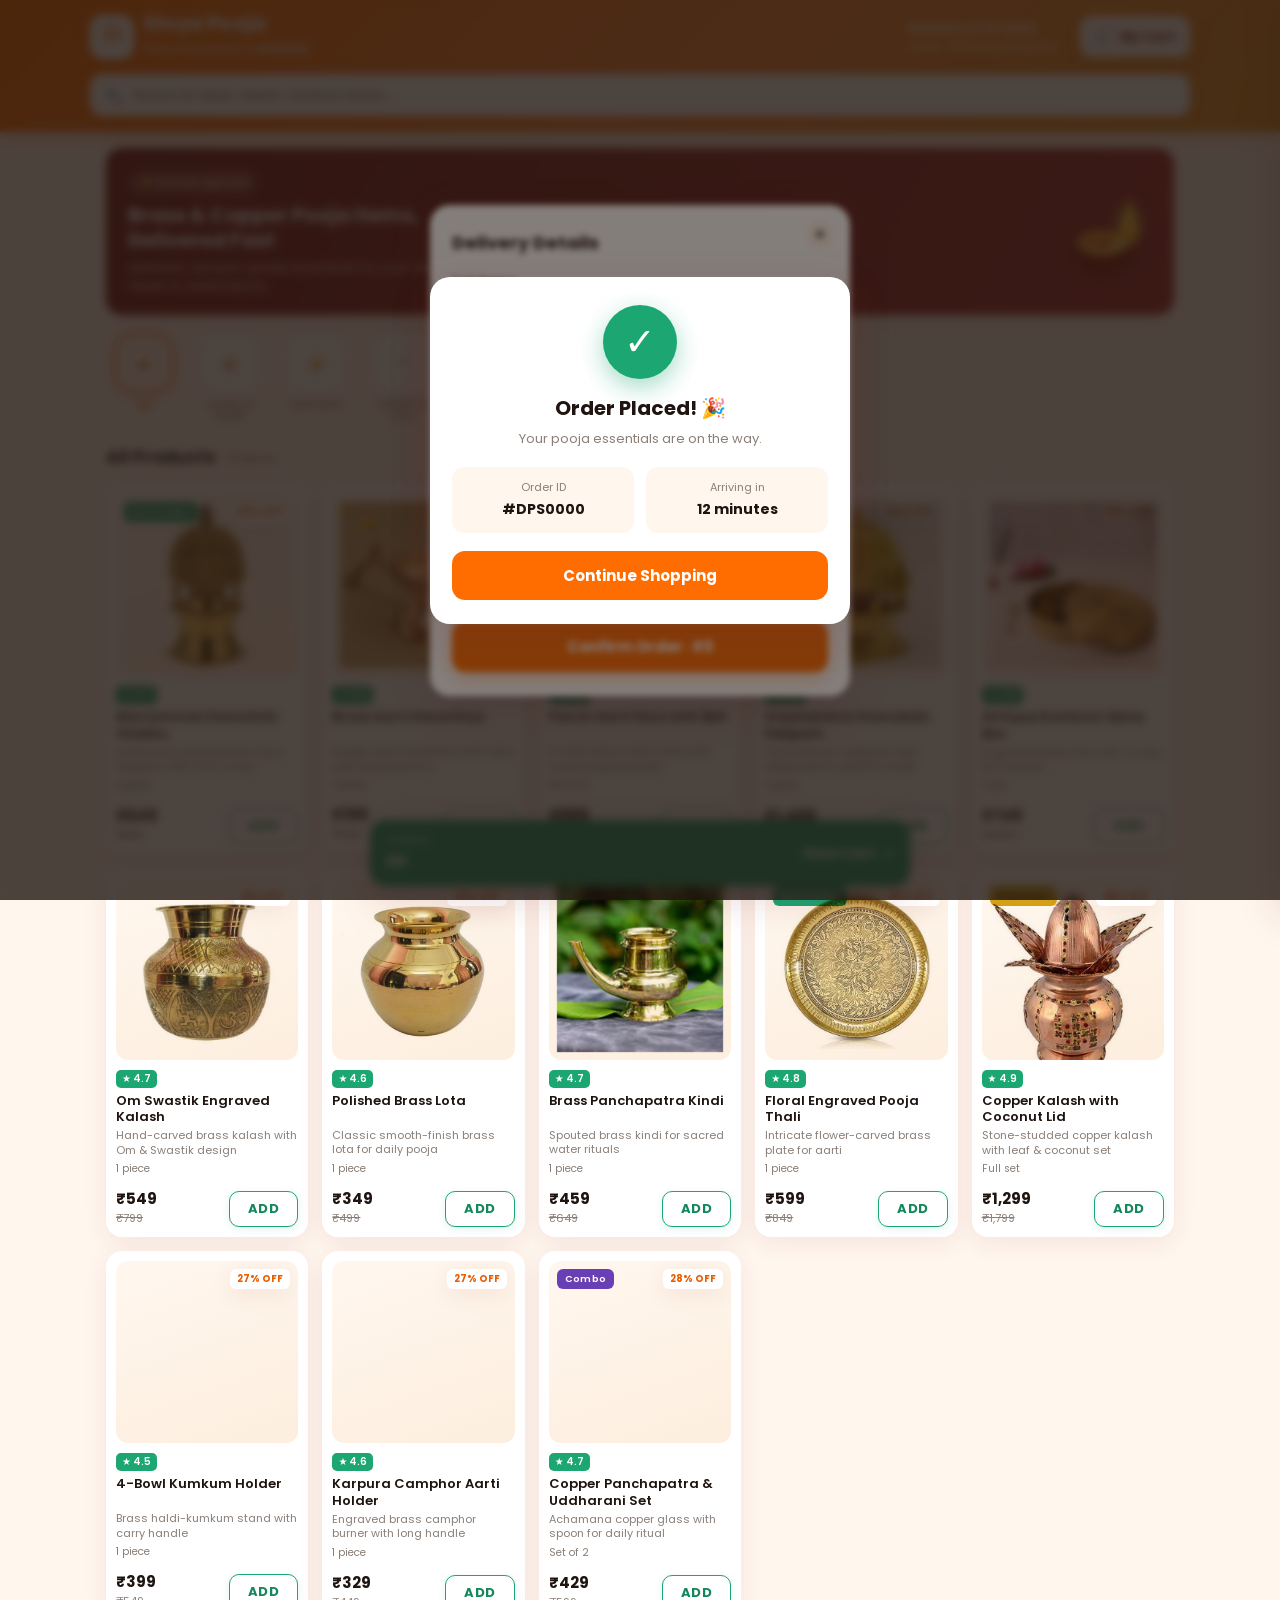
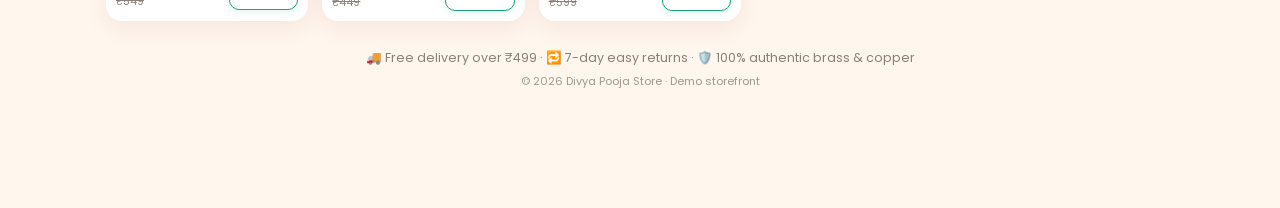
==== index.html @ 96b6bfed "Add Zepto-style pooja store demo storefront Build a dependency-free quick-commerce frontend for a po" ====
<!DOCTYPE html>
<html lang="en">
<head>
  <meta charset="UTF-8" />
  <meta name="viewport" content="width=device-width, initial-scale=1.0" />
  <title>Divya Pooja Store · Pooja Essentials in Minutes</title>
  <meta name="description" content="Order authentic brass & copper pooja items delivered to your door in minutes." />
  <link rel="preconnect" href="https://fonts.googleapis.com" />
  <link rel="preconnect" href="https://fonts.gstatic.com" crossorigin />
  <link href="https://fonts.googleapis.com/css2?family=Poppins:wght@400;500;600;700;800&family=Tiro+Devanagari+Sanskrit&display=swap" rel="stylesheet" />
  <link rel="stylesheet" href="css/styles.css" />
</head>
<body>
  <!-- ===== Header ===== -->
  <header class="header">
    <div class="header-top">
      <div class="brand">
        <div class="brand-logo">ॐ</div>
        <div class="brand-text">
          <h1>Divya Pooja</h1>
          <span>Pooja essentials in <b>minutes</b></span>
        </div>
      </div>

      <button class="location" id="locationBtn">
        <div class="location-inner">
          <span class="delivery-time">Delivery in 12 mins</span>
          <span class="location-addr">Home · MG Road, Bengaluru ▾</span>
        </div>
      </button>

      <button class="cart-pill" id="headerCartBtn">
        <span class="cart-ico">🛒</span>
        <span id="headerCartLabel">My Cart</span>
      </button>
    </div>

    <div class="search-wrap">
      <span class="search-ico">🔍</span>
      <input type="text" id="searchInput" placeholder="Search for diyas, kalash, kumkum boxes…" autocomplete="off" />
    </div>
  </header>

  <!-- ===== Hero banner ===== -->
  <section class="hero">
    <div class="hero-card">
      <div class="hero-copy">
        <span class="hero-badge">✨ Festive Special</span>
        <h2>Brass & Copper Pooja Items, Delivered Fast</h2>
        <p>Authentic, temple-grade essentials for your daily rituals & celebrations.</p>
      </div>
      <div class="hero-art">🪔</div>
    </div>
  </section>

  <!-- ===== Categories ===== -->
  <nav class="categories" id="categoryBar"></nav>

  <!-- ===== Product grid ===== -->
  <main class="catalog">
    <div class="catalog-head">
      <h3 id="catalogTitle">All Products</h3>
      <span id="catalogCount" class="catalog-count"></span>
    </div>
    <div class="product-grid" id="productGrid"></div>
    <div class="empty-state" id="emptyState" hidden>
      <div class="empty-emoji">🔍</div>
      <p>No products found. Try another search.</p>
    </div>
  </main>

  <footer class="site-footer">
    <p>🚚 Free delivery over ₹499 · 🔁 7-day easy returns · 🛡️ 100% authentic brass &amp; copper</p>
    <small>© <span id="year"></span> Divya Pooja Store · Demo storefront</small>
  </footer>

  <!-- ===== Sticky cart bar ===== -->
  <div class="cart-bar" id="cartBar" hidden>
    <div class="cart-bar-info">
      <span id="cartBarCount">0 items</span>
      <strong id="cartBarTotal">₹0</strong>
    </div>
    <button class="cart-bar-btn" id="cartBarBtn">
      View Cart <span class="arrow">→</span>
    </button>
  </div>

  <!-- ===== Cart drawer ===== -->
  <div class="overlay" id="overlay" hidden></div>
  <aside class="drawer" id="cartDrawer" aria-hidden="true">
    <div class="drawer-head">
      <h3>🛒 Your Cart</h3>
      <button class="close-btn" id="closeCart">✕</button>
    </div>

    <div class="delivery-note">
      <span class="dn-ico">🚚</span>
      <div>
        <b>Delivery in 12 minutes</b>
        <small>Shipment of your pooja essentials</small>
      </div>
    </div>

    <div class="drawer-body" id="cartItems"></div>

    <div class="bill" id="billSection">
      <h4>Bill Details</h4>
      <div class="bill-row"><span>Item total</span><span id="billItems">₹0</span></div>
      <div class="bill-row"><span>Delivery fee</span><span id="billDelivery">₹25</span></div>
      <div class="bill-row discount"><span>Festive discount</span><span id="billDiscount">– ₹0</span></div>
      <div class="bill-row total"><span>To Pay</span><span id="billTotal">₹0</span></div>
    </div>

    <div class="drawer-foot">
      <button class="checkout-btn" id="checkoutBtn">
        <span id="checkoutTotal">₹0</span>
        <span>Place Order <span class="arrow">→</span></span>
      </button>
    </div>

    <div class="empty-cart" id="emptyCart">
      <div class="empty-emoji">🛒</div>
      <p>Your cart is empty</p>
      <small>Add pooja essentials to get started</small>
    </div>
  </aside>

  <!-- ===== Checkout modal ===== -->
  <div class="modal-overlay" id="checkoutOverlay" hidden>
    <div class="checkout-modal" id="checkoutModal">
      <button class="close-btn modal-close" id="closeCheckout">✕</button>
      <h3>Delivery Details</h3>
      <form id="checkoutForm" class="checkout-form">
        <label>Full Name
          <input type="text" name="name" required placeholder="e.g. Lakshmi Narayan" />
        </label>
        <label>Phone Number
          <input type="tel" name="phone" required pattern="[0-9]{10}" placeholder="10-digit mobile" />
        </label>
        <label>Delivery Address
          <textarea name="address" required rows="2" placeholder="Flat / House no, Street, Landmark"></textarea>
        </label>
        <div class="pay-options">
          <span class="pay-label">Payment</span>
          <label class="pay-opt"><input type="radio" name="pay" value="UPI" checked /> UPI</label>
          <label class="pay-opt"><input type="radio" name="pay" value="Card" /> Card</label>
          <label class="pay-opt"><input type="radio" name="pay" value="COD" /> Cash on Delivery</label>
        </div>
        <button type="submit" class="confirm-btn" id="confirmBtn">
          Confirm Order · <span id="confirmTotal">₹0</span>
        </button>
      </form>
    </div>
  </div>

  <!-- ===== Order success modal ===== -->
  <div class="modal-overlay" id="successOverlay" hidden>
    <div class="success-modal">
      <div class="success-check">✓</div>
      <h3>Order Placed! 🎉</h3>
      <p>Your pooja essentials are on the way.</p>
      <div class="success-meta">
        <div><span>Order ID</span><b id="orderId">#DPS0000</b></div>
        <div><span>Arriving in</span><b>12 minutes</b></div>
      </div>
      <button class="done-btn" id="doneBtn">Continue Shopping</button>
    </div>
  </div>

  <!-- ===== Toast ===== -->
  <div class="toast" id="toast" hidden></div>

  <script src="js/products.js"></script>
  <script src="js/app.js"></script>
</body>
</html>
---- css/styles.css ----
/* ===== Divya Pooja Store · Zepto-style storefront ===== */
:root {
  --saffron: #ff6d00;
  --saffron-dark: #e85d00;
  --maroon: #7a1f1f;
  --gold: #d4a017;
  --bg: #fff6ee;
  --card: #ffffff;
  --ink: #1f1410;
  --muted: #8a7f78;
  --line: #f0e3d8;
  --green: #1ba672;
  --green-dark: #15875c;
  --shadow: 0 6px 24px rgba(122, 31, 31, 0.08);
  --shadow-lg: 0 12px 40px rgba(122, 31, 31, 0.18);
  --radius: 16px;
}

* { margin: 0; padding: 0; box-sizing: border-box; }

body {
  font-family: "Poppins", system-ui, sans-serif;
  background: var(--bg);
  color: var(--ink);
  padding-bottom: 90px;
  -webkit-font-smoothing: antialiased;
}

img { display: block; max-width: 100%; }
button { font-family: inherit; cursor: pointer; border: none; background: none; }

/* ===== Header ===== */
.header {
  position: sticky;
  top: 0;
  z-index: 40;
  background: linear-gradient(135deg, var(--saffron) 0%, #ff8a3d 55%, var(--gold) 130%);
  padding: 14px 16px 16px;
  box-shadow: 0 4px 18px rgba(232, 93, 0, 0.25);
}
.header-top {
  display: flex;
  align-items: center;
  gap: 12px;
  max-width: 1100px;
  margin: 0 auto;
}
.brand { display: flex; align-items: center; gap: 10px; }
.brand-logo {
  width: 44px; height: 44px;
  display: grid; place-items: center;
  background: #fff;
  color: var(--saffron);
  border-radius: 13px;
  font-size: 26px;
  font-family: "Tiro Devanagari Sanskrit", serif;
  box-shadow: var(--shadow);
}
.brand-text h1 { color: #fff; font-size: 19px; font-weight: 800; line-height: 1.1; letter-spacing: .2px; }
.brand-text span { color: #fff; font-size: 11.5px; opacity: .95; }
.brand-text b { font-weight: 700; }

.location { margin-left: auto; text-align: left; color: #fff; }
.location-inner { display: flex; flex-direction: column; }
.delivery-time { font-size: 13px; font-weight: 700; }
.location-addr { font-size: 11px; opacity: .92; max-width: 160px; overflow: hidden; text-overflow: ellipsis; white-space: nowrap; }

.cart-pill {
  display: flex; align-items: center; gap: 7px;
  background: rgba(255,255,255,.95);
  color: var(--maroon);
  font-weight: 700; font-size: 13px;
  padding: 9px 14px; border-radius: 12px;
  box-shadow: var(--shadow);
}
.cart-pill .cart-ico { font-size: 15px; }

.search-wrap {
  position: relative;
  max-width: 1100px;
  margin: 14px auto 0;
}
.search-wrap .search-ico {
  position: absolute; left: 14px; top: 50%; transform: translateY(-50%); font-size: 15px;
}
#searchInput {
  width: 100%;
  padding: 13px 16px 13px 42px;
  border-radius: 13px;
  border: none;
  font-size: 14px;
  outline: none;
  box-shadow: var(--shadow);
}

/* ===== Hero ===== */
.hero { max-width: 1100px; margin: 16px auto 0; padding: 0 16px; }
.hero-card {
  display: flex; align-items: center; justify-content: space-between;
  background: linear-gradient(120deg, var(--maroon), #a83232);
  border-radius: var(--radius);
  padding: 20px 22px;
  overflow: hidden;
  position: relative;
  box-shadow: var(--shadow);
}
.hero-badge {
  display: inline-block;
  background: rgba(255,255,255,.16);
  color: #ffd9a8;
  font-size: 11px; font-weight: 600;
  padding: 4px 10px; border-radius: 20px;
  margin-bottom: 8px;
}
.hero-copy h2 { color: #fff; font-size: 20px; font-weight: 700; line-height: 1.25; max-width: 360px; }
.hero-copy p { color: #ffe7d2; font-size: 12.5px; margin-top: 6px; max-width: 340px; }
.hero-art { font-size: 64px; filter: drop-shadow(0 6px 12px rgba(0,0,0,.3)); animation: float 3s ease-in-out infinite; }
@keyframes float { 0%,100% { transform: translateY(0); } 50% { transform: translateY(-8px); } }

/* ===== Categories ===== */
.categories {
  display: flex; gap: 10px;
  overflow-x: auto;
  padding: 18px 16px 4px;
  max-width: 1100px; margin: 0 auto;
  scrollbar-width: none;
}
.categories::-webkit-scrollbar { display: none; }
.cat-chip {
  flex: 0 0 auto;
  display: flex; flex-direction: column; align-items: center; gap: 6px;
  width: 76px;
}
.cat-icon {
  width: 60px; height: 60px;
  display: grid; place-items: center;
  background: var(--card);
  border-radius: 18px;
  font-size: 27px;
  box-shadow: var(--shadow);
  border: 2px solid transparent;
  transition: .2s;
}
.cat-chip.active .cat-icon { border-color: var(--saffron); background: #fff1e6; }
.cat-chip span { font-size: 10.5px; text-align: center; color: var(--muted); font-weight: 500; line-height: 1.2; }
.cat-chip.active span { color: var(--saffron-dark); font-weight: 600; }

/* ===== Catalog ===== */
.catalog { max-width: 1100px; margin: 8px auto 0; padding: 8px 16px 0; }
.catalog-head { display: flex; align-items: baseline; gap: 10px; margin-bottom: 14px; }
.catalog-head h3 { font-size: 17px; font-weight: 700; }
.catalog-count { font-size: 12.5px; color: var(--muted); }

.product-grid {
  display: grid;
  grid-template-columns: repeat(auto-fill, minmax(160px, 1fr));
  gap: 14px;
}

/* ===== Product card ===== */
.card {
  background: var(--card);
  border-radius: var(--radius);
  padding: 10px;
  box-shadow: var(--shadow);
  display: flex; flex-direction: column;
  position: relative;
  transition: transform .18s ease, box-shadow .18s ease;
}
.card:hover { transform: translateY(-4px); box-shadow: var(--shadow-lg); }
.card-img-wrap {
  position: relative;
  background: linear-gradient(160deg, #fff7ef, #fdeede);
  border-radius: 12px;
  aspect-ratio: 1 / 1;
  display: grid; place-items: center;
  overflow: hidden;
  margin-bottom: 10px;
}
.card-img-wrap img { width: 100%; height: 100%; object-fit: contain; padding: 8px; mix-blend-mode: multiply; }
.card-tag {
  position: absolute; top: 8px; left: 8px;
  background: var(--maroon);
  color: #fff; font-size: 9.5px; font-weight: 600;
  padding: 3px 8px; border-radius: 6px;
  letter-spacing: .3px;
}
.card-tag.Combo { background: #6a3fb5; }
.card-tag.Premium { background: var(--gold); color: #4a3500; }
.card-tag.Bestseller { background: var(--green); }
.off-badge {
  position: absolute; top: 8px; right: 8px;
  background: #fff; color: var(--saffron-dark);
  font-size: 9.5px; font-weight: 700;
  padding: 3px 7px; border-radius: 6px;
  box-shadow: var(--shadow);
}

.card-rating {
  display: inline-flex; align-items: center; gap: 3px;
  background: var(--green); color: #fff;
  font-size: 10px; font-weight: 600;
  padding: 1px 6px; border-radius: 5px;
  width: fit-content; margin-bottom: 5px;
}
.card-name { font-size: 13px; font-weight: 600; line-height: 1.25; min-height: 32px; }
.card-desc { font-size: 11px; color: var(--muted); margin-top: 3px; line-height: 1.3; min-height: 28px; }
.card-unit { font-size: 10.5px; color: var(--muted); margin-top: 4px; }

.card-foot { display: flex; align-items: flex-end; justify-content: space-between; margin-top: 10px; gap: 8px; }
.price-block { display: flex; flex-direction: column; }
.price-now { font-size: 15px; font-weight: 700; }
.price-mrp { font-size: 11px; color: var(--muted); text-decoration: line-through; }

/* Add button + stepper */
.add-btn {
  background: #fff;
  color: var(--green-dark);
  border: 1.5px solid var(--green);
  font-weight: 700; font-size: 13px;
  padding: 7px 18px; border-radius: 10px;
  text-transform: uppercase; letter-spacing: .5px;
  transition: .15s;
  box-shadow: 0 2px 8px rgba(27,166,114,.12);
}
.add-btn:hover { background: #f0fbf6; }
.add-btn:active { transform: scale(.94); }

.stepper {
  display: flex; align-items: center;
  background: var(--green);
  border-radius: 10px;
  overflow: hidden;
  box-shadow: 0 2px 8px rgba(27,166,114,.25);
}
.stepper button {
  color: #fff; font-size: 17px; font-weight: 700;
  width: 30px; height: 33px;
  display: grid; place-items: center;
  transition: background .12s;
}
.stepper button:active { background: var(--green-dark); }
.stepper .qty { color: #fff; font-size: 13px; font-weight: 700; min-width: 20px; text-align: center; }

/* ===== Empty states ===== */
.empty-state, .empty-cart { text-align: center; padding: 50px 20px; color: var(--muted); }
.empty-emoji { font-size: 46px; margin-bottom: 12px; }
.empty-cart { display: none; }

/* ===== Footer ===== */
.site-footer { text-align: center; padding: 28px 16px; color: var(--muted); }
.site-footer p { font-size: 12.5px; }
.site-footer small { font-size: 11px; display: block; margin-top: 6px; opacity: .8; }

/* ===== Sticky cart bar ===== */
.cart-bar {
  position: fixed; left: 50%; transform: translateX(-50%);
  bottom: 14px; z-index: 45;
  width: min(92%, 540px);
  background: var(--green);
  border-radius: 15px;
  display: flex; align-items: center; justify-content: space-between;
  padding: 12px 16px;
  box-shadow: var(--shadow-lg);
  animation: slideUp .3s ease;
}
@keyframes slideUp { from { transform: translate(-50%, 30px); opacity: 0; } to { transform: translate(-50%, 0); opacity: 1; } }
.cart-bar-info { display: flex; flex-direction: column; color: #fff; }
.cart-bar-info span { font-size: 11.5px; opacity: .9; }
.cart-bar-info strong { font-size: 16px; }
.cart-bar-btn { display: flex; align-items: center; gap: 6px; color: #fff; font-weight: 700; font-size: 14px; }
.arrow { transition: transform .2s; }
.cart-bar-btn:hover .arrow { transform: translateX(4px); }

/* ===== Overlay & Drawer ===== */
.overlay {
  position: fixed; inset: 0; z-index: 50;
  background: rgba(31, 20, 16, .5);
  backdrop-filter: blur(2px);
  animation: fade .2s ease;
}
@keyframes fade { from { opacity: 0; } to { opacity: 1; } }

.drawer {
  position: fixed; top: 0; right: 0; z-index: 60;
  height: 100%; width: min(420px, 100%);
  background: var(--bg);
  display: flex; flex-direction: column;
  transform: translateX(100%);
  transition: transform .32s cubic-bezier(.4,0,.2,1);
  box-shadow: var(--shadow-lg);
}
.drawer.open { transform: translateX(0); }
.drawer-head {
  display: flex; align-items: center; justify-content: space-between;
  padding: 18px 18px 14px;
  background: var(--card);
  border-bottom: 1px solid var(--line);
}
.drawer-head h3 { font-size: 17px; font-weight: 700; }
.close-btn {
  font-size: 16px; color: var(--ink);
  width: 32px; height: 32px; border-radius: 50%;
  display: grid; place-items: center;
  background: var(--bg);
}
.close-btn:hover { background: var(--line); }

.delivery-note {
  display: flex; align-items: center; gap: 12px;
  margin: 14px 16px 0;
  background: linear-gradient(110deg, #fff3e8, #ffe9d6);
  border-radius: 12px; padding: 12px 14px;
}
.dn-ico { font-size: 22px; }
.delivery-note b { font-size: 13px; }
.delivery-note small { font-size: 11px; color: var(--muted); display: block; }

.drawer-body { flex: 1; overflow-y: auto; padding: 14px 16px; }

.cart-item {
  display: flex; gap: 12px; align-items: center;
  background: var(--card);
  border-radius: 12px; padding: 10px;
  margin-bottom: 10px;
  box-shadow: var(--shadow);
}
.cart-item-img {
  width: 56px; height: 56px; flex: 0 0 56px;
  background: #fff7ef; border-radius: 10px;
  display: grid; place-items: center; overflow: hidden;
}
.cart-item-img img { width: 100%; height: 100%; object-fit: contain; padding: 5px; mix-blend-mode: multiply; }
.cart-item-info { flex: 1; min-width: 0; }
.cart-item-info h5 { font-size: 12.5px; font-weight: 600; line-height: 1.2; }
.cart-item-info .ci-unit { font-size: 10.5px; color: var(--muted); }
.cart-item-info .ci-price { font-size: 13px; font-weight: 700; margin-top: 3px; }
.cart-item .stepper { transform: scale(.92); }

.bill {
  margin: 4px 16px 0;
  background: var(--card);
  border-radius: 12px;
  padding: 14px 16px;
  box-shadow: var(--shadow);
}
.bill h4 { font-size: 13px; margin-bottom: 10px; }
.bill-row { display: flex; justify-content: space-between; font-size: 12.5px; color: var(--muted); margin-bottom: 7px; }
.bill-row.discount { color: var(--green-dark); }
.bill-row.total { color: var(--ink); font-weight: 700; font-size: 14.5px; border-top: 1px dashed var(--line); padding-top: 9px; margin-top: 3px; }

.drawer-foot { padding: 14px 16px calc(14px + env(safe-area-inset-bottom)); }
.checkout-btn {
  width: 100%;
  background: var(--green);
  color: #fff;
  display: flex; align-items: center; justify-content: space-between;
  padding: 14px 18px; border-radius: 13px;
  font-weight: 700; font-size: 15px;
  box-shadow: 0 6px 18px rgba(27,166,114,.35);
  transition: .15s;
}
.checkout-btn:hover { background: var(--green-dark); }
.checkout-btn:active { transform: scale(.98); }

.empty-cart.show { display: block; margin: auto; }

/* ===== Modals ===== */
.modal-overlay {
  position: fixed; inset: 0; z-index: 70;
  background: rgba(31,20,16,.55);
  backdrop-filter: blur(3px);
  display: grid; place-items: center;
  padding: 20px;
  animation: fade .2s ease;
}
.checkout-modal, .success-modal {
  background: var(--card);
  border-radius: 20px;
  width: min(420px, 100%);
  padding: 24px 22px;
  position: relative;
  box-shadow: var(--shadow-lg);
  animation: pop .28s cubic-bezier(.34,1.56,.64,1);
}
@keyframes pop { from { transform: scale(.85); opacity: 0; } to { transform: scale(1); opacity: 1; } }
.modal-close { position: absolute; top: 14px; right: 14px; }
.checkout-modal h3 { font-size: 18px; margin-bottom: 16px; }

.checkout-form { display: flex; flex-direction: column; gap: 13px; }
.checkout-form label { font-size: 12px; font-weight: 600; color: var(--muted); display: flex; flex-direction: column; gap: 5px; }
.checkout-form input, .checkout-form textarea {
  font-family: inherit; font-size: 14px; color: var(--ink);
  padding: 11px 13px; border: 1.5px solid var(--line); border-radius: 11px;
  outline: none; transition: border .15s; resize: none;
}
.checkout-form input:focus, .checkout-form textarea:focus { border-color: var(--saffron); }

.pay-options { display: flex; flex-wrap: wrap; align-items: center; gap: 10px; margin-top: 2px; }
.pay-label { font-size: 12px; font-weight: 600; color: var(--muted); width: 100%; }
.pay-opt { display: flex; align-items: center; gap: 5px; font-size: 13px; font-weight: 500; color: var(--ink); }
.pay-opt input { accent-color: var(--saffron); }

.confirm-btn {
  margin-top: 6px;
  background: var(--saffron); color: #fff;
  padding: 14px; border-radius: 13px;
  font-weight: 700; font-size: 15px;
  box-shadow: 0 6px 18px rgba(255,109,0,.35);
  transition: .15s;
}
.confirm-btn:hover { background: var(--saffron-dark); }
.confirm-btn:active { transform: scale(.98); }

/* Success */
.success-modal { text-align: center; }
.success-check {
  width: 74px; height: 74px; margin: 4px auto 14px;
  background: var(--green); color: #fff;
  border-radius: 50%; display: grid; place-items: center;
  font-size: 38px; font-weight: 700;
  animation: pop .4s cubic-bezier(.34,1.56,.64,1);
  box-shadow: 0 8px 24px rgba(27,166,114,.4);
}
.success-modal h3 { font-size: 20px; }
.success-modal p { color: var(--muted); font-size: 13px; margin-top: 6px; }
.success-meta {
  display: flex; gap: 12px; margin: 18px 0;
}
.success-meta div {
  flex: 1; background: var(--bg); border-radius: 12px; padding: 12px;
}
.success-meta span { font-size: 11px; color: var(--muted); display: block; }
.success-meta b { font-size: 14px; }
.done-btn {
  width: 100%; background: var(--saffron); color: #fff;
  padding: 13px; border-radius: 13px; font-weight: 700; font-size: 15px;
}
.done-btn:hover { background: var(--saffron-dark); }

/* ===== Toast ===== */
.toast {
  position: fixed; bottom: 90px; left: 50%; transform: translateX(-50%);
  background: var(--ink); color: #fff;
  padding: 11px 20px; border-radius: 30px;
  font-size: 13px; font-weight: 500; z-index: 80;
  box-shadow: var(--shadow-lg);
  animation: toastIn .25s ease;
}
@keyframes toastIn { from { transform: translate(-50%, 20px); opacity: 0; } to { transform: translate(-50%, 0); opacity: 1; } }

/* ===== Responsive ===== */
@media (max-width: 600px) {
  .brand-text span { display: none; }
  .hero-copy h2 { font-size: 17px; }
  .hero-art { font-size: 48px; }
  .product-grid { grid-template-columns: repeat(2, 1fr); gap: 11px; }
  .location-addr { max-width: 110px; }
  .cart-pill span:not(.cart-ico) { display: none; }
}
@media (min-width: 900px) {
  .product-grid { grid-template-columns: repeat(auto-fill, minmax(190px, 1fr)); }
}
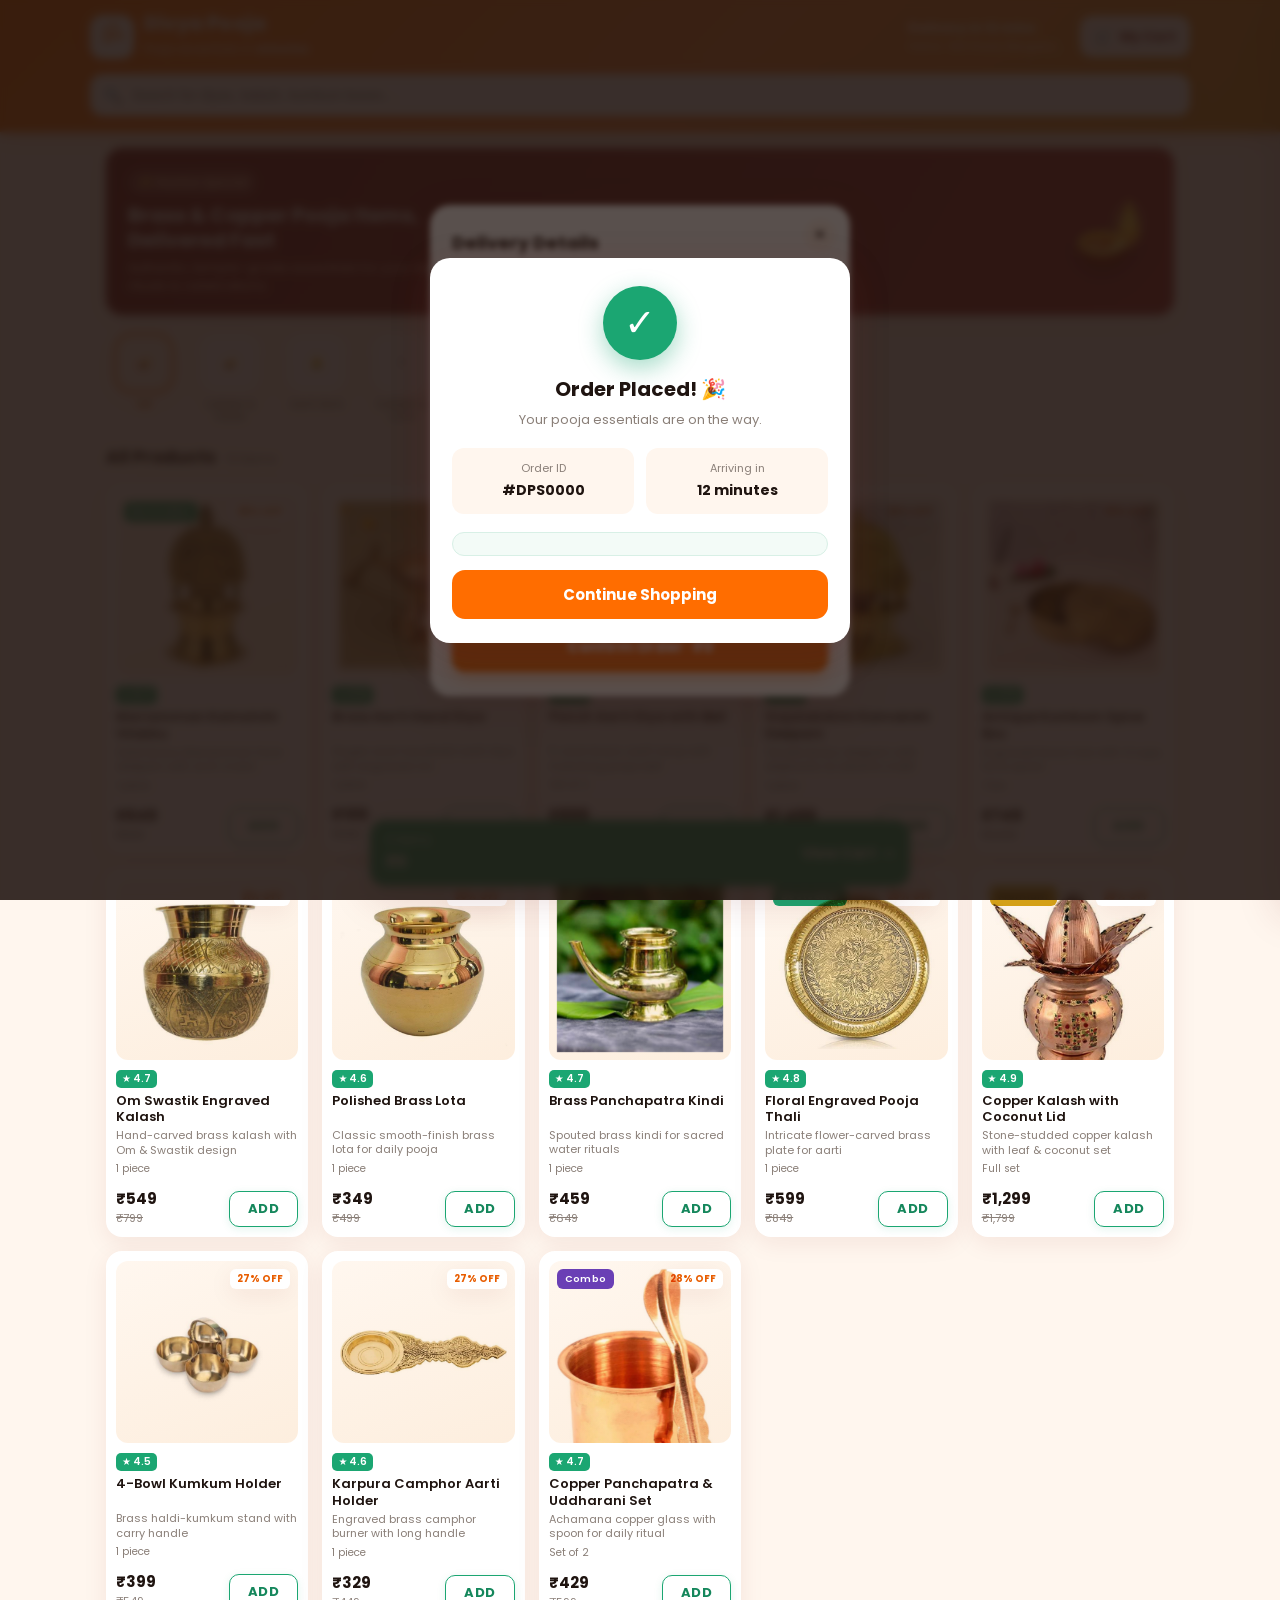
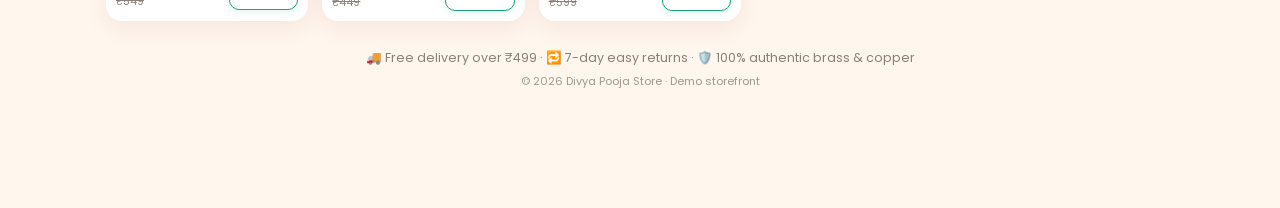
==== commit 4c05ff4e: "Fix overlapping modals and stale-cache build on deployed demo - Force success modal above checkout (" ====
--- a/index.html
+++ b/index.html
@@ -8,7 +8,7 @@
   <link rel="preconnect" href="https://fonts.googleapis.com" />
   <link rel="preconnect" href="https://fonts.gstatic.com" crossorigin />
   <link href="https://fonts.googleapis.com/css2?family=Poppins:wght@400;500;600;700;800&family=Tiro+Devanagari+Sanskrit&display=swap" rel="stylesheet" />
-  <link rel="stylesheet" href="css/styles.css" />
+  <link rel="stylesheet" href="css/styles.css?v=2" />
 </head>
 <body>
   <!-- ===== Header ===== -->
@@ -163,6 +163,7 @@
         <div><span>Order ID</span><b id="orderId">#DPS0000</b></div>
         <div><span>Arriving in</span><b>12 minutes</b></div>
       </div>
+      <div class="success-summary" id="successSummary"></div>
       <button class="done-btn" id="doneBtn">Continue Shopping</button>
     </div>
   </div>
@@ -170,7 +171,7 @@
   <!-- ===== Toast ===== -->
   <div class="toast" id="toast" hidden></div>
 
-  <script src="js/products.js"></script>
-  <script src="js/app.js"></script>
+  <script src="js/products.js?v=2"></script>
+  <script src="js/app.js?v=2"></script>
 </body>
 </html>
--- a/css/styles.css
+++ b/css/styles.css
@@ -374,6 +374,8 @@
   padding: 20px;
   animation: fade .2s ease;
 }
+/* Success must always sit above the checkout layer and fully cover it. */
+#successOverlay { z-index: 90; background: rgba(31,20,16,.74); }
 .checkout-modal, .success-modal {
   background: var(--card);
   border-radius: 20px;
@@ -432,6 +434,14 @@
 }
 .success-meta span { font-size: 11px; color: var(--muted); display: block; }
 .success-meta b { font-size: 14px; }
+.success-summary {
+  display: flex; align-items: center; justify-content: space-between;
+  background: #f3fbf7; border: 1px solid #d8f0e6;
+  border-radius: 12px; padding: 11px 14px; margin-bottom: 14px;
+}
+.success-summary span { font-size: 12.5px; color: var(--muted); }
+.success-summary strong { font-size: 15px; color: var(--green-dark); }
+
 .done-btn {
   width: 100%; background: var(--saffron); color: #fff;
   padding: 13px; border-radius: 13px; font-weight: 700; font-size: 15px;
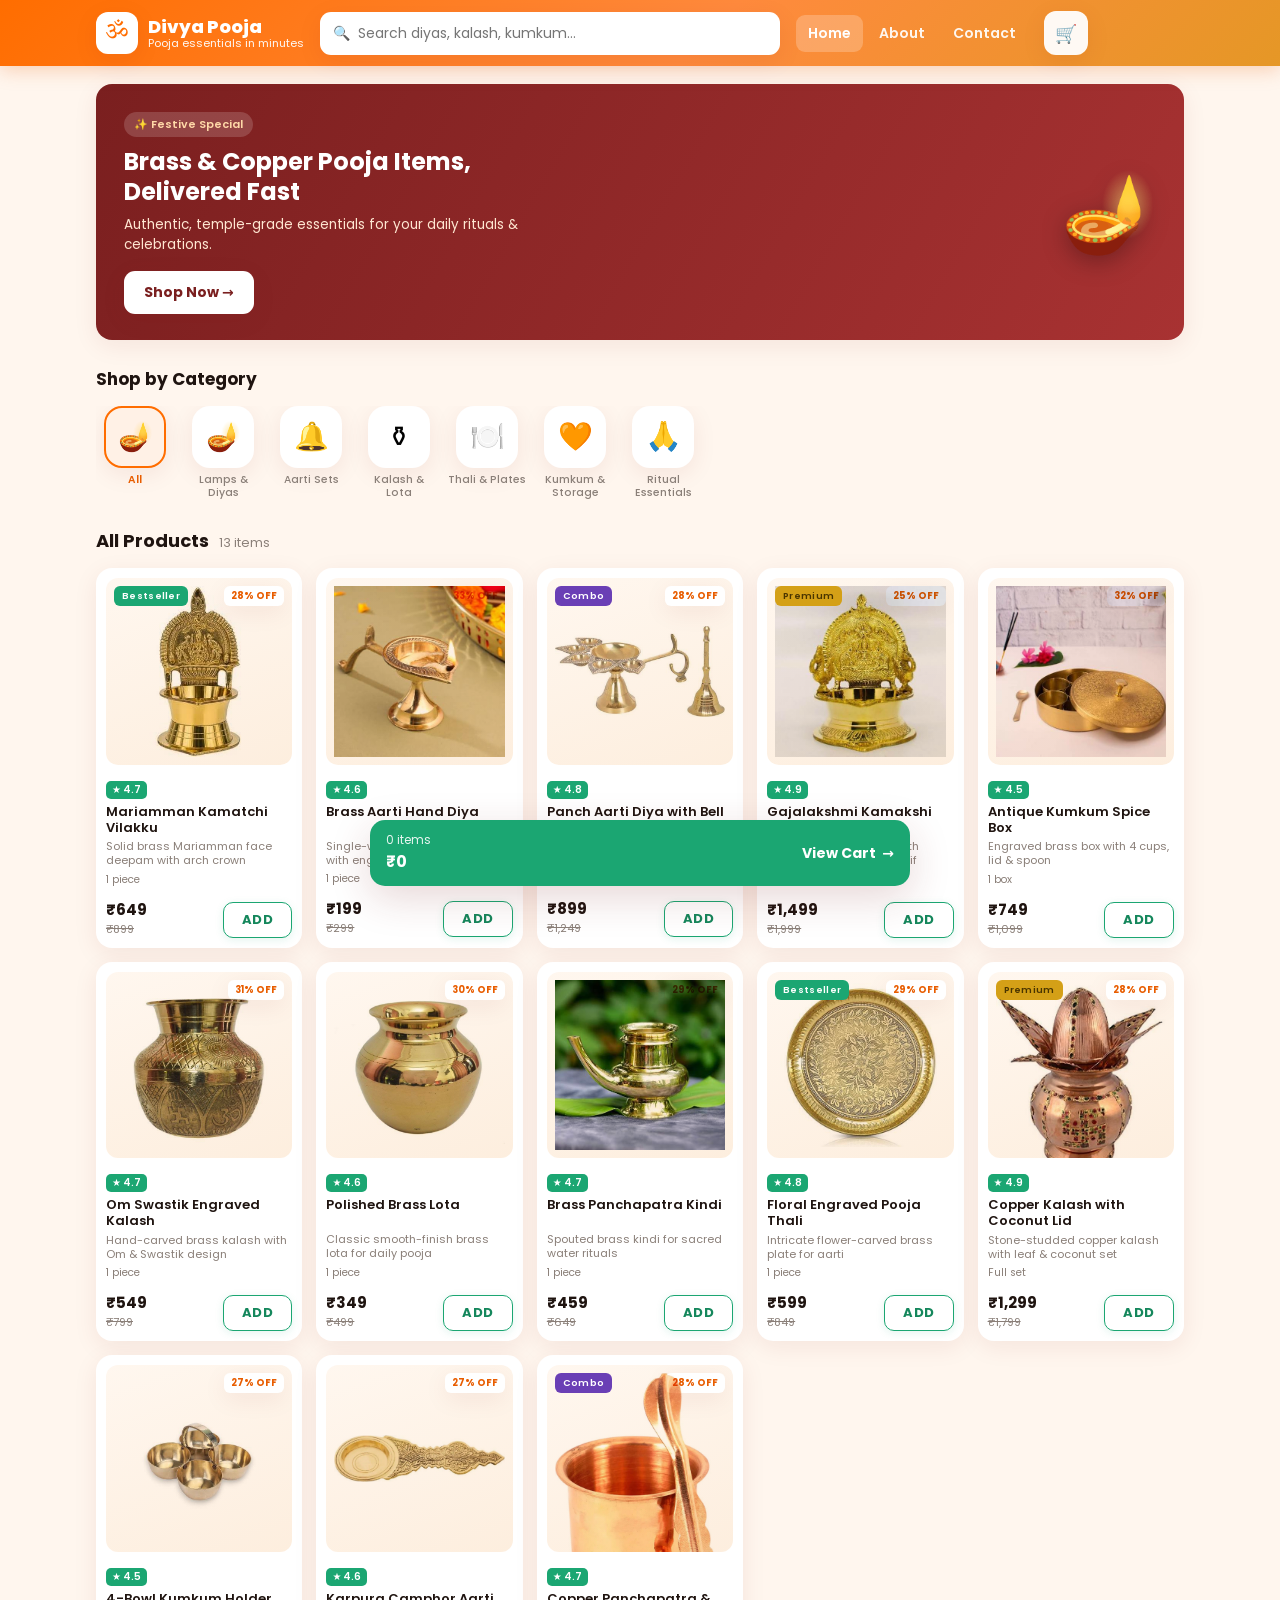
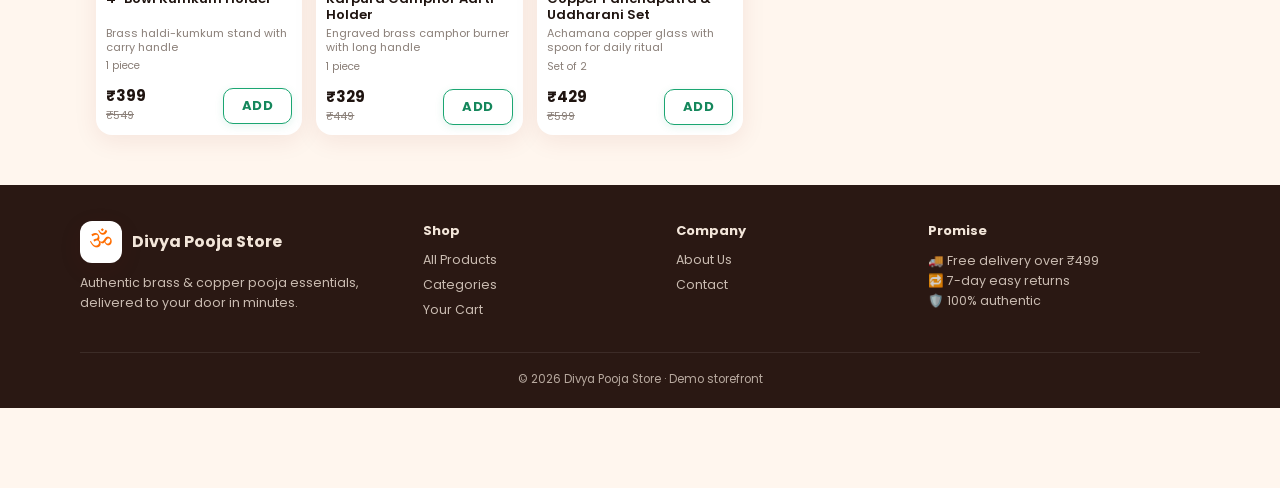
==== commit 69a7e93a: "Rebuild as a multi-page storefront Convert the single-page demo into a full multi-page site with sha" ====
--- a/index.html
+++ b/index.html
@@ -8,56 +8,34 @@
   <link rel="preconnect" href="https://fonts.googleapis.com" />
   <link rel="preconnect" href="https://fonts.gstatic.com" crossorigin />
   <link href="https://fonts.googleapis.com/css2?family=Poppins:wght@400;500;600;700;800&family=Tiro+Devanagari+Sanskrit&display=swap" rel="stylesheet" />
-  <link rel="stylesheet" href="css/styles.css?v=2" />
+  <link rel="stylesheet" href="css/styles.css?v=3" />
 </head>
 <body>
-  <!-- ===== Header ===== -->
-  <header class="header">
-    <div class="header-top">
-      <div class="brand">
-        <div class="brand-logo">ॐ</div>
-        <div class="brand-text">
-          <h1>Divya Pooja</h1>
-          <span>Pooja essentials in <b>minutes</b></span>
+  <div id="site-header"></div>
+
+  <!-- Hero -->
+  <section class="hero">
+    <div class="container">
+      <div class="hero-card">
+        <div class="hero-copy">
+          <span class="hero-badge">✨ Festive Special</span>
+          <h2>Brass &amp; Copper Pooja Items, Delivered Fast</h2>
+          <p>Authentic, temple-grade essentials for your daily rituals &amp; celebrations.</p>
+          <a class="hero-cta" href="#categories">Shop Now →</a>
         </div>
+        <div class="hero-art">🪔</div>
       </div>
-
-      <button class="location" id="locationBtn">
-        <div class="location-inner">
-          <span class="delivery-time">Delivery in 12 mins</span>
-          <span class="location-addr">Home · MG Road, Bengaluru ▾</span>
-        </div>
-      </button>
-
-      <button class="cart-pill" id="headerCartBtn">
-        <span class="cart-ico">🛒</span>
-        <span id="headerCartLabel">My Cart</span>
-      </button>
-    </div>
-
-    <div class="search-wrap">
-      <span class="search-ico">🔍</span>
-      <input type="text" id="searchInput" placeholder="Search for diyas, kalash, kumkum boxes…" autocomplete="off" />
-    </div>
-  </header>
-
-  <!-- ===== Hero banner ===== -->
-  <section class="hero">
-    <div class="hero-card">
-      <div class="hero-copy">
-        <span class="hero-badge">✨ Festive Special</span>
-        <h2>Brass & Copper Pooja Items, Delivered Fast</h2>
-        <p>Authentic, temple-grade essentials for your daily rituals & celebrations.</p>
-      </div>
-      <div class="hero-art">🪔</div>
     </div>
   </section>
 
-  <!-- ===== Categories ===== -->
-  <nav class="categories" id="categoryBar"></nav>
+  <!-- Categories -->
+  <div class="container">
+    <h3 class="section-label" id="categories">Shop by Category</h3>
+    <nav class="categories" id="categoryBar"></nav>
+  </div>
 
-  <!-- ===== Product grid ===== -->
-  <main class="catalog">
+  <!-- Catalog -->
+  <main class="catalog container">
     <div class="catalog-head">
       <h3 id="catalogTitle">All Products</h3>
       <span id="catalogCount" class="catalog-count"></span>
@@ -69,109 +47,11 @@
     </div>
   </main>
 
-  <footer class="site-footer">
-    <p>🚚 Free delivery over ₹499 · 🔁 7-day easy returns · 🛡️ 100% authentic brass &amp; copper</p>
-    <small>© <span id="year"></span> Divya Pooja Store · Demo storefront</small>
-  </footer>
+  <div id="site-footer"></div>
+  <div id="cart-bar-slot"></div>
 
-  <!-- ===== Sticky cart bar ===== -->
-  <div class="cart-bar" id="cartBar" hidden>
-    <div class="cart-bar-info">
-      <span id="cartBarCount">0 items</span>
-      <strong id="cartBarTotal">₹0</strong>
-    </div>
-    <button class="cart-bar-btn" id="cartBarBtn">
-      View Cart <span class="arrow">→</span>
-    </button>
-  </div>
-
-  <!-- ===== Cart drawer ===== -->
-  <div class="overlay" id="overlay" hidden></div>
-  <aside class="drawer" id="cartDrawer" aria-hidden="true">
-    <div class="drawer-head">
-      <h3>🛒 Your Cart</h3>
-      <button class="close-btn" id="closeCart">✕</button>
-    </div>
-
-    <div class="delivery-note">
-      <span class="dn-ico">🚚</span>
-      <div>
-        <b>Delivery in 12 minutes</b>
-        <small>Shipment of your pooja essentials</small>
-      </div>
-    </div>
-
-    <div class="drawer-body" id="cartItems"></div>
-
-    <div class="bill" id="billSection">
-      <h4>Bill Details</h4>
-      <div class="bill-row"><span>Item total</span><span id="billItems">₹0</span></div>
-      <div class="bill-row"><span>Delivery fee</span><span id="billDelivery">₹25</span></div>
-      <div class="bill-row discount"><span>Festive discount</span><span id="billDiscount">– ₹0</span></div>
-      <div class="bill-row total"><span>To Pay</span><span id="billTotal">₹0</span></div>
-    </div>
-
-    <div class="drawer-foot">
-      <button class="checkout-btn" id="checkoutBtn">
-        <span id="checkoutTotal">₹0</span>
-        <span>Place Order <span class="arrow">→</span></span>
-      </button>
-    </div>
-
-    <div class="empty-cart" id="emptyCart">
-      <div class="empty-emoji">🛒</div>
-      <p>Your cart is empty</p>
-      <small>Add pooja essentials to get started</small>
-    </div>
-  </aside>
-
-  <!-- ===== Checkout modal ===== -->
-  <div class="modal-overlay" id="checkoutOverlay" hidden>
-    <div class="checkout-modal" id="checkoutModal">
-      <button class="close-btn modal-close" id="closeCheckout">✕</button>
-      <h3>Delivery Details</h3>
-      <form id="checkoutForm" class="checkout-form">
-        <label>Full Name
-          <input type="text" name="name" required placeholder="e.g. Lakshmi Narayan" />
-        </label>
-        <label>Phone Number
-          <input type="tel" name="phone" required pattern="[0-9]{10}" placeholder="10-digit mobile" />
-        </label>
-        <label>Delivery Address
-          <textarea name="address" required rows="2" placeholder="Flat / House no, Street, Landmark"></textarea>
-        </label>
-        <div class="pay-options">
-          <span class="pay-label">Payment</span>
-          <label class="pay-opt"><input type="radio" name="pay" value="UPI" checked /> UPI</label>
-          <label class="pay-opt"><input type="radio" name="pay" value="Card" /> Card</label>
-          <label class="pay-opt"><input type="radio" name="pay" value="COD" /> Cash on Delivery</label>
-        </div>
-        <button type="submit" class="confirm-btn" id="confirmBtn">
-          Confirm Order · <span id="confirmTotal">₹0</span>
-        </button>
-      </form>
-    </div>
-  </div>
-
-  <!-- ===== Order success modal ===== -->
-  <div class="modal-overlay" id="successOverlay" hidden>
-    <div class="success-modal">
-      <div class="success-check">✓</div>
-      <h3>Order Placed! 🎉</h3>
-      <p>Your pooja essentials are on the way.</p>
-      <div class="success-meta">
-        <div><span>Order ID</span><b id="orderId">#DPS0000</b></div>
-        <div><span>Arriving in</span><b>12 minutes</b></div>
-      </div>
-      <div class="success-summary" id="successSummary"></div>
-      <button class="done-btn" id="doneBtn">Continue Shopping</button>
-    </div>
-  </div>
-
-  <!-- ===== Toast ===== -->
-  <div class="toast" id="toast" hidden></div>
-
-  <script src="js/products.js?v=2"></script>
-  <script src="js/app.js?v=2"></script>
+  <script src="js/products.js?v=3"></script>
+  <script src="js/store.js?v=3"></script>
+  <script src="js/home.js?v=3"></script>
 </body>
 </html>
--- a/css/styles.css
+++ b/css/styles.css
@@ -1,4 +1,4 @@
-/* ===== Divya Pooja Store · Zepto-style storefront ===== */
+/* ===== Divya Pooja Store · multi-page storefront ===== */
 :root {
   --saffron: #ff6d00;
   --saffron-dark: #e85d00;
@@ -15,198 +15,136 @@
   --shadow-lg: 0 12px 40px rgba(122, 31, 31, 0.18);
   --radius: 16px;
 }
-
 * { margin: 0; padding: 0; box-sizing: border-box; }
-
 body {
   font-family: "Poppins", system-ui, sans-serif;
-  background: var(--bg);
-  color: var(--ink);
-  padding-bottom: 90px;
-  -webkit-font-smoothing: antialiased;
-}
-
+  background: var(--bg); color: var(--ink);
+  padding-bottom: 80px; -webkit-font-smoothing: antialiased;
+}
 img { display: block; max-width: 100%; }
+a { color: inherit; text-decoration: none; }
 button { font-family: inherit; cursor: pointer; border: none; background: none; }
-
-/* ===== Header ===== */
-.header {
-  position: sticky;
-  top: 0;
-  z-index: 40;
+.container { max-width: 1120px; margin: 0 auto; padding: 0 16px; }
+
+/* ===== Nav ===== */
+.nav {
+  position: sticky; top: 0; z-index: 40;
   background: linear-gradient(135deg, var(--saffron) 0%, #ff8a3d 55%, var(--gold) 130%);
-  padding: 14px 16px 16px;
   box-shadow: 0 4px 18px rgba(232, 93, 0, 0.25);
 }
-.header-top {
-  display: flex;
-  align-items: center;
-  gap: 12px;
-  max-width: 1100px;
-  margin: 0 auto;
-}
-.brand { display: flex; align-items: center; gap: 10px; }
+.nav-inner {
+  max-width: 1120px; margin: 0 auto; padding: 11px 16px;
+  display: flex; align-items: center; gap: 16px;
+}
+.brand { display: flex; align-items: center; gap: 10px; flex: 0 0 auto; }
 .brand-logo {
-  width: 44px; height: 44px;
-  display: grid; place-items: center;
-  background: #fff;
-  color: var(--saffron);
-  border-radius: 13px;
-  font-size: 26px;
-  font-family: "Tiro Devanagari Sanskrit", serif;
-  box-shadow: var(--shadow);
-}
-.brand-text h1 { color: #fff; font-size: 19px; font-weight: 800; line-height: 1.1; letter-spacing: .2px; }
-.brand-text span { color: #fff; font-size: 11.5px; opacity: .95; }
-.brand-text b { font-weight: 700; }
-
-.location { margin-left: auto; text-align: left; color: #fff; }
-.location-inner { display: flex; flex-direction: column; }
-.delivery-time { font-size: 13px; font-weight: 700; }
-.location-addr { font-size: 11px; opacity: .92; max-width: 160px; overflow: hidden; text-overflow: ellipsis; white-space: nowrap; }
-
-.cart-pill {
-  display: flex; align-items: center; gap: 7px;
-  background: rgba(255,255,255,.95);
-  color: var(--maroon);
-  font-weight: 700; font-size: 13px;
-  padding: 9px 14px; border-radius: 12px;
-  box-shadow: var(--shadow);
-}
-.cart-pill .cart-ico { font-size: 15px; }
-
-.search-wrap {
-  position: relative;
-  max-width: 1100px;
-  margin: 14px auto 0;
-}
-.search-wrap .search-ico {
-  position: absolute; left: 14px; top: 50%; transform: translateY(-50%); font-size: 15px;
-}
-#searchInput {
-  width: 100%;
-  padding: 13px 16px 13px 42px;
-  border-radius: 13px;
-  border: none;
-  font-size: 14px;
-  outline: none;
-  box-shadow: var(--shadow);
-}
+  width: 42px; height: 42px; display: grid; place-items: center;
+  background: #fff; color: var(--saffron); border-radius: 12px;
+  font-size: 24px; font-family: "Tiro Devanagari Sanskrit", serif; box-shadow: var(--shadow);
+}
+.brand-logo.big { width: 70px; height: 70px; font-size: 40px; margin: 0 auto 14px; }
+.brand-text { display: flex; flex-direction: column; line-height: 1.1; }
+.brand-text b { color: #fff; font-size: 18px; font-weight: 800; }
+.brand-text small { color: #fff; font-size: 11px; opacity: .95; }
+
+.nav-search {
+  flex: 1; position: relative; max-width: 460px;
+  display: flex; align-items: center;
+}
+.nav-search .search-ico { position: absolute; left: 13px; font-size: 14px; }
+.nav-search input {
+  width: 100%; padding: 11px 14px 11px 38px; border: none; border-radius: 11px;
+  font-size: 14px; outline: none; box-shadow: var(--shadow); font-family: inherit;
+}
+.nav-links { display: flex; gap: 4px; flex: 0 0 auto; }
+.nav-links a {
+  color: #fff; font-size: 14px; font-weight: 600; padding: 8px 12px; border-radius: 9px;
+  opacity: .92; transition: .15s;
+}
+.nav-links a:hover { background: rgba(255,255,255,.16); opacity: 1; }
+.nav-links a.active { background: rgba(255,255,255,.22); opacity: 1; }
+.nav-cart {
+  position: relative; flex: 0 0 auto;
+  width: 44px; height: 44px; display: grid; place-items: center;
+  background: rgba(255,255,255,.95); border-radius: 12px; font-size: 18px; box-shadow: var(--shadow);
+}
+.nav-cart-badge {
+  position: absolute; top: -6px; right: -6px;
+  min-width: 20px; height: 20px; padding: 0 5px;
+  background: var(--maroon); color: #fff; font-size: 11px; font-weight: 700;
+  border-radius: 10px; display: none; place-items: center; border: 2px solid #fff;
+}
+.nav-cart-badge.show { display: grid; }
 
 /* ===== Hero ===== */
-.hero { max-width: 1100px; margin: 16px auto 0; padding: 0 16px; }
+.hero { margin-top: 18px; }
 .hero-card {
   display: flex; align-items: center; justify-content: space-between;
   background: linear-gradient(120deg, var(--maroon), #a83232);
-  border-radius: var(--radius);
-  padding: 20px 22px;
-  overflow: hidden;
-  position: relative;
-  box-shadow: var(--shadow);
+  border-radius: var(--radius); padding: 26px 28px; overflow: hidden; box-shadow: var(--shadow);
 }
 .hero-badge {
-  display: inline-block;
-  background: rgba(255,255,255,.16);
-  color: #ffd9a8;
-  font-size: 11px; font-weight: 600;
-  padding: 4px 10px; border-radius: 20px;
-  margin-bottom: 8px;
-}
-.hero-copy h2 { color: #fff; font-size: 20px; font-weight: 700; line-height: 1.25; max-width: 360px; }
-.hero-copy p { color: #ffe7d2; font-size: 12.5px; margin-top: 6px; max-width: 340px; }
-.hero-art { font-size: 64px; filter: drop-shadow(0 6px 12px rgba(0,0,0,.3)); animation: float 3s ease-in-out infinite; }
-@keyframes float { 0%,100% { transform: translateY(0); } 50% { transform: translateY(-8px); } }
-
-/* ===== Categories ===== */
-.categories {
-  display: flex; gap: 10px;
-  overflow-x: auto;
-  padding: 18px 16px 4px;
-  max-width: 1100px; margin: 0 auto;
-  scrollbar-width: none;
-}
+  display: inline-block; background: rgba(255,255,255,.16); color: #ffd9a8;
+  font-size: 11px; font-weight: 600; padding: 4px 10px; border-radius: 20px; margin-bottom: 10px;
+}
+.hero-copy h2 { color: #fff; font-size: 24px; font-weight: 700; line-height: 1.25; max-width: 420px; }
+.hero-copy p { color: #ffe7d2; font-size: 13.5px; margin-top: 8px; max-width: 400px; }
+.hero-cta {
+  display: inline-block; margin-top: 16px; background: #fff; color: var(--maroon);
+  font-weight: 700; font-size: 14px; padding: 11px 20px; border-radius: 11px; box-shadow: var(--shadow);
+}
+.hero-art { font-size: 76px; filter: drop-shadow(0 6px 12px rgba(0,0,0,.3)); animation: float 3s ease-in-out infinite; }
+@keyframes float { 0%,100% { transform: translateY(0); } 50% { transform: translateY(-10px); } }
+
+/* ===== Section label + categories ===== */
+.section-label { font-size: 17px; font-weight: 700; margin: 26px 0 14px; }
+.categories { display: flex; gap: 10px; overflow-x: auto; padding-bottom: 6px; scrollbar-width: none; }
 .categories::-webkit-scrollbar { display: none; }
-.cat-chip {
-  flex: 0 0 auto;
-  display: flex; flex-direction: column; align-items: center; gap: 6px;
-  width: 76px;
-}
+.cat-chip { flex: 0 0 auto; display: flex; flex-direction: column; align-items: center; gap: 6px; width: 78px; }
 .cat-icon {
-  width: 60px; height: 60px;
-  display: grid; place-items: center;
-  background: var(--card);
-  border-radius: 18px;
-  font-size: 27px;
-  box-shadow: var(--shadow);
-  border: 2px solid transparent;
-  transition: .2s;
+  width: 62px; height: 62px; display: grid; place-items: center; background: var(--card);
+  border-radius: 18px; font-size: 28px; box-shadow: var(--shadow); border: 2px solid transparent; transition: .2s;
 }
 .cat-chip.active .cat-icon { border-color: var(--saffron); background: #fff1e6; }
-.cat-chip span { font-size: 10.5px; text-align: center; color: var(--muted); font-weight: 500; line-height: 1.2; }
-.cat-chip.active span { color: var(--saffron-dark); font-weight: 600; }
-
-/* ===== Catalog ===== */
-.catalog { max-width: 1100px; margin: 8px auto 0; padding: 8px 16px 0; }
-.catalog-head { display: flex; align-items: baseline; gap: 10px; margin-bottom: 14px; }
-.catalog-head h3 { font-size: 17px; font-weight: 700; }
+.cat-chip span:last-child { font-size: 10.5px; text-align: center; color: var(--muted); font-weight: 500; line-height: 1.2; }
+.cat-chip.active span:last-child { color: var(--saffron-dark); font-weight: 600; }
+
+/* ===== Catalog & cards ===== */
+.catalog { margin-top: 10px; }
+.catalog-head { display: flex; align-items: baseline; gap: 10px; margin: 22px 0 14px; }
+.catalog-head h3 { font-size: 18px; font-weight: 700; }
 .catalog-count { font-size: 12.5px; color: var(--muted); }
-
-.product-grid {
-  display: grid;
-  grid-template-columns: repeat(auto-fill, minmax(160px, 1fr));
-  gap: 14px;
-}
-
-/* ===== Product card ===== */
+.product-grid { display: grid; grid-template-columns: repeat(auto-fill, minmax(170px, 1fr)); gap: 14px; }
+
 .card {
-  background: var(--card);
-  border-radius: var(--radius);
-  padding: 10px;
-  box-shadow: var(--shadow);
-  display: flex; flex-direction: column;
-  position: relative;
-  transition: transform .18s ease, box-shadow .18s ease;
+  background: var(--card); border-radius: var(--radius); padding: 10px; box-shadow: var(--shadow);
+  display: flex; flex-direction: column; position: relative; transition: transform .18s, box-shadow .18s;
 }
 .card:hover { transform: translateY(-4px); box-shadow: var(--shadow-lg); }
+.card-link { display: block; }
 .card-img-wrap {
-  position: relative;
-  background: linear-gradient(160deg, #fff7ef, #fdeede);
-  border-radius: 12px;
-  aspect-ratio: 1 / 1;
-  display: grid; place-items: center;
-  overflow: hidden;
-  margin-bottom: 10px;
+  position: relative; background: linear-gradient(160deg, #fff7ef, #fdeede);
+  border-radius: 12px; aspect-ratio: 1/1; display: grid; place-items: center; overflow: hidden; margin-bottom: 10px;
 }
 .card-img-wrap img { width: 100%; height: 100%; object-fit: contain; padding: 8px; mix-blend-mode: multiply; }
 .card-tag {
-  position: absolute; top: 8px; left: 8px;
-  background: var(--maroon);
-  color: #fff; font-size: 9.5px; font-weight: 600;
-  padding: 3px 8px; border-radius: 6px;
-  letter-spacing: .3px;
+  position: absolute; top: 8px; left: 8px; background: var(--maroon); color: #fff;
+  font-size: 9.5px; font-weight: 600; padding: 3px 8px; border-radius: 6px; letter-spacing: .3px; z-index: 2;
 }
 .card-tag.Combo { background: #6a3fb5; }
 .card-tag.Premium { background: var(--gold); color: #4a3500; }
 .card-tag.Bestseller { background: var(--green); }
 .off-badge {
-  position: absolute; top: 8px; right: 8px;
-  background: #fff; color: var(--saffron-dark);
-  font-size: 9.5px; font-weight: 700;
-  padding: 3px 7px; border-radius: 6px;
-  box-shadow: var(--shadow);
-}
-
+  position: absolute; top: 8px; right: 8px; background: #fff; color: var(--saffron-dark);
+  font-size: 9.5px; font-weight: 700; padding: 3px 7px; border-radius: 6px; box-shadow: var(--shadow);
+}
 .card-rating {
-  display: inline-flex; align-items: center; gap: 3px;
-  background: var(--green); color: #fff;
-  font-size: 10px; font-weight: 600;
-  padding: 1px 6px; border-radius: 5px;
-  width: fit-content; margin-bottom: 5px;
-}
-.card-name { font-size: 13px; font-weight: 600; line-height: 1.25; min-height: 32px; }
+  display: inline-flex; align-items: center; gap: 3px; background: var(--green); color: #fff;
+  font-size: 10px; font-weight: 600; padding: 1px 6px; border-radius: 5px; width: fit-content; margin-bottom: 5px;
+}
+.card-name { font-size: 13px; font-weight: 600; line-height: 1.25; min-height: 32px; color: var(--ink); }
 .card-desc { font-size: 11px; color: var(--muted); margin-top: 3px; line-height: 1.3; min-height: 28px; }
-.card-unit { font-size: 10.5px; color: var(--muted); margin-top: 4px; }
-
+.card-unit { font-size: 10.5px; color: var(--muted); margin-top: 4px; display: block; }
 .card-foot { display: flex; align-items: flex-end; justify-content: space-between; margin-top: 10px; gap: 8px; }
 .price-block { display: flex; flex-direction: column; }
 .price-now { font-size: 15px; font-weight: 700; }
@@ -214,55 +152,167 @@
 
 /* Add button + stepper */
 .add-btn {
-  background: #fff;
-  color: var(--green-dark);
-  border: 1.5px solid var(--green);
-  font-weight: 700; font-size: 13px;
-  padding: 7px 18px; border-radius: 10px;
-  text-transform: uppercase; letter-spacing: .5px;
-  transition: .15s;
-  box-shadow: 0 2px 8px rgba(27,166,114,.12);
+  background: #fff; color: var(--green-dark); border: 1.5px solid var(--green);
+  font-weight: 700; font-size: 13px; padding: 7px 18px; border-radius: 10px;
+  text-transform: uppercase; letter-spacing: .5px; transition: .15s; box-shadow: 0 2px 8px rgba(27,166,114,.12);
 }
 .add-btn:hover { background: #f0fbf6; }
 .add-btn:active { transform: scale(.94); }
-
 .stepper {
-  display: flex; align-items: center;
-  background: var(--green);
-  border-radius: 10px;
-  overflow: hidden;
-  box-shadow: 0 2px 8px rgba(27,166,114,.25);
-}
-.stepper button {
-  color: #fff; font-size: 17px; font-weight: 700;
-  width: 30px; height: 33px;
-  display: grid; place-items: center;
-  transition: background .12s;
-}
+  display: inline-flex; align-items: center; background: var(--green);
+  border-radius: 10px; overflow: hidden; box-shadow: 0 2px 8px rgba(27,166,114,.25);
+}
+.stepper button { color: #fff; font-size: 17px; font-weight: 700; width: 30px; height: 33px; display: grid; place-items: center; transition: background .12s; }
 .stepper button:active { background: var(--green-dark); }
-.stepper .qty { color: #fff; font-size: 13px; font-weight: 700; min-width: 20px; text-align: center; }
+.stepper .qty { color: #fff; font-size: 13px; font-weight: 700; min-width: 22px; text-align: center; }
+
+/* ===== Generic page ===== */
+.page { padding-top: 22px; }
+.page-title { font-size: 24px; font-weight: 700; }
+.page-sub { color: var(--muted); font-size: 14px; margin-top: 4px; margin-bottom: 18px; }
+.section-pad { padding: 22px 0; }
+
+.btn-primary {
+  display: inline-flex; align-items: center; justify-content: center; gap: 6px;
+  background: var(--saffron); color: #fff; font-weight: 700; font-size: 15px;
+  padding: 13px 22px; border-radius: 13px; box-shadow: 0 6px 18px rgba(255,109,0,.3); transition: .15s;
+}
+.btn-primary:hover { background: var(--saffron-dark); }
+.btn-primary:active { transform: scale(.98); }
+.btn-primary.block { display: flex; width: 100%; }
+.link-back { display: inline-block; margin-top: 14px; color: var(--saffron-dark); font-weight: 600; font-size: 13.5px; }
+
+/* ===== Product detail ===== */
+.breadcrumb { font-size: 12.5px; color: var(--muted); margin: 16px 0 18px; }
+.breadcrumb a:hover { color: var(--saffron-dark); }
+.detail-grid { display: grid; grid-template-columns: 1fr 1fr; gap: 30px; align-items: start; }
+.detail-media {
+  position: relative; background: linear-gradient(160deg, #fff7ef, #fdeede);
+  border-radius: 20px; padding: 28px; display: grid; place-items: center; box-shadow: var(--shadow);
+}
+.detail-media img { max-height: 380px; object-fit: contain; mix-blend-mode: multiply; }
+.detail-info h1 { font-size: 26px; font-weight: 700; margin: 8px 0 6px; line-height: 1.25; }
+.detail-desc { color: var(--muted); font-size: 14px; line-height: 1.5; }
+.detail-unit { font-size: 13px; margin-top: 10px; color: var(--ink); }
+.detail-price { display: flex; align-items: baseline; gap: 10px; margin-top: 16px; }
+.detail-price .price-now { font-size: 28px; }
+.detail-price .price-mrp { font-size: 15px; }
+.detail-off { background: #ffe9d6; color: var(--saffron-dark); font-size: 12px; font-weight: 700; padding: 3px 9px; border-radius: 7px; }
+.detail-save { color: var(--green-dark); font-size: 13px; font-weight: 600; margin-top: 6px; }
+.detail-actions { display: flex; align-items: center; gap: 14px; margin-top: 22px; }
+.detail-actions .stepper { transform: scale(1.15); transform-origin: left; }
+.detail-perks { list-style: none; display: flex; flex-wrap: wrap; gap: 14px; margin-top: 24px; padding-top: 18px; border-top: 1px solid var(--line); }
+.detail-perks li { font-size: 12.5px; color: var(--ink); }
+.related { margin: 44px 0 10px; }
+.related h3 { font-size: 18px; font-weight: 700; margin-bottom: 14px; }
+
+/* ===== Cart page ===== */
+.cart-layout { display: grid; grid-template-columns: 1fr 340px; gap: 24px; align-items: start; margin-top: 8px; }
+.delivery-note {
+  display: flex; align-items: center; gap: 12px; margin-bottom: 14px;
+  background: linear-gradient(110deg, #fff3e8, #ffe9d6); border-radius: 12px; padding: 12px 14px;
+}
+.dn-ico { font-size: 22px; }
+.delivery-note b { font-size: 13px; }
+.delivery-note small { font-size: 11px; color: var(--muted); display: block; }
+.cart-item {
+  display: flex; gap: 14px; align-items: center; background: var(--card);
+  border-radius: 14px; padding: 12px; margin-bottom: 12px; box-shadow: var(--shadow);
+}
+.cart-item-img { width: 70px; height: 70px; flex: 0 0 70px; background: #fff7ef; border-radius: 12px; display: grid; place-items: center; overflow: hidden; }
+.cart-item-img img { width: 100%; height: 100%; object-fit: contain; padding: 6px; mix-blend-mode: multiply; }
+.cart-item-info { flex: 1; min-width: 0; }
+.cart-item-info h5 { font-size: 14px; font-weight: 600; line-height: 1.25; }
+.cart-item-info .ci-unit { font-size: 11.5px; color: var(--muted); }
+.cart-item-info .ci-price { font-size: 14px; font-weight: 700; margin-top: 4px; }
+.cart-item-info .ci-mrp { font-size: 11.5px; color: var(--muted); text-decoration: line-through; font-weight: 400; }
+.cart-item-right { display: flex; flex-direction: column; align-items: flex-end; gap: 8px; }
+.cart-item-right .ci-line { font-size: 14px; font-weight: 700; }
+
+.bill { background: var(--card); border-radius: 14px; padding: 16px 18px; box-shadow: var(--shadow); }
+.bill h4 { font-size: 14px; margin-bottom: 12px; }
+.bill-row { display: flex; justify-content: space-between; font-size: 13px; color: var(--muted); margin-bottom: 9px; }
+.bill-row.discount { color: var(--green-dark); }
+.bill-row.total { color: var(--ink); font-weight: 700; font-size: 15px; border-top: 1px dashed var(--line); padding-top: 11px; margin-top: 4px; }
+.cart-side .btn-primary.block { margin-top: 14px; }
+.cart-side { position: sticky; top: 84px; }
+
+/* ===== Checkout page ===== */
+.checkout-layout { display: grid; grid-template-columns: 1fr 360px; gap: 24px; align-items: start; margin-top: 8px; }
+.checkout-card, .checkout-summary { background: var(--card); border-radius: 16px; padding: 22px; box-shadow: var(--shadow); }
+.checkout-card h3, .checkout-summary h3 { font-size: 16px; margin-bottom: 16px; }
+.checkout-card label, .contact-form label { display: flex; flex-direction: column; gap: 6px; font-size: 12px; font-weight: 600; color: var(--muted); margin-bottom: 13px; }
+.checkout-card input, .checkout-card textarea,
+.contact-form input, .contact-form textarea {
+  font-family: inherit; font-size: 14px; color: var(--ink); padding: 11px 13px;
+  border: 1.5px solid var(--line); border-radius: 11px; outline: none; transition: border .15s; resize: none;
+}
+.checkout-card input:focus, .checkout-card textarea:focus,
+.contact-form input:focus, .contact-form textarea:focus { border-color: var(--saffron); }
+.two-col { display: grid; grid-template-columns: 1fr 1fr; gap: 12px; }
+.pay-options { display: flex; flex-wrap: wrap; align-items: center; gap: 12px; margin: 4px 0 18px; }
+.pay-label { font-size: 12px; font-weight: 600; color: var(--muted); width: 100%; }
+.pay-opt { display: flex; align-items: center; gap: 6px; font-size: 13.5px; font-weight: 500; }
+.pay-opt input { accent-color: var(--saffron); }
+
+.checkout-summary { position: sticky; top: 84px; }
+.summary-items { margin-bottom: 14px; }
+.summary-row { display: flex; gap: 8px; font-size: 12.5px; padding: 6px 0; border-bottom: 1px dashed var(--line); }
+.summary-row .sr-qty { color: var(--saffron-dark); font-weight: 700; }
+.summary-row .sr-name { flex: 1; color: var(--ink); }
+.summary-row .sr-price { font-weight: 600; }
+
+/* Success card */
+.success-card { max-width: 480px; margin: 30px auto; background: var(--card); border-radius: 20px; padding: 32px 26px; text-align: center; box-shadow: var(--shadow-lg); animation: pop .3s cubic-bezier(.34,1.56,.64,1); }
+@keyframes pop { from { transform: scale(.9); opacity: 0; } to { transform: scale(1); opacity: 1; } }
+.success-check { width: 76px; height: 76px; margin: 0 auto 16px; background: var(--green); color: #fff; border-radius: 50%; display: grid; place-items: center; font-size: 40px; font-weight: 700; box-shadow: 0 8px 24px rgba(27,166,114,.4); animation: pop .4s cubic-bezier(.34,1.56,.64,1); }
+.success-card h2 { font-size: 22px; }
+.success-card p { color: var(--muted); font-size: 14px; margin-top: 8px; }
+.success-meta { display: grid; grid-template-columns: 1fr 1fr; gap: 12px; margin: 22px 0 12px; }
+.success-meta div { background: var(--bg); border-radius: 12px; padding: 12px; }
+.success-meta span { font-size: 11px; color: var(--muted); display: block; }
+.success-meta b { font-size: 15px; }
+.success-pay { font-size: 13px; margin-bottom: 18px; }
+.success-pay b { color: var(--ink); }
 
 /* ===== Empty states ===== */
-.empty-state, .empty-cart { text-align: center; padding: 50px 20px; color: var(--muted); }
-.empty-emoji { font-size: 46px; margin-bottom: 12px; }
-.empty-cart { display: none; }
-
-/* ===== Footer ===== */
-.site-footer { text-align: center; padding: 28px 16px; color: var(--muted); }
-.site-footer p { font-size: 12.5px; }
-.site-footer small { font-size: 11px; display: block; margin-top: 6px; opacity: .8; }
+.empty-state { text-align: center; padding: 50px 20px; color: var(--muted); }
+.empty-state.big { padding: 70px 20px; }
+.empty-emoji { font-size: 52px; margin-bottom: 14px; }
+.empty-state h3 { color: var(--ink); font-size: 19px; margin-bottom: 6px; }
+.empty-state .btn-primary { margin-top: 18px; }
+
+/* ===== About ===== */
+.about-hero { text-align: center; padding: 34px 0 10px; }
+.about-hero h1 { font-size: 30px; font-weight: 800; }
+.about-hero p { color: var(--muted); font-size: 15px; max-width: 560px; margin: 12px auto 0; line-height: 1.6; }
+.about-grid { display: grid; grid-template-columns: repeat(auto-fit, minmax(230px, 1fr)); gap: 16px; margin: 34px 0; }
+.about-card { background: var(--card); border-radius: 16px; padding: 22px; box-shadow: var(--shadow); }
+.about-card span { font-size: 30px; }
+.about-card h3 { font-size: 16px; margin: 10px 0 6px; }
+.about-card p { font-size: 13px; color: var(--muted); line-height: 1.5; }
+.about-stats { display: grid; grid-template-columns: repeat(auto-fit, minmax(140px, 1fr)); gap: 16px; background: linear-gradient(120deg, var(--maroon), #a83232); border-radius: 20px; padding: 28px; text-align: center; }
+.about-stats div b { display: block; color: #fff; font-size: 26px; font-weight: 800; }
+.about-stats div span { color: #ffe7d2; font-size: 12.5px; }
+.about-cta { text-align: center; margin: 34px 0; }
+
+/* ===== Contact ===== */
+.contact-layout { display: grid; grid-template-columns: 320px 1fr; gap: 24px; align-items: start; }
+.contact-info { background: var(--card); border-radius: 16px; padding: 22px; box-shadow: var(--shadow); }
+.contact-item { display: flex; gap: 13px; padding: 12px 0; border-bottom: 1px solid var(--line); }
+.contact-item:last-child { border-bottom: none; }
+.contact-item span { font-size: 22px; }
+.contact-item b { font-size: 13.5px; }
+.contact-item p { font-size: 13px; color: var(--muted); margin-top: 2px; }
+.contact-form { background: var(--card); border-radius: 16px; padding: 22px; box-shadow: var(--shadow); }
+.contact-done { color: var(--green-dark); font-size: 13.5px; font-weight: 600; margin-top: 12px; text-align: center; }
 
 /* ===== Sticky cart bar ===== */
 .cart-bar {
-  position: fixed; left: 50%; transform: translateX(-50%);
-  bottom: 14px; z-index: 45;
-  width: min(92%, 540px);
-  background: var(--green);
-  border-radius: 15px;
-  display: flex; align-items: center; justify-content: space-between;
-  padding: 12px 16px;
-  box-shadow: var(--shadow-lg);
-  animation: slideUp .3s ease;
+  position: fixed; left: 50%; transform: translateX(-50%); bottom: 14px; z-index: 45;
+  width: min(92%, 540px); background: var(--green); border-radius: 15px;
+  display: flex; align-items: center; justify-content: space-between; padding: 12px 16px;
+  box-shadow: var(--shadow-lg); animation: slideUp .3s ease;
 }
 @keyframes slideUp { from { transform: translate(-50%, 30px); opacity: 0; } to { transform: translate(-50%, 0); opacity: 1; } }
 .cart-bar-info { display: flex; flex-direction: column; color: #fff; }
@@ -270,204 +320,44 @@
 .cart-bar-info strong { font-size: 16px; }
 .cart-bar-btn { display: flex; align-items: center; gap: 6px; color: #fff; font-weight: 700; font-size: 14px; }
 .arrow { transition: transform .2s; }
-.cart-bar-btn:hover .arrow { transform: translateX(4px); }
-
-/* ===== Overlay & Drawer ===== */
-.overlay {
-  position: fixed; inset: 0; z-index: 50;
-  background: rgba(31, 20, 16, .5);
-  backdrop-filter: blur(2px);
-  animation: fade .2s ease;
-}
-@keyframes fade { from { opacity: 0; } to { opacity: 1; } }
-
-.drawer {
-  position: fixed; top: 0; right: 0; z-index: 60;
-  height: 100%; width: min(420px, 100%);
-  background: var(--bg);
-  display: flex; flex-direction: column;
-  transform: translateX(100%);
-  transition: transform .32s cubic-bezier(.4,0,.2,1);
-  box-shadow: var(--shadow-lg);
-}
-.drawer.open { transform: translateX(0); }
-.drawer-head {
-  display: flex; align-items: center; justify-content: space-between;
-  padding: 18px 18px 14px;
-  background: var(--card);
-  border-bottom: 1px solid var(--line);
-}
-.drawer-head h3 { font-size: 17px; font-weight: 700; }
-.close-btn {
-  font-size: 16px; color: var(--ink);
-  width: 32px; height: 32px; border-radius: 50%;
-  display: grid; place-items: center;
-  background: var(--bg);
-}
-.close-btn:hover { background: var(--line); }
-
-.delivery-note {
-  display: flex; align-items: center; gap: 12px;
-  margin: 14px 16px 0;
-  background: linear-gradient(110deg, #fff3e8, #ffe9d6);
-  border-radius: 12px; padding: 12px 14px;
-}
-.dn-ico { font-size: 22px; }
-.delivery-note b { font-size: 13px; }
-.delivery-note small { font-size: 11px; color: var(--muted); display: block; }
-
-.drawer-body { flex: 1; overflow-y: auto; padding: 14px 16px; }
-
-.cart-item {
-  display: flex; gap: 12px; align-items: center;
-  background: var(--card);
-  border-radius: 12px; padding: 10px;
-  margin-bottom: 10px;
-  box-shadow: var(--shadow);
-}
-.cart-item-img {
-  width: 56px; height: 56px; flex: 0 0 56px;
-  background: #fff7ef; border-radius: 10px;
-  display: grid; place-items: center; overflow: hidden;
-}
-.cart-item-img img { width: 100%; height: 100%; object-fit: contain; padding: 5px; mix-blend-mode: multiply; }
-.cart-item-info { flex: 1; min-width: 0; }
-.cart-item-info h5 { font-size: 12.5px; font-weight: 600; line-height: 1.2; }
-.cart-item-info .ci-unit { font-size: 10.5px; color: var(--muted); }
-.cart-item-info .ci-price { font-size: 13px; font-weight: 700; margin-top: 3px; }
-.cart-item .stepper { transform: scale(.92); }
-
-.bill {
-  margin: 4px 16px 0;
-  background: var(--card);
-  border-radius: 12px;
-  padding: 14px 16px;
-  box-shadow: var(--shadow);
-}
-.bill h4 { font-size: 13px; margin-bottom: 10px; }
-.bill-row { display: flex; justify-content: space-between; font-size: 12.5px; color: var(--muted); margin-bottom: 7px; }
-.bill-row.discount { color: var(--green-dark); }
-.bill-row.total { color: var(--ink); font-weight: 700; font-size: 14.5px; border-top: 1px dashed var(--line); padding-top: 9px; margin-top: 3px; }
-
-.drawer-foot { padding: 14px 16px calc(14px + env(safe-area-inset-bottom)); }
-.checkout-btn {
-  width: 100%;
-  background: var(--green);
-  color: #fff;
-  display: flex; align-items: center; justify-content: space-between;
-  padding: 14px 18px; border-radius: 13px;
-  font-weight: 700; font-size: 15px;
-  box-shadow: 0 6px 18px rgba(27,166,114,.35);
-  transition: .15s;
-}
-.checkout-btn:hover { background: var(--green-dark); }
-.checkout-btn:active { transform: scale(.98); }
-
-.empty-cart.show { display: block; margin: auto; }
-
-/* ===== Modals ===== */
-.modal-overlay {
-  position: fixed; inset: 0; z-index: 70;
-  background: rgba(31,20,16,.55);
-  backdrop-filter: blur(3px);
-  display: grid; place-items: center;
-  padding: 20px;
-  animation: fade .2s ease;
-}
-/* Success must always sit above the checkout layer and fully cover it. */
-#successOverlay { z-index: 90; background: rgba(31,20,16,.74); }
-.checkout-modal, .success-modal {
-  background: var(--card);
-  border-radius: 20px;
-  width: min(420px, 100%);
-  padding: 24px 22px;
-  position: relative;
-  box-shadow: var(--shadow-lg);
-  animation: pop .28s cubic-bezier(.34,1.56,.64,1);
-}
-@keyframes pop { from { transform: scale(.85); opacity: 0; } to { transform: scale(1); opacity: 1; } }
-.modal-close { position: absolute; top: 14px; right: 14px; }
-.checkout-modal h3 { font-size: 18px; margin-bottom: 16px; }
-
-.checkout-form { display: flex; flex-direction: column; gap: 13px; }
-.checkout-form label { font-size: 12px; font-weight: 600; color: var(--muted); display: flex; flex-direction: column; gap: 5px; }
-.checkout-form input, .checkout-form textarea {
-  font-family: inherit; font-size: 14px; color: var(--ink);
-  padding: 11px 13px; border: 1.5px solid var(--line); border-radius: 11px;
-  outline: none; transition: border .15s; resize: none;
-}
-.checkout-form input:focus, .checkout-form textarea:focus { border-color: var(--saffron); }
-
-.pay-options { display: flex; flex-wrap: wrap; align-items: center; gap: 10px; margin-top: 2px; }
-.pay-label { font-size: 12px; font-weight: 600; color: var(--muted); width: 100%; }
-.pay-opt { display: flex; align-items: center; gap: 5px; font-size: 13px; font-weight: 500; color: var(--ink); }
-.pay-opt input { accent-color: var(--saffron); }
-
-.confirm-btn {
-  margin-top: 6px;
-  background: var(--saffron); color: #fff;
-  padding: 14px; border-radius: 13px;
-  font-weight: 700; font-size: 15px;
-  box-shadow: 0 6px 18px rgba(255,109,0,.35);
-  transition: .15s;
-}
-.confirm-btn:hover { background: var(--saffron-dark); }
-.confirm-btn:active { transform: scale(.98); }
-
-/* Success */
-.success-modal { text-align: center; }
-.success-check {
-  width: 74px; height: 74px; margin: 4px auto 14px;
-  background: var(--green); color: #fff;
-  border-radius: 50%; display: grid; place-items: center;
-  font-size: 38px; font-weight: 700;
-  animation: pop .4s cubic-bezier(.34,1.56,.64,1);
-  box-shadow: 0 8px 24px rgba(27,166,114,.4);
-}
-.success-modal h3 { font-size: 20px; }
-.success-modal p { color: var(--muted); font-size: 13px; margin-top: 6px; }
-.success-meta {
-  display: flex; gap: 12px; margin: 18px 0;
-}
-.success-meta div {
-  flex: 1; background: var(--bg); border-radius: 12px; padding: 12px;
-}
-.success-meta span { font-size: 11px; color: var(--muted); display: block; }
-.success-meta b { font-size: 14px; }
-.success-summary {
-  display: flex; align-items: center; justify-content: space-between;
-  background: #f3fbf7; border: 1px solid #d8f0e6;
-  border-radius: 12px; padding: 11px 14px; margin-bottom: 14px;
-}
-.success-summary span { font-size: 12.5px; color: var(--muted); }
-.success-summary strong { font-size: 15px; color: var(--green-dark); }
-
-.done-btn {
-  width: 100%; background: var(--saffron); color: #fff;
-  padding: 13px; border-radius: 13px; font-weight: 700; font-size: 15px;
-}
-.done-btn:hover { background: var(--saffron-dark); }
+.cart-bar:hover .arrow { transform: translateX(4px); }
+
+/* ===== Footer ===== */
+.site-footer { background: #2a1813; color: #f3e6da; margin-top: 50px; padding: 36px 16px 20px; }
+.footer-grid { max-width: 1120px; margin: 0 auto; display: grid; grid-template-columns: 1.4fr 1fr 1fr 1.2fr; gap: 26px; }
+.footer-brand { display: flex; align-items: center; gap: 10px; margin-bottom: 10px; }
+.footer-brand b { font-size: 16px; }
+.footer-grid p { font-size: 12.5px; line-height: 1.6; opacity: .8; }
+.footer-grid h5 { font-size: 13px; margin-bottom: 10px; }
+.footer-grid a { display: block; font-size: 12.5px; opacity: .8; margin-bottom: 7px; }
+.footer-grid a:hover { opacity: 1; color: #ffb877; }
+.footer-base { max-width: 1120px; margin: 26px auto 0; padding-top: 18px; border-top: 1px solid rgba(255,255,255,.12); font-size: 11.5px; opacity: .7; text-align: center; }
 
 /* ===== Toast ===== */
 .toast {
-  position: fixed; bottom: 90px; left: 50%; transform: translateX(-50%);
-  background: var(--ink); color: #fff;
-  padding: 11px 20px; border-radius: 30px;
-  font-size: 13px; font-weight: 500; z-index: 80;
-  box-shadow: var(--shadow-lg);
-  animation: toastIn .25s ease;
+  position: fixed; bottom: 88px; left: 50%; transform: translateX(-50%);
+  background: var(--ink); color: #fff; padding: 11px 20px; border-radius: 30px;
+  font-size: 13px; font-weight: 500; z-index: 80; box-shadow: var(--shadow-lg); animation: toastIn .25s ease;
 }
 @keyframes toastIn { from { transform: translate(-50%, 20px); opacity: 0; } to { transform: translate(-50%, 0); opacity: 1; } }
 
 /* ===== Responsive ===== */
-@media (max-width: 600px) {
-  .brand-text span { display: none; }
-  .hero-copy h2 { font-size: 17px; }
-  .hero-art { font-size: 48px; }
+@media (max-width: 860px) {
+  .detail-grid { grid-template-columns: 1fr; gap: 20px; }
+  .cart-layout, .checkout-layout, .contact-layout { grid-template-columns: 1fr; }
+  .cart-side, .checkout-summary { position: static; }
+  .footer-grid { grid-template-columns: 1fr 1fr; }
+}
+@media (max-width: 640px) {
+  .nav-inner { flex-wrap: wrap; }
+  .brand-text small { display: none; }
+  .nav-search { order: 3; max-width: none; flex: 1 1 100%; }
+  .nav-links { margin-left: auto; }
+  .nav-links a { padding: 7px 9px; font-size: 13px; }
+  .hero-card { padding: 20px; }
+  .hero-copy h2 { font-size: 19px; }
+  .hero-art { font-size: 52px; }
   .product-grid { grid-template-columns: repeat(2, 1fr); gap: 11px; }
-  .location-addr { max-width: 110px; }
-  .cart-pill span:not(.cart-ico) { display: none; }
-}
-@media (min-width: 900px) {
-  .product-grid { grid-template-columns: repeat(auto-fill, minmax(190px, 1fr)); }
-}
+  .success-meta { grid-template-columns: 1fr 1fr; }
+  .footer-grid { grid-template-columns: 1fr; gap: 18px; }
+}
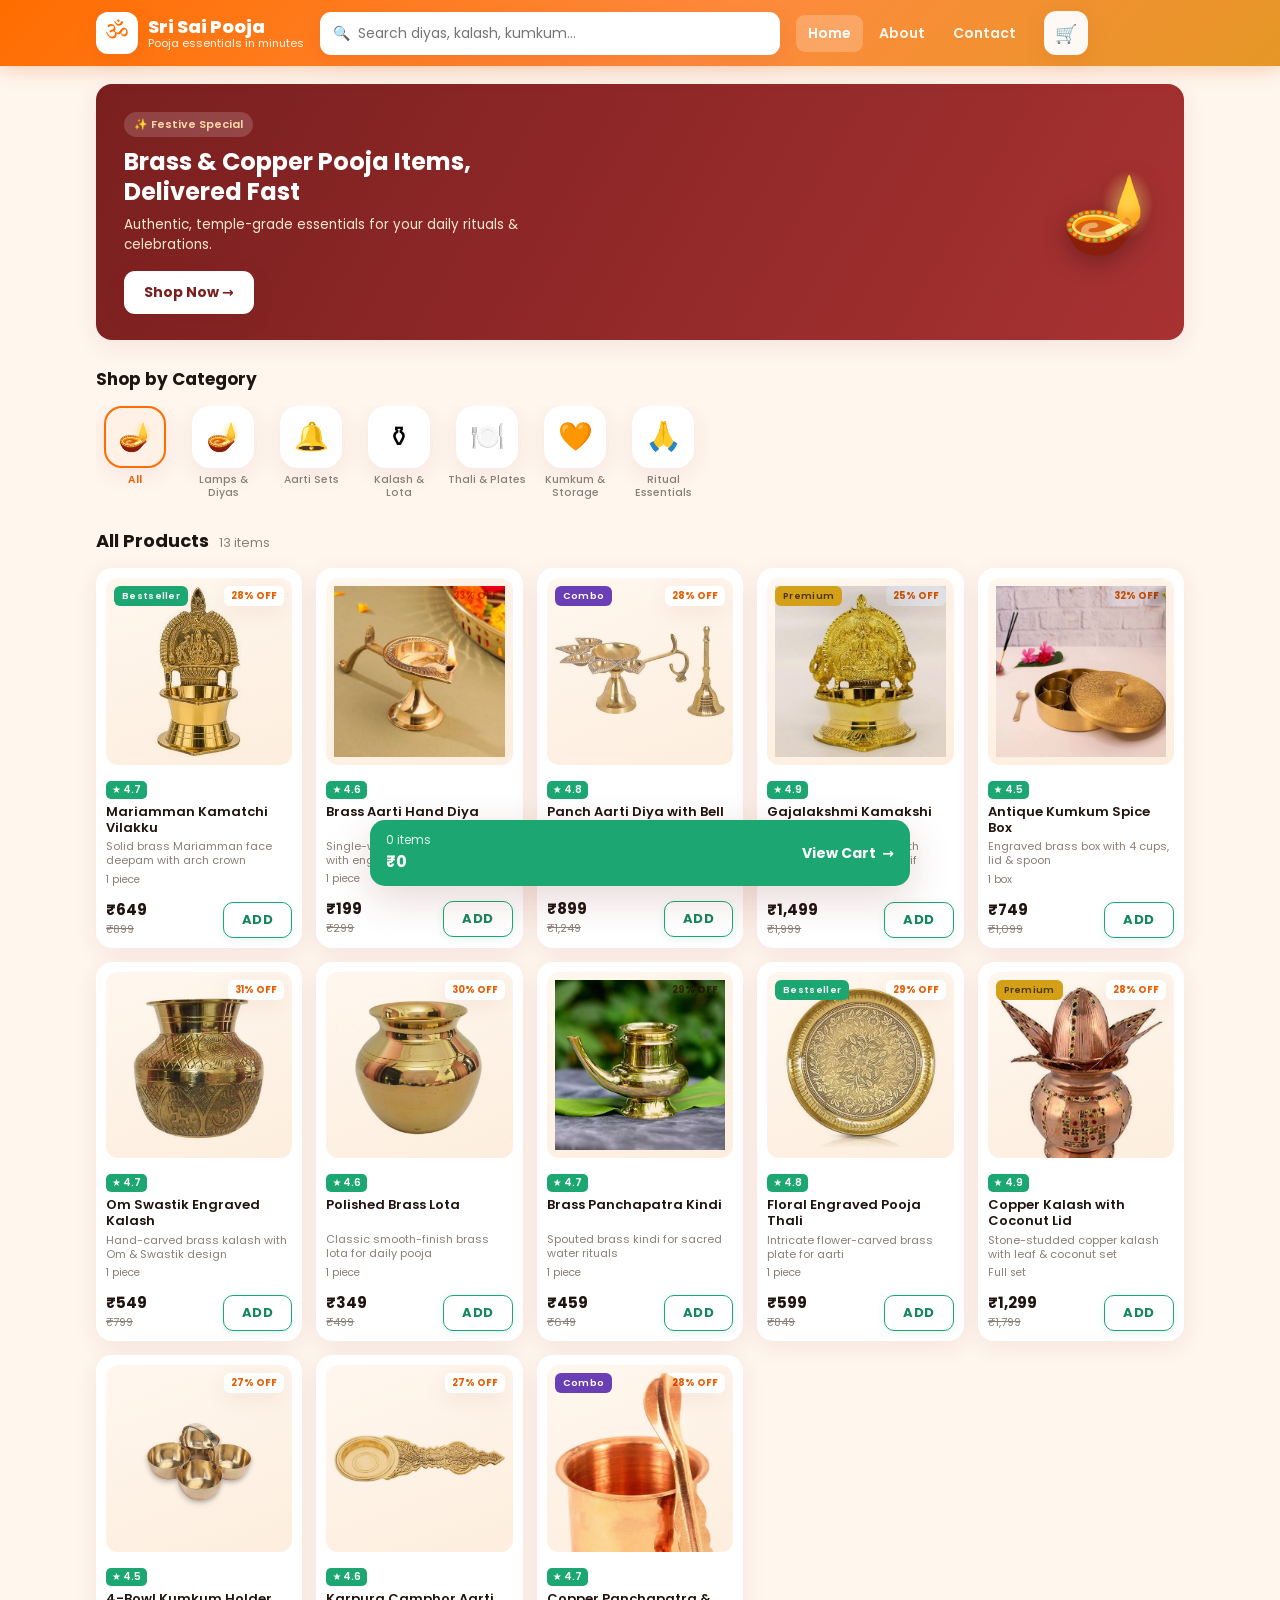
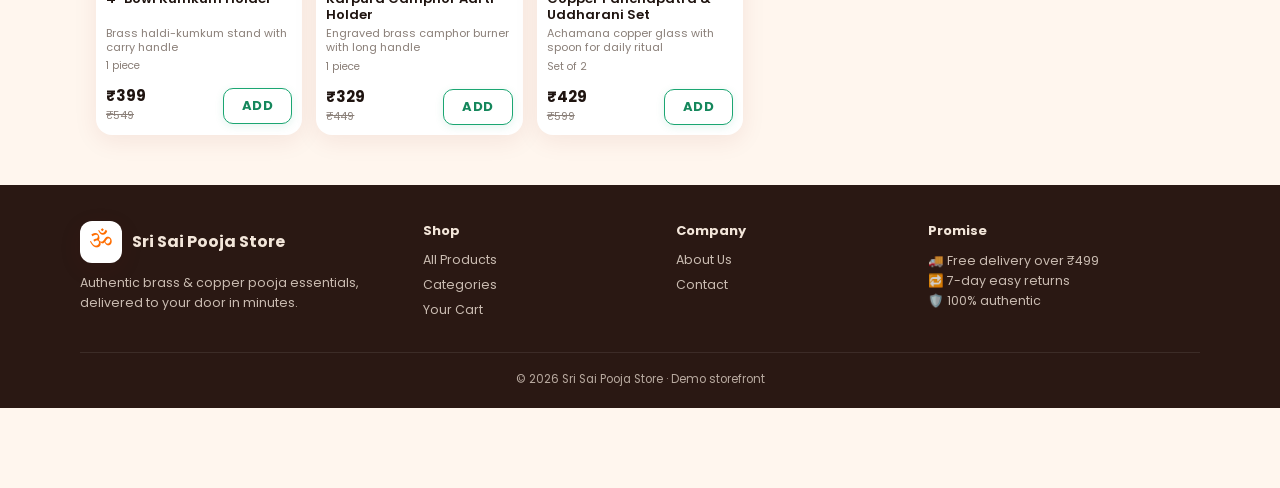
==== commit ca07b13e: "Rename business to Sri Sai Pooja Store Update brand name across all pages, nav, footer, titles, Abou" ====
--- a/index.html
+++ b/index.html
@@ -3,7 +3,7 @@
 <head>
   <meta charset="UTF-8" />
   <meta name="viewport" content="width=device-width, initial-scale=1.0" />
-  <title>Divya Pooja Store · Pooja Essentials in Minutes</title>
+  <title>Sri Sai Pooja Store · Pooja Essentials in Minutes</title>
   <meta name="description" content="Order authentic brass & copper pooja items delivered to your door in minutes." />
   <link rel="preconnect" href="https://fonts.googleapis.com" />
   <link rel="preconnect" href="https://fonts.gstatic.com" crossorigin />
--- a/css/styles.css
+++ b/css/styles.css
@@ -1,4 +1,4 @@
-/* ===== Divya Pooja Store · multi-page storefront ===== */
+/* ===== Sri Sai Pooja Store · multi-page storefront ===== */
 :root {
   --saffron: #ff6d00;
   --saffron-dark: #e85d00;
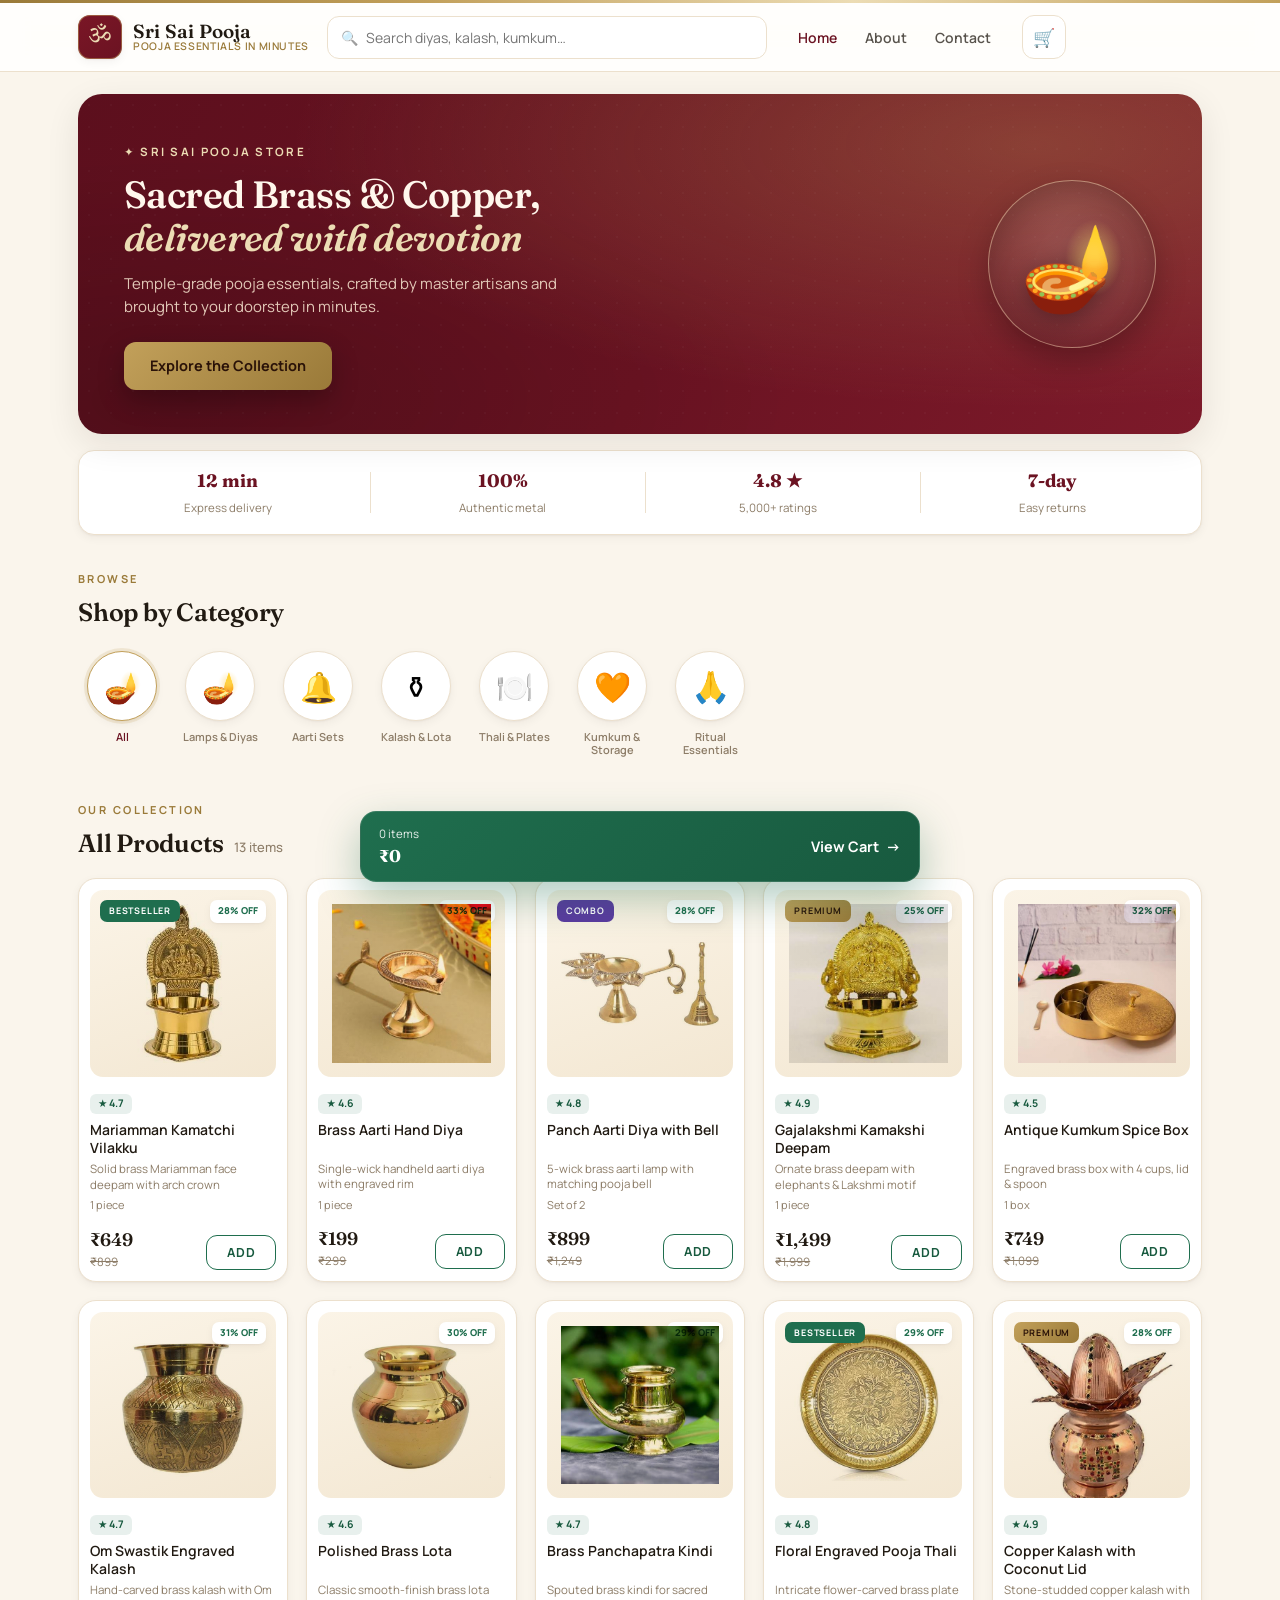
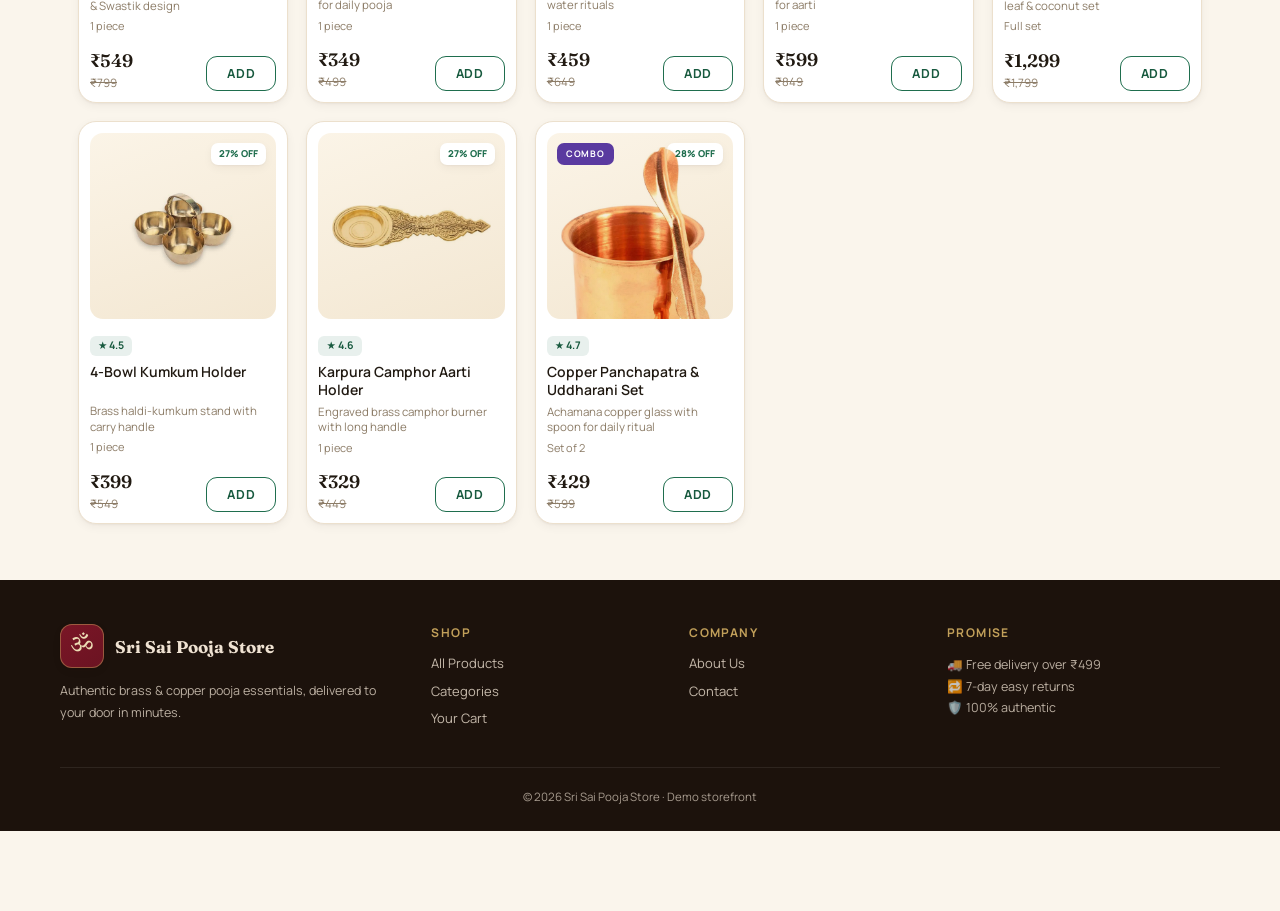
==== commit dc2087c5: "Premium redesign + mobile app-like experience - New refined palette (ivory/gold/maroon) replacing th" ====
--- a/index.html
+++ b/index.html
@@ -7,8 +7,8 @@
   <meta name="description" content="Order authentic brass & copper pooja items delivered to your door in minutes." />
   <link rel="preconnect" href="https://fonts.googleapis.com" />
   <link rel="preconnect" href="https://fonts.gstatic.com" crossorigin />
-  <link href="https://fonts.googleapis.com/css2?family=Poppins:wght@400;500;600;700;800&family=Tiro+Devanagari+Sanskrit&display=swap" rel="stylesheet" />
-  <link rel="stylesheet" href="css/styles.css?v=3" />
+  <link href="https://fonts.googleapis.com/css2?family=Fraunces:ital,opsz,wght@0,9..144,400;0,9..144,500;0,9..144,600;0,9..144,700;1,9..144,400;1,9..144,500&family=Manrope:wght@400;500;600;700;800&family=Tiro+Devanagari+Sanskrit&display=swap" rel="stylesheet" />
+  <link rel="stylesheet" href="css/styles.css?v=4" />
 </head>
 <body>
   <div id="site-header"></div>
@@ -18,27 +18,43 @@
     <div class="container">
       <div class="hero-card">
         <div class="hero-copy">
-          <span class="hero-badge">✨ Festive Special</span>
-          <h2>Brass &amp; Copper Pooja Items, Delivered Fast</h2>
-          <p>Authentic, temple-grade essentials for your daily rituals &amp; celebrations.</p>
-          <a class="hero-cta" href="#categories">Shop Now →</a>
+          <span class="hero-kicker">✦ Sri Sai Pooja Store</span>
+          <h1 class="serif">Sacred Brass &amp; Copper, <em>delivered with devotion</em></h1>
+          <p>Temple-grade pooja essentials, crafted by master artisans and brought to your doorstep in minutes.</p>
+          <a class="hero-cta" href="#categories">Explore the Collection</a>
         </div>
-        <div class="hero-art">🪔</div>
+        <div class="hero-medallion"><span>🪔</span></div>
       </div>
     </div>
   </section>
 
+  <!-- Trust strip -->
+  <div class="container">
+    <div class="trust-strip">
+      <div><b>12&nbsp;min</b><span>Express delivery</span></div>
+      <div><b>100%</b><span>Authentic metal</span></div>
+      <div><b>4.8 ★</b><span>5,000+ ratings</span></div>
+      <div><b>7-day</b><span>Easy returns</span></div>
+    </div>
+  </div>
+
   <!-- Categories -->
   <div class="container">
-    <h3 class="section-label" id="categories">Shop by Category</h3>
+    <div class="section-head" id="categories">
+      <span class="kicker">Browse</span>
+      <h2 class="serif section-title">Shop by Category</h2>
+    </div>
     <nav class="categories" id="categoryBar"></nav>
   </div>
 
   <!-- Catalog -->
   <main class="catalog container">
-    <div class="catalog-head">
-      <h3 id="catalogTitle">All Products</h3>
-      <span id="catalogCount" class="catalog-count"></span>
+    <div class="section-head">
+      <span class="kicker">Our Collection</span>
+      <div class="catalog-head">
+        <h2 class="serif section-title" id="catalogTitle">All Products</h2>
+        <span id="catalogCount" class="catalog-count"></span>
+      </div>
     </div>
     <div class="product-grid" id="productGrid"></div>
     <div class="empty-state" id="emptyState" hidden>
@@ -50,8 +66,8 @@
   <div id="site-footer"></div>
   <div id="cart-bar-slot"></div>
 
-  <script src="js/products.js?v=3"></script>
-  <script src="js/store.js?v=3"></script>
-  <script src="js/home.js?v=3"></script>
+  <script src="js/products.js?v=4"></script>
+  <script src="js/store.js?v=4"></script>
+  <script src="js/home.js?v=4"></script>
 </body>
 </html>
--- a/css/styles.css
+++ b/css/styles.css
@@ -1,363 +1,433 @@
-/* ===== Sri Sai Pooja Store · multi-page storefront ===== */
+/* ===== Sri Sai Pooja Store · premium storefront ===== */
 :root {
-  --saffron: #ff6d00;
-  --saffron-dark: #e85d00;
-  --maroon: #7a1f1f;
-  --gold: #d4a017;
-  --bg: #fff6ee;
-  --card: #ffffff;
-  --ink: #1f1410;
-  --muted: #8a7f78;
-  --line: #f0e3d8;
-  --green: #1ba672;
-  --green-dark: #15875c;
-  --shadow: 0 6px 24px rgba(122, 31, 31, 0.08);
-  --shadow-lg: 0 12px 40px rgba(122, 31, 31, 0.18);
-  --radius: 16px;
+  --bg: #faf5ec;            /* warm ivory */
+  --surface: #ffffff;
+  --surface-2: #f5ecdc;
+  --ink: #211a12;           /* near-black espresso */
+  --muted: #8c7c67;
+  --line: #ece0cd;
+  --gold: #c2a05a;
+  --gold-deep: #9a7a39;
+  --gold-soft: #ecdcb4;
+  --maroon: #6b1322;
+  --maroon-2: #8a1f30;
+  --emerald: #1f6e4e;
+  --emerald-deep: #185a3f;
+  --shadow-sm: 0 1px 2px rgba(33,26,18,.04), 0 3px 10px rgba(33,26,18,.05);
+  --shadow: 0 10px 34px rgba(33,26,18,.09);
+  --shadow-lg: 0 24px 60px rgba(33,26,18,.16);
+  --radius: 18px;
+  --radius-sm: 13px;
+  --maxw: 1160px;
 }
 * { margin: 0; padding: 0; box-sizing: border-box; }
+html { -webkit-text-size-adjust: 100%; }
 body {
-  font-family: "Poppins", system-ui, sans-serif;
+  font-family: "Manrope", system-ui, -apple-system, sans-serif;
   background: var(--bg); color: var(--ink);
-  padding-bottom: 80px; -webkit-font-smoothing: antialiased;
+  padding-bottom: 80px; -webkit-font-smoothing: antialiased; line-height: 1.5;
 }
 img { display: block; max-width: 100%; }
 a { color: inherit; text-decoration: none; }
 button { font-family: inherit; cursor: pointer; border: none; background: none; }
-.container { max-width: 1120px; margin: 0 auto; padding: 0 16px; }
-
-/* ===== Nav ===== */
+.serif { font-family: "Fraunces", "Tiro Devanagari Sanskrit", Georgia, serif; }
+.container { max-width: var(--maxw); margin: 0 auto; padding: 0 18px; }
+
+/* section heading */
+.section-head { margin: 30px 0 16px; }
+.kicker {
+  display: inline-block; font-size: 11px; font-weight: 700; letter-spacing: .22em;
+  text-transform: uppercase; color: var(--gold-deep); margin-bottom: 6px;
+}
+.section-title { font-size: 25px; font-weight: 600; letter-spacing: -.01em; color: var(--ink); }
+
+/* ===== Top nav ===== */
 .nav {
   position: sticky; top: 0; z-index: 40;
-  background: linear-gradient(135deg, var(--saffron) 0%, #ff8a3d 55%, var(--gold) 130%);
-  box-shadow: 0 4px 18px rgba(232, 93, 0, 0.25);
-}
-.nav-inner {
-  max-width: 1120px; margin: 0 auto; padding: 11px 16px;
-  display: flex; align-items: center; gap: 16px;
-}
-.brand { display: flex; align-items: center; gap: 10px; flex: 0 0 auto; }
+  background: rgba(255,255,255,.86); backdrop-filter: saturate(180%) blur(14px);
+  border-bottom: 1px solid var(--line);
+}
+.nav::before { content: ""; display: block; height: 3px;
+  background: linear-gradient(90deg, var(--gold-deep), var(--gold), var(--gold-soft), var(--gold)); }
+.nav-inner { max-width: var(--maxw); margin: 0 auto; padding: 12px 18px; display: flex; align-items: center; gap: 18px; }
+.brand { display: flex; align-items: center; gap: 11px; flex: 0 0 auto; }
 .brand-logo {
-  width: 42px; height: 42px; display: grid; place-items: center;
-  background: #fff; color: var(--saffron); border-radius: 12px;
-  font-size: 24px; font-family: "Tiro Devanagari Sanskrit", serif; box-shadow: var(--shadow);
-}
-.brand-logo.big { width: 70px; height: 70px; font-size: 40px; margin: 0 auto 14px; }
-.brand-text { display: flex; flex-direction: column; line-height: 1.1; }
-.brand-text b { color: #fff; font-size: 18px; font-weight: 800; }
-.brand-text small { color: #fff; font-size: 11px; opacity: .95; }
-
-.nav-search {
-  flex: 1; position: relative; max-width: 460px;
-  display: flex; align-items: center;
-}
-.nav-search .search-ico { position: absolute; left: 13px; font-size: 14px; }
+  width: 44px; height: 44px; display: grid; place-items: center;
+  background: linear-gradient(145deg, #7a1626, var(--maroon)); color: var(--gold-soft);
+  border-radius: 12px; font-size: 24px; font-family: "Tiro Devanagari Sanskrit", serif;
+  box-shadow: inset 0 0 0 1px rgba(194,160,90,.5), var(--shadow-sm);
+}
+.brand-logo.big { width: 88px; height: 88px; font-size: 50px; border-radius: 22px; margin: 0 auto 18px; }
+.brand-text { display: flex; flex-direction: column; line-height: 1.05; }
+.brand-text b { font-family: "Fraunces", serif; color: var(--ink); font-size: 19px; font-weight: 600; letter-spacing: .01em; }
+.brand-text small { color: var(--gold-deep); font-size: 10.5px; font-weight: 600; letter-spacing: .06em; text-transform: uppercase; }
+
+.nav-search { flex: 1; position: relative; max-width: 440px; display: flex; align-items: center; }
+.nav-search .search-ico { position: absolute; left: 14px; font-size: 14px; opacity: .6; }
 .nav-search input {
-  width: 100%; padding: 11px 14px 11px 38px; border: none; border-radius: 11px;
-  font-size: 14px; outline: none; box-shadow: var(--shadow); font-family: inherit;
-}
-.nav-links { display: flex; gap: 4px; flex: 0 0 auto; }
-.nav-links a {
-  color: #fff; font-size: 14px; font-weight: 600; padding: 8px 12px; border-radius: 9px;
-  opacity: .92; transition: .15s;
-}
-.nav-links a:hover { background: rgba(255,255,255,.16); opacity: 1; }
-.nav-links a.active { background: rgba(255,255,255,.22); opacity: 1; }
+  width: 100%; padding: 11px 14px 11px 38px; border: 1px solid var(--line); border-radius: 12px;
+  font-size: 14px; outline: none; background: var(--surface); font-family: inherit; transition: .15s;
+}
+.nav-search input:focus { border-color: var(--gold); box-shadow: 0 0 0 3px rgba(194,160,90,.15); }
+.nav-links { display: flex; gap: 2px; flex: 0 0 auto; }
+.nav-links a { color: var(--ink); font-size: 14px; font-weight: 600; padding: 8px 13px; border-radius: 9px; opacity: .75; transition: .15s; }
+.nav-links a:hover { opacity: 1; background: var(--surface-2); }
+.nav-links a.active { opacity: 1; color: var(--maroon); }
 .nav-cart {
-  position: relative; flex: 0 0 auto;
-  width: 44px; height: 44px; display: grid; place-items: center;
-  background: rgba(255,255,255,.95); border-radius: 12px; font-size: 18px; box-shadow: var(--shadow);
-}
+  position: relative; flex: 0 0 auto; width: 44px; height: 44px; display: grid; place-items: center;
+  background: var(--surface); border: 1px solid var(--line); border-radius: 12px; font-size: 18px; transition: .15s;
+}
+.nav-cart:hover { border-color: var(--gold); }
 .nav-cart-badge {
-  position: absolute; top: -6px; right: -6px;
-  min-width: 20px; height: 20px; padding: 0 5px;
-  background: var(--maroon); color: #fff; font-size: 11px; font-weight: 700;
-  border-radius: 10px; display: none; place-items: center; border: 2px solid #fff;
+  position: absolute; top: -7px; right: -7px; min-width: 20px; height: 20px; padding: 0 5px;
+  background: var(--maroon); color: #fff; font-size: 11px; font-weight: 700; border-radius: 10px;
+  display: none; place-items: center; border: 2px solid var(--bg);
 }
 .nav-cart-badge.show { display: grid; }
 
 /* ===== Hero ===== */
-.hero { margin-top: 18px; }
+.hero { margin-top: 22px; }
 .hero-card {
-  display: flex; align-items: center; justify-content: space-between;
-  background: linear-gradient(120deg, var(--maroon), #a83232);
-  border-radius: var(--radius); padding: 26px 28px; overflow: hidden; box-shadow: var(--shadow);
-}
-.hero-badge {
-  display: inline-block; background: rgba(255,255,255,.16); color: #ffd9a8;
-  font-size: 11px; font-weight: 600; padding: 4px 10px; border-radius: 20px; margin-bottom: 10px;
-}
-.hero-copy h2 { color: #fff; font-size: 24px; font-weight: 700; line-height: 1.25; max-width: 420px; }
-.hero-copy p { color: #ffe7d2; font-size: 13.5px; margin-top: 8px; max-width: 400px; }
+  position: relative; overflow: hidden; display: flex; align-items: center; justify-content: space-between; gap: 24px;
+  background:
+    radial-gradient(120% 140% at 85% 15%, rgba(194,160,90,.30), transparent 55%),
+    radial-gradient(90% 120% at 10% 90%, rgba(0,0,0,.18), transparent 60%),
+    linear-gradient(120deg, #5c0f1d, var(--maroon) 55%, #7d1a2a);
+  border-radius: 24px; padding: 44px 46px; box-shadow: var(--shadow);
+}
+.hero-card::after {
+  content: ""; position: absolute; inset: 0;
+  background-image: radial-gradient(rgba(255,255,255,.05) 1px, transparent 1.4px);
+  background-size: 22px 22px; opacity: .5; pointer-events: none;
+}
+.hero-copy { position: relative; z-index: 1; max-width: 520px; }
+.hero-kicker { display: inline-block; font-size: 11.5px; font-weight: 700; letter-spacing: .2em; text-transform: uppercase; color: var(--gold-soft); margin-bottom: 14px; }
+.hero-copy h1 { color: #fff7ec; font-size: 38px; line-height: 1.12; font-weight: 600; letter-spacing: -.015em; }
+.hero-copy h1 em { font-style: italic; color: var(--gold-soft); }
+.hero-copy p { color: #f1dcc8; opacity: .9; font-size: 15px; margin-top: 14px; max-width: 440px; }
 .hero-cta {
-  display: inline-block; margin-top: 16px; background: #fff; color: var(--maroon);
-  font-weight: 700; font-size: 14px; padding: 11px 20px; border-radius: 11px; box-shadow: var(--shadow);
-}
-.hero-art { font-size: 76px; filter: drop-shadow(0 6px 12px rgba(0,0,0,.3)); animation: float 3s ease-in-out infinite; }
-@keyframes float { 0%,100% { transform: translateY(0); } 50% { transform: translateY(-10px); } }
-
-/* ===== Section label + categories ===== */
-.section-label { font-size: 17px; font-weight: 700; margin: 26px 0 14px; }
-.categories { display: flex; gap: 10px; overflow-x: auto; padding-bottom: 6px; scrollbar-width: none; }
+  display: inline-flex; align-items: center; gap: 8px; margin-top: 24px;
+  background: linear-gradient(135deg, var(--gold), var(--gold-deep)); color: #2a1208;
+  font-weight: 700; font-size: 14.5px; padding: 13px 26px; border-radius: 12px;
+  box-shadow: 0 10px 26px rgba(0,0,0,.25); transition: .18s;
+}
+.hero-cta:hover { transform: translateY(-2px); box-shadow: 0 14px 32px rgba(0,0,0,.32); }
+.hero-medallion {
+  position: relative; z-index: 1; flex: 0 0 auto; width: 168px; height: 168px; border-radius: 50%;
+  display: grid; place-items: center; font-size: 84px;
+  background: radial-gradient(circle at 50% 38%, rgba(255,247,236,.16), rgba(255,247,236,.02));
+  border: 1px solid rgba(236,220,180,.45);
+  box-shadow: inset 0 0 40px rgba(0,0,0,.25), 0 12px 30px rgba(0,0,0,.25);
+}
+.hero-medallion span { filter: drop-shadow(0 6px 14px rgba(0,0,0,.4)); animation: float 3.4s ease-in-out infinite; }
+@keyframes float { 0%,100% { transform: translateY(0); } 50% { transform: translateY(-9px); } }
+
+/* ===== Trust strip ===== */
+.trust-strip {
+  display: grid; grid-template-columns: repeat(4, 1fr); gap: 10px; margin-top: 16px;
+  background: var(--surface); border: 1px solid var(--line); border-radius: 16px; padding: 16px; box-shadow: var(--shadow-sm);
+}
+.trust-strip div { text-align: center; position: relative; }
+.trust-strip div + div::before { content: ""; position: absolute; left: 0; top: 10%; height: 80%; width: 1px; background: var(--line); }
+.trust-strip b { display: block; font-family: "Fraunces", serif; font-size: 18px; color: var(--maroon); }
+.trust-strip span { font-size: 11.5px; color: var(--muted); }
+
+/* ===== Categories ===== */
+.categories { display: flex; gap: 14px; overflow-x: auto; padding: 4px 2px 10px; scrollbar-width: none; }
 .categories::-webkit-scrollbar { display: none; }
-.cat-chip { flex: 0 0 auto; display: flex; flex-direction: column; align-items: center; gap: 6px; width: 78px; }
+.cat-chip { flex: 0 0 auto; display: flex; flex-direction: column; align-items: center; gap: 9px; width: 84px; }
 .cat-icon {
-  width: 62px; height: 62px; display: grid; place-items: center; background: var(--card);
-  border-radius: 18px; font-size: 28px; box-shadow: var(--shadow); border: 2px solid transparent; transition: .2s;
-}
-.cat-chip.active .cat-icon { border-color: var(--saffron); background: #fff1e6; }
-.cat-chip span:last-child { font-size: 10.5px; text-align: center; color: var(--muted); font-weight: 500; line-height: 1.2; }
-.cat-chip.active span:last-child { color: var(--saffron-dark); font-weight: 600; }
+  width: 70px; height: 70px; display: grid; place-items: center; background: var(--surface);
+  border-radius: 50%; font-size: 30px; box-shadow: var(--shadow-sm);
+  border: 1px solid var(--line); transition: .2s;
+}
+.cat-chip:hover .cat-icon { transform: translateY(-3px); border-color: var(--gold); }
+.cat-chip.active .cat-icon { border-color: var(--gold); background: #fff; box-shadow: 0 0 0 3px rgba(194,160,90,.18), var(--shadow-sm); }
+.cat-chip span:last-child { font-size: 11px; text-align: center; color: var(--muted); font-weight: 600; line-height: 1.2; }
+.cat-chip.active span:last-child { color: var(--maroon); }
 
 /* ===== Catalog & cards ===== */
-.catalog { margin-top: 10px; }
-.catalog-head { display: flex; align-items: baseline; gap: 10px; margin: 22px 0 14px; }
-.catalog-head h3 { font-size: 18px; font-weight: 700; }
-.catalog-count { font-size: 12.5px; color: var(--muted); }
-.product-grid { display: grid; grid-template-columns: repeat(auto-fill, minmax(170px, 1fr)); gap: 14px; }
+.catalog { margin-top: 6px; }
+.catalog-head { display: flex; align-items: baseline; gap: 10px; }
+.catalog-count { font-size: 13px; color: var(--muted); font-weight: 500; }
+.product-grid { display: grid; grid-template-columns: repeat(auto-fill, minmax(184px, 1fr)); gap: 18px; }
 
 .card {
-  background: var(--card); border-radius: var(--radius); padding: 10px; box-shadow: var(--shadow);
-  display: flex; flex-direction: column; position: relative; transition: transform .18s, box-shadow .18s;
-}
-.card:hover { transform: translateY(-4px); box-shadow: var(--shadow-lg); }
+  background: var(--surface); border: 1px solid var(--line); border-radius: var(--radius); padding: 11px;
+  display: flex; flex-direction: column; position: relative; box-shadow: var(--shadow-sm);
+  transition: transform .2s ease, box-shadow .2s ease, border-color .2s ease;
+}
+.card:hover { transform: translateY(-5px); box-shadow: var(--shadow-lg); border-color: var(--gold-soft); }
 .card-link { display: block; }
 .card-img-wrap {
-  position: relative; background: linear-gradient(160deg, #fff7ef, #fdeede);
-  border-radius: 12px; aspect-ratio: 1/1; display: grid; place-items: center; overflow: hidden; margin-bottom: 10px;
-}
-.card-img-wrap img { width: 100%; height: 100%; object-fit: contain; padding: 8px; mix-blend-mode: multiply; }
+  position: relative; background: linear-gradient(160deg, #fbf4e7, #f3e7d2);
+  border-radius: 13px; aspect-ratio: 1/1; display: grid; place-items: center; overflow: hidden; margin-bottom: 12px;
+}
+.card-img-wrap img { width: 100%; height: 100%; object-fit: contain; padding: 14px; mix-blend-mode: multiply; transition: transform .35s ease; }
+.card:hover .card-img-wrap img { transform: scale(1.06); }
 .card-tag {
-  position: absolute; top: 8px; left: 8px; background: var(--maroon); color: #fff;
-  font-size: 9.5px; font-weight: 600; padding: 3px 8px; border-radius: 6px; letter-spacing: .3px; z-index: 2;
-}
-.card-tag.Combo { background: #6a3fb5; }
-.card-tag.Premium { background: var(--gold); color: #4a3500; }
-.card-tag.Bestseller { background: var(--green); }
+  position: absolute; top: 10px; left: 10px; background: var(--maroon); color: #fff;
+  font-size: 9px; font-weight: 700; padding: 4px 9px; border-radius: 7px; letter-spacing: .09em; text-transform: uppercase; z-index: 2;
+}
+.card-tag.Combo { background: #5a3aa0; }
+.card-tag.Premium { background: linear-gradient(135deg, var(--gold), var(--gold-deep)); color: #2a1208; }
+.card-tag.Bestseller { background: var(--emerald); }
 .off-badge {
-  position: absolute; top: 8px; right: 8px; background: #fff; color: var(--saffron-dark);
-  font-size: 9.5px; font-weight: 700; padding: 3px 7px; border-radius: 6px; box-shadow: var(--shadow);
+  position: absolute; top: 10px; right: 10px; background: #fff; color: var(--emerald);
+  font-size: 9.5px; font-weight: 800; padding: 4px 8px; border-radius: 7px; box-shadow: var(--shadow-sm);
 }
 .card-rating {
-  display: inline-flex; align-items: center; gap: 3px; background: var(--green); color: #fff;
-  font-size: 10px; font-weight: 600; padding: 1px 6px; border-radius: 5px; width: fit-content; margin-bottom: 5px;
-}
-.card-name { font-size: 13px; font-weight: 600; line-height: 1.25; min-height: 32px; color: var(--ink); }
-.card-desc { font-size: 11px; color: var(--muted); margin-top: 3px; line-height: 1.3; min-height: 28px; }
-.card-unit { font-size: 10.5px; color: var(--muted); margin-top: 4px; display: block; }
-.card-foot { display: flex; align-items: flex-end; justify-content: space-between; margin-top: 10px; gap: 8px; }
+  display: inline-flex; align-items: center; gap: 3px; background: rgba(31,110,78,.1); color: var(--emerald-deep);
+  font-size: 10.5px; font-weight: 700; padding: 2px 8px; border-radius: 6px; width: fit-content; margin-bottom: 7px;
+}
+.card-name { font-size: 14px; font-weight: 600; line-height: 1.3; min-height: 36px; color: var(--ink); }
+.card-desc { font-size: 11.5px; color: var(--muted); margin-top: 4px; line-height: 1.35; min-height: 31px; }
+.card-unit { font-size: 11px; color: var(--muted); margin-top: 5px; display: block; }
+.card-foot { display: flex; align-items: flex-end; justify-content: space-between; margin-top: 12px; gap: 8px; }
 .price-block { display: flex; flex-direction: column; }
-.price-now { font-size: 15px; font-weight: 700; }
-.price-mrp { font-size: 11px; color: var(--muted); text-decoration: line-through; }
+.price-now { font-family: "Fraunces", serif; font-size: 18px; font-weight: 600; color: var(--ink); }
+.price-mrp { font-size: 11.5px; color: var(--muted); text-decoration: line-through; }
 
 /* Add button + stepper */
 .add-btn {
-  background: #fff; color: var(--green-dark); border: 1.5px solid var(--green);
-  font-weight: 700; font-size: 13px; padding: 7px 18px; border-radius: 10px;
-  text-transform: uppercase; letter-spacing: .5px; transition: .15s; box-shadow: 0 2px 8px rgba(27,166,114,.12);
-}
-.add-btn:hover { background: #f0fbf6; }
+  background: var(--surface); color: var(--emerald-deep); border: 1.5px solid var(--emerald);
+  font-weight: 700; font-size: 12.5px; padding: 8px 20px; border-radius: 11px;
+  text-transform: uppercase; letter-spacing: .06em; transition: .15s;
+}
+.add-btn:hover { background: var(--emerald); color: #fff; }
 .add-btn:active { transform: scale(.94); }
-.stepper {
-  display: inline-flex; align-items: center; background: var(--green);
-  border-radius: 10px; overflow: hidden; box-shadow: 0 2px 8px rgba(27,166,114,.25);
-}
-.stepper button { color: #fff; font-size: 17px; font-weight: 700; width: 30px; height: 33px; display: grid; place-items: center; transition: background .12s; }
-.stepper button:active { background: var(--green-dark); }
-.stepper .qty { color: #fff; font-size: 13px; font-weight: 700; min-width: 22px; text-align: center; }
-
-/* ===== Generic page ===== */
-.page { padding-top: 22px; }
-.page-title { font-size: 24px; font-weight: 700; }
-.page-sub { color: var(--muted); font-size: 14px; margin-top: 4px; margin-bottom: 18px; }
-.section-pad { padding: 22px 0; }
-
+.stepper { display: inline-flex; align-items: center; background: var(--emerald); border-radius: 11px; overflow: hidden; box-shadow: 0 4px 12px rgba(31,110,78,.28); }
+.stepper button { color: #fff; font-size: 18px; font-weight: 700; width: 32px; height: 35px; display: grid; place-items: center; transition: background .12s; }
+.stepper button:active { background: var(--emerald-deep); }
+.stepper .qty { color: #fff; font-size: 13.5px; font-weight: 700; min-width: 22px; text-align: center; }
+
+/* ===== Generic page / buttons ===== */
+.page { padding-top: 8px; }
+.page-title { font-family: "Fraunces", serif; font-size: 30px; font-weight: 600; margin-top: 24px; letter-spacing: -.01em; }
+.page-sub { color: var(--muted); font-size: 14.5px; margin-top: 4px; margin-bottom: 22px; }
 .btn-primary {
-  display: inline-flex; align-items: center; justify-content: center; gap: 6px;
-  background: var(--saffron); color: #fff; font-weight: 700; font-size: 15px;
-  padding: 13px 22px; border-radius: 13px; box-shadow: 0 6px 18px rgba(255,109,0,.3); transition: .15s;
-}
-.btn-primary:hover { background: var(--saffron-dark); }
-.btn-primary:active { transform: scale(.98); }
+  display: inline-flex; align-items: center; justify-content: center; gap: 7px;
+  background: linear-gradient(135deg, var(--maroon-2), var(--maroon)); color: #fdeede; font-weight: 700; font-size: 15px;
+  padding: 14px 26px; border-radius: 13px; box-shadow: 0 12px 26px rgba(107,19,34,.28);
+  border: 1px solid rgba(194,160,90,.35); transition: .18s;
+}
+.btn-primary:hover { transform: translateY(-2px); box-shadow: 0 16px 32px rgba(107,19,34,.34); }
+.btn-primary:active { transform: translateY(0); }
 .btn-primary.block { display: flex; width: 100%; }
-.link-back { display: inline-block; margin-top: 14px; color: var(--saffron-dark); font-weight: 600; font-size: 13.5px; }
+.link-back { display: inline-block; margin-top: 16px; color: var(--gold-deep); font-weight: 700; font-size: 13.5px; }
 
 /* ===== Product detail ===== */
-.breadcrumb { font-size: 12.5px; color: var(--muted); margin: 16px 0 18px; }
-.breadcrumb a:hover { color: var(--saffron-dark); }
-.detail-grid { display: grid; grid-template-columns: 1fr 1fr; gap: 30px; align-items: start; }
+.breadcrumb { font-size: 12.5px; color: var(--muted); margin: 18px 0 20px; }
+.breadcrumb a:hover { color: var(--gold-deep); }
+.detail-grid { display: grid; grid-template-columns: 1fr 1fr; gap: 38px; align-items: start; }
 .detail-media {
-  position: relative; background: linear-gradient(160deg, #fff7ef, #fdeede);
-  border-radius: 20px; padding: 28px; display: grid; place-items: center; box-shadow: var(--shadow);
-}
-.detail-media img { max-height: 380px; object-fit: contain; mix-blend-mode: multiply; }
-.detail-info h1 { font-size: 26px; font-weight: 700; margin: 8px 0 6px; line-height: 1.25; }
-.detail-desc { color: var(--muted); font-size: 14px; line-height: 1.5; }
-.detail-unit { font-size: 13px; margin-top: 10px; color: var(--ink); }
-.detail-price { display: flex; align-items: baseline; gap: 10px; margin-top: 16px; }
-.detail-price .price-now { font-size: 28px; }
-.detail-price .price-mrp { font-size: 15px; }
-.detail-off { background: #ffe9d6; color: var(--saffron-dark); font-size: 12px; font-weight: 700; padding: 3px 9px; border-radius: 7px; }
-.detail-save { color: var(--green-dark); font-size: 13px; font-weight: 600; margin-top: 6px; }
-.detail-actions { display: flex; align-items: center; gap: 14px; margin-top: 22px; }
-.detail-actions .stepper { transform: scale(1.15); transform-origin: left; }
-.detail-perks { list-style: none; display: flex; flex-wrap: wrap; gap: 14px; margin-top: 24px; padding-top: 18px; border-top: 1px solid var(--line); }
-.detail-perks li { font-size: 12.5px; color: var(--ink); }
-.related { margin: 44px 0 10px; }
-.related h3 { font-size: 18px; font-weight: 700; margin-bottom: 14px; }
+  position: relative; background: linear-gradient(160deg, #fbf4e7, #f1e3cd); border-radius: 24px; padding: 36px;
+  display: grid; place-items: center; box-shadow: var(--shadow); border: 1px solid var(--line);
+}
+.detail-media img { max-height: 400px; object-fit: contain; mix-blend-mode: multiply; }
+.detail-info h1 { font-family: "Fraunces", serif; font-size: 30px; font-weight: 600; margin: 10px 0 8px; line-height: 1.2; letter-spacing: -.01em; }
+.detail-desc { color: var(--muted); font-size: 14.5px; line-height: 1.6; }
+.detail-unit { font-size: 13.5px; margin-top: 12px; color: var(--ink); }
+.detail-price { display: flex; align-items: baseline; gap: 12px; margin-top: 18px; }
+.detail-price .price-now { font-size: 32px; }
+.detail-price .price-mrp { font-size: 16px; }
+.detail-off { background: rgba(31,110,78,.12); color: var(--emerald-deep); font-size: 12px; font-weight: 800; padding: 4px 10px; border-radius: 8px; }
+.detail-save { color: var(--emerald-deep); font-size: 13px; font-weight: 700; margin-top: 8px; }
+.detail-actions { display: flex; align-items: center; gap: 16px; margin-top: 24px; }
+.detail-actions .stepper { transform: scale(1.18); transform-origin: left; }
+.detail-perks { list-style: none; display: flex; flex-wrap: wrap; gap: 16px; margin-top: 26px; padding-top: 20px; border-top: 1px solid var(--line); }
+.detail-perks li { font-size: 13px; color: var(--ink); font-weight: 500; }
+.related { margin: 50px 0 10px; }
+.related h3 { font-family: "Fraunces", serif; font-size: 21px; font-weight: 600; margin-bottom: 16px; }
 
 /* ===== Cart page ===== */
-.cart-layout { display: grid; grid-template-columns: 1fr 340px; gap: 24px; align-items: start; margin-top: 8px; }
+.cart-layout { display: grid; grid-template-columns: 1fr 350px; gap: 26px; align-items: start; margin-top: 10px; }
 .delivery-note {
-  display: flex; align-items: center; gap: 12px; margin-bottom: 14px;
-  background: linear-gradient(110deg, #fff3e8, #ffe9d6); border-radius: 12px; padding: 12px 14px;
+  display: flex; align-items: center; gap: 13px; margin-bottom: 16px;
+  background: linear-gradient(110deg, #fff, #f7eede); border: 1px solid var(--line); border-radius: 14px; padding: 13px 16px;
 }
 .dn-ico { font-size: 22px; }
-.delivery-note b { font-size: 13px; }
-.delivery-note small { font-size: 11px; color: var(--muted); display: block; }
+.delivery-note b { font-size: 13.5px; }
+.delivery-note small { font-size: 11.5px; color: var(--muted); display: block; }
 .cart-item {
-  display: flex; gap: 14px; align-items: center; background: var(--card);
-  border-radius: 14px; padding: 12px; margin-bottom: 12px; box-shadow: var(--shadow);
-}
-.cart-item-img { width: 70px; height: 70px; flex: 0 0 70px; background: #fff7ef; border-radius: 12px; display: grid; place-items: center; overflow: hidden; }
-.cart-item-img img { width: 100%; height: 100%; object-fit: contain; padding: 6px; mix-blend-mode: multiply; }
+  display: flex; gap: 15px; align-items: center; background: var(--surface);
+  border: 1px solid var(--line); border-radius: 16px; padding: 13px; margin-bottom: 13px; box-shadow: var(--shadow-sm);
+}
+.cart-item-img { width: 74px; height: 74px; flex: 0 0 74px; background: linear-gradient(160deg,#fbf4e7,#f3e7d2); border-radius: 13px; display: grid; place-items: center; overflow: hidden; }
+.cart-item-img img { width: 100%; height: 100%; object-fit: contain; padding: 9px; mix-blend-mode: multiply; }
 .cart-item-info { flex: 1; min-width: 0; }
-.cart-item-info h5 { font-size: 14px; font-weight: 600; line-height: 1.25; }
+.cart-item-info h5 { font-size: 14.5px; font-weight: 600; line-height: 1.25; }
 .cart-item-info .ci-unit { font-size: 11.5px; color: var(--muted); }
-.cart-item-info .ci-price { font-size: 14px; font-weight: 700; margin-top: 4px; }
+.cart-item-info .ci-price { font-size: 14px; font-weight: 700; margin-top: 5px; }
 .cart-item-info .ci-mrp { font-size: 11.5px; color: var(--muted); text-decoration: line-through; font-weight: 400; }
-.cart-item-right { display: flex; flex-direction: column; align-items: flex-end; gap: 8px; }
-.cart-item-right .ci-line { font-size: 14px; font-weight: 700; }
-
-.bill { background: var(--card); border-radius: 14px; padding: 16px 18px; box-shadow: var(--shadow); }
-.bill h4 { font-size: 14px; margin-bottom: 12px; }
-.bill-row { display: flex; justify-content: space-between; font-size: 13px; color: var(--muted); margin-bottom: 9px; }
-.bill-row.discount { color: var(--green-dark); }
-.bill-row.total { color: var(--ink); font-weight: 700; font-size: 15px; border-top: 1px dashed var(--line); padding-top: 11px; margin-top: 4px; }
-.cart-side .btn-primary.block { margin-top: 14px; }
-.cart-side { position: sticky; top: 84px; }
-
-/* ===== Checkout page ===== */
-.checkout-layout { display: grid; grid-template-columns: 1fr 360px; gap: 24px; align-items: start; margin-top: 8px; }
-.checkout-card, .checkout-summary { background: var(--card); border-radius: 16px; padding: 22px; box-shadow: var(--shadow); }
-.checkout-card h3, .checkout-summary h3 { font-size: 16px; margin-bottom: 16px; }
-.checkout-card label, .contact-form label { display: flex; flex-direction: column; gap: 6px; font-size: 12px; font-weight: 600; color: var(--muted); margin-bottom: 13px; }
-.checkout-card input, .checkout-card textarea,
-.contact-form input, .contact-form textarea {
-  font-family: inherit; font-size: 14px; color: var(--ink); padding: 11px 13px;
-  border: 1.5px solid var(--line); border-radius: 11px; outline: none; transition: border .15s; resize: none;
-}
-.checkout-card input:focus, .checkout-card textarea:focus,
-.contact-form input:focus, .contact-form textarea:focus { border-color: var(--saffron); }
-.two-col { display: grid; grid-template-columns: 1fr 1fr; gap: 12px; }
-.pay-options { display: flex; flex-wrap: wrap; align-items: center; gap: 12px; margin: 4px 0 18px; }
-.pay-label { font-size: 12px; font-weight: 600; color: var(--muted); width: 100%; }
-.pay-opt { display: flex; align-items: center; gap: 6px; font-size: 13.5px; font-weight: 500; }
-.pay-opt input { accent-color: var(--saffron); }
-
-.checkout-summary { position: sticky; top: 84px; }
-.summary-items { margin-bottom: 14px; }
-.summary-row { display: flex; gap: 8px; font-size: 12.5px; padding: 6px 0; border-bottom: 1px dashed var(--line); }
-.summary-row .sr-qty { color: var(--saffron-dark); font-weight: 700; }
+.cart-item-right { display: flex; flex-direction: column; align-items: flex-end; gap: 9px; }
+.cart-item-right .ci-line { font-family: "Fraunces", serif; font-size: 15px; font-weight: 600; }
+
+.bill { background: var(--surface); border: 1px solid var(--line); border-radius: 16px; padding: 18px 20px; box-shadow: var(--shadow-sm); }
+.bill h4 { font-family: "Fraunces", serif; font-size: 16px; font-weight: 600; margin-bottom: 14px; }
+.bill-row { display: flex; justify-content: space-between; font-size: 13.5px; color: var(--muted); margin-bottom: 10px; }
+.bill-row.discount { color: var(--emerald-deep); }
+.bill-row.total { color: var(--ink); font-weight: 700; font-size: 16px; border-top: 1px dashed var(--line); padding-top: 12px; margin-top: 4px; }
+.bill-row.total span:last-child { font-family: "Fraunces", serif; }
+.cart-side { position: sticky; top: 88px; }
+.cart-side .btn-primary.block { margin-top: 16px; }
+
+/* ===== Checkout ===== */
+.checkout-layout { display: grid; grid-template-columns: 1fr 360px; gap: 26px; align-items: start; margin-top: 10px; }
+.checkout-card, .checkout-summary { background: var(--surface); border: 1px solid var(--line); border-radius: 18px; padding: 24px; box-shadow: var(--shadow-sm); }
+.checkout-card h3, .checkout-summary h3 { font-family: "Fraunces", serif; font-size: 17px; font-weight: 600; margin-bottom: 18px; }
+.checkout-card label, .contact-form label { display: flex; flex-direction: column; gap: 6px; font-size: 12px; font-weight: 700; color: var(--muted); margin-bottom: 14px; letter-spacing: .02em; }
+.checkout-card input, .checkout-card textarea, .contact-form input, .contact-form textarea {
+  font-family: inherit; font-size: 14.5px; color: var(--ink); padding: 12px 14px;
+  border: 1px solid var(--line); border-radius: 12px; outline: none; transition: .15s; resize: none; background: #fffdf9;
+}
+.checkout-card input:focus, .checkout-card textarea:focus, .contact-form input:focus, .contact-form textarea:focus { border-color: var(--gold); box-shadow: 0 0 0 3px rgba(194,160,90,.15); }
+.two-col { display: grid; grid-template-columns: 1fr 1fr; gap: 13px; }
+.pay-options { display: flex; flex-wrap: wrap; align-items: center; gap: 14px; margin: 4px 0 20px; }
+.pay-label { font-size: 12px; font-weight: 700; color: var(--muted); width: 100%; letter-spacing: .02em; }
+.pay-opt { display: flex; align-items: center; gap: 7px; font-size: 14px; font-weight: 600; }
+.pay-opt input { accent-color: var(--maroon); width: 16px; height: 16px; }
+.checkout-summary { position: sticky; top: 88px; }
+.summary-items { margin-bottom: 16px; }
+.summary-row { display: flex; gap: 9px; font-size: 13px; padding: 7px 0; border-bottom: 1px dashed var(--line); }
+.summary-row .sr-qty { color: var(--gold-deep); font-weight: 800; }
 .summary-row .sr-name { flex: 1; color: var(--ink); }
-.summary-row .sr-price { font-weight: 600; }
-
-/* Success card */
-.success-card { max-width: 480px; margin: 30px auto; background: var(--card); border-radius: 20px; padding: 32px 26px; text-align: center; box-shadow: var(--shadow-lg); animation: pop .3s cubic-bezier(.34,1.56,.64,1); }
-@keyframes pop { from { transform: scale(.9); opacity: 0; } to { transform: scale(1); opacity: 1; } }
-.success-check { width: 76px; height: 76px; margin: 0 auto 16px; background: var(--green); color: #fff; border-radius: 50%; display: grid; place-items: center; font-size: 40px; font-weight: 700; box-shadow: 0 8px 24px rgba(27,166,114,.4); animation: pop .4s cubic-bezier(.34,1.56,.64,1); }
-.success-card h2 { font-size: 22px; }
-.success-card p { color: var(--muted); font-size: 14px; margin-top: 8px; }
-.success-meta { display: grid; grid-template-columns: 1fr 1fr; gap: 12px; margin: 22px 0 12px; }
-.success-meta div { background: var(--bg); border-radius: 12px; padding: 12px; }
+.summary-row .sr-price { font-weight: 700; }
+
+/* success */
+.success-card { max-width: 500px; margin: 36px auto; background: var(--surface); border: 1px solid var(--line); border-radius: 24px; padding: 38px 30px; text-align: center; box-shadow: var(--shadow-lg); animation: pop .35s cubic-bezier(.34,1.56,.64,1); }
+@keyframes pop { from { transform: scale(.92); opacity: 0; } to { transform: scale(1); opacity: 1; } }
+.success-check { width: 82px; height: 82px; margin: 0 auto 18px; background: linear-gradient(145deg, var(--emerald), var(--emerald-deep)); color: #fff; border-radius: 50%; display: grid; place-items: center; font-size: 42px; font-weight: 700; box-shadow: 0 12px 30px rgba(31,110,78,.4); animation: pop .45s cubic-bezier(.34,1.56,.64,1); }
+.success-card h2 { font-family: "Fraunces", serif; font-size: 26px; font-weight: 600; }
+.success-card p { color: var(--muted); font-size: 14.5px; margin-top: 8px; }
+.success-meta { display: grid; grid-template-columns: 1fr 1fr; gap: 13px; margin: 24px 0 14px; }
+.success-meta div { background: var(--surface-2); border-radius: 13px; padding: 14px; }
 .success-meta span { font-size: 11px; color: var(--muted); display: block; }
-.success-meta b { font-size: 15px; }
-.success-pay { font-size: 13px; margin-bottom: 18px; }
+.success-meta b { font-family: "Fraunces", serif; font-size: 16px; }
+.success-pay { font-size: 13.5px; margin-bottom: 20px; }
 .success-pay b { color: var(--ink); }
 
 /* ===== Empty states ===== */
-.empty-state { text-align: center; padding: 50px 20px; color: var(--muted); }
-.empty-state.big { padding: 70px 20px; }
-.empty-emoji { font-size: 52px; margin-bottom: 14px; }
-.empty-state h3 { color: var(--ink); font-size: 19px; margin-bottom: 6px; }
-.empty-state .btn-primary { margin-top: 18px; }
+.empty-state { text-align: center; padding: 56px 20px; color: var(--muted); }
+.empty-state.big { padding: 76px 20px; }
+.empty-emoji { font-size: 56px; margin-bottom: 16px; }
+.empty-state h3 { font-family: "Fraunces", serif; color: var(--ink); font-size: 21px; margin-bottom: 6px; }
+.empty-state .btn-primary { margin-top: 20px; }
 
 /* ===== About ===== */
-.about-hero { text-align: center; padding: 34px 0 10px; }
-.about-hero h1 { font-size: 30px; font-weight: 800; }
-.about-hero p { color: var(--muted); font-size: 15px; max-width: 560px; margin: 12px auto 0; line-height: 1.6; }
-.about-grid { display: grid; grid-template-columns: repeat(auto-fit, minmax(230px, 1fr)); gap: 16px; margin: 34px 0; }
-.about-card { background: var(--card); border-radius: 16px; padding: 22px; box-shadow: var(--shadow); }
+.about-hero { text-align: center; padding: 40px 0 12px; }
+.about-hero h1 { font-family: "Fraunces", serif; font-size: 38px; font-weight: 600; letter-spacing: -.015em; }
+.about-hero p { color: var(--muted); font-size: 15.5px; max-width: 580px; margin: 14px auto 0; line-height: 1.7; }
+.about-grid { display: grid; grid-template-columns: repeat(auto-fit, minmax(240px, 1fr)); gap: 18px; margin: 38px 0; }
+.about-card { background: var(--surface); border: 1px solid var(--line); border-radius: 18px; padding: 24px; box-shadow: var(--shadow-sm); transition: .2s; }
+.about-card:hover { transform: translateY(-4px); border-color: var(--gold-soft); box-shadow: var(--shadow); }
 .about-card span { font-size: 30px; }
-.about-card h3 { font-size: 16px; margin: 10px 0 6px; }
-.about-card p { font-size: 13px; color: var(--muted); line-height: 1.5; }
-.about-stats { display: grid; grid-template-columns: repeat(auto-fit, minmax(140px, 1fr)); gap: 16px; background: linear-gradient(120deg, var(--maroon), #a83232); border-radius: 20px; padding: 28px; text-align: center; }
-.about-stats div b { display: block; color: #fff; font-size: 26px; font-weight: 800; }
-.about-stats div span { color: #ffe7d2; font-size: 12.5px; }
-.about-cta { text-align: center; margin: 34px 0; }
+.about-card h3 { font-family: "Fraunces", serif; font-size: 17px; font-weight: 600; margin: 12px 0 6px; }
+.about-card p { font-size: 13.5px; color: var(--muted); line-height: 1.6; }
+.about-stats {
+  display: grid; grid-template-columns: repeat(auto-fit, minmax(150px, 1fr)); gap: 18px; padding: 32px; text-align: center;
+  border-radius: 24px; color: #fff7ec;
+  background: radial-gradient(120% 140% at 80% 10%, rgba(194,160,90,.3), transparent 55%), linear-gradient(120deg, #5c0f1d, var(--maroon));
+}
+.about-stats div b { display: block; font-family: "Fraunces", serif; font-size: 30px; font-weight: 600; }
+.about-stats div span { color: var(--gold-soft); font-size: 12.5px; }
+.about-cta { text-align: center; margin: 40px 0; }
 
 /* ===== Contact ===== */
-.contact-layout { display: grid; grid-template-columns: 320px 1fr; gap: 24px; align-items: start; }
-.contact-info { background: var(--card); border-radius: 16px; padding: 22px; box-shadow: var(--shadow); }
-.contact-item { display: flex; gap: 13px; padding: 12px 0; border-bottom: 1px solid var(--line); }
+.contact-layout { display: grid; grid-template-columns: 330px 1fr; gap: 26px; align-items: start; }
+.contact-info { background: var(--surface); border: 1px solid var(--line); border-radius: 18px; padding: 24px; box-shadow: var(--shadow-sm); }
+.contact-item { display: flex; gap: 14px; padding: 13px 0; border-bottom: 1px solid var(--line); }
 .contact-item:last-child { border-bottom: none; }
 .contact-item span { font-size: 22px; }
-.contact-item b { font-size: 13.5px; }
+.contact-item b { font-size: 14px; }
 .contact-item p { font-size: 13px; color: var(--muted); margin-top: 2px; }
-.contact-form { background: var(--card); border-radius: 16px; padding: 22px; box-shadow: var(--shadow); }
-.contact-done { color: var(--green-dark); font-size: 13.5px; font-weight: 600; margin-top: 12px; text-align: center; }
+.contact-form { background: var(--surface); border: 1px solid var(--line); border-radius: 18px; padding: 24px; box-shadow: var(--shadow-sm); }
+.contact-form h3 { font-family: "Fraunces", serif; font-size: 17px; font-weight: 600; margin-bottom: 16px; }
+.contact-done { color: var(--emerald-deep); font-size: 13.5px; font-weight: 700; margin-top: 14px; text-align: center; }
 
 /* ===== Sticky cart bar ===== */
 .cart-bar {
-  position: fixed; left: 50%; transform: translateX(-50%); bottom: 14px; z-index: 45;
-  width: min(92%, 540px); background: var(--green); border-radius: 15px;
-  display: flex; align-items: center; justify-content: space-between; padding: 12px 16px;
-  box-shadow: var(--shadow-lg); animation: slideUp .3s ease;
+  position: fixed; left: 50%; transform: translateX(-50%); bottom: 18px; z-index: 45;
+  width: min(92%, 560px); background: linear-gradient(135deg, var(--emerald), var(--emerald-deep)); border-radius: 16px;
+  display: flex; align-items: center; justify-content: space-between; padding: 13px 18px;
+  box-shadow: 0 16px 40px rgba(31,110,78,.35); animation: slideUp .3s ease; border: 1px solid rgba(255,255,255,.12);
 }
 @keyframes slideUp { from { transform: translate(-50%, 30px); opacity: 0; } to { transform: translate(-50%, 0); opacity: 1; } }
 .cart-bar-info { display: flex; flex-direction: column; color: #fff; }
 .cart-bar-info span { font-size: 11.5px; opacity: .9; }
-.cart-bar-info strong { font-size: 16px; }
-.cart-bar-btn { display: flex; align-items: center; gap: 6px; color: #fff; font-weight: 700; font-size: 14px; }
+.cart-bar-info strong { font-family: "Fraunces", serif; font-size: 17px; }
+.cart-bar-btn { display: flex; align-items: center; gap: 7px; color: #fff; font-weight: 700; font-size: 14.5px; }
 .arrow { transition: transform .2s; }
 .cart-bar:hover .arrow { transform: translateX(4px); }
 
 /* ===== Footer ===== */
-.site-footer { background: #2a1813; color: #f3e6da; margin-top: 50px; padding: 36px 16px 20px; }
-.footer-grid { max-width: 1120px; margin: 0 auto; display: grid; grid-template-columns: 1.4fr 1fr 1fr 1.2fr; gap: 26px; }
-.footer-brand { display: flex; align-items: center; gap: 10px; margin-bottom: 10px; }
-.footer-brand b { font-size: 16px; }
-.footer-grid p { font-size: 12.5px; line-height: 1.6; opacity: .8; }
-.footer-grid h5 { font-size: 13px; margin-bottom: 10px; }
-.footer-grid a { display: block; font-size: 12.5px; opacity: .8; margin-bottom: 7px; }
-.footer-grid a:hover { opacity: 1; color: #ffb877; }
-.footer-base { max-width: 1120px; margin: 26px auto 0; padding-top: 18px; border-top: 1px solid rgba(255,255,255,.12); font-size: 11.5px; opacity: .7; text-align: center; }
+.site-footer { background: #1c120c; color: #efe2d2; margin-top: 56px; padding: 44px 18px 26px; }
+.footer-grid { max-width: var(--maxw); margin: 0 auto; display: grid; grid-template-columns: 1.5fr 1fr 1fr 1.2fr; gap: 30px; }
+.footer-brand { display: flex; align-items: center; gap: 11px; margin-bottom: 12px; }
+.footer-brand b { font-family: "Fraunces", serif; font-size: 17px; }
+.footer-grid > div > p { font-size: 12.5px; line-height: 1.7; opacity: .75; }
+.footer-grid h5 { font-size: 12px; letter-spacing: .12em; text-transform: uppercase; color: var(--gold); margin-bottom: 12px; }
+.footer-grid a { display: block; font-size: 13px; opacity: .8; margin-bottom: 8px; transition: .15s; }
+.footer-grid a:hover { opacity: 1; color: var(--gold-soft); }
+.footer-base { max-width: var(--maxw); margin: 30px auto 0; padding-top: 20px; border-top: 1px solid rgba(255,255,255,.12); font-size: 11.5px; opacity: .65; text-align: center; }
 
 /* ===== Toast ===== */
 .toast {
-  position: fixed; bottom: 88px; left: 50%; transform: translateX(-50%);
-  background: var(--ink); color: #fff; padding: 11px 20px; border-radius: 30px;
-  font-size: 13px; font-weight: 500; z-index: 80; box-shadow: var(--shadow-lg); animation: toastIn .25s ease;
+  position: fixed; bottom: 92px; left: 50%; transform: translateX(-50%);
+  background: var(--ink); color: #fff7ec; padding: 12px 22px; border-radius: 30px;
+  font-size: 13px; font-weight: 600; z-index: 80; box-shadow: var(--shadow-lg); animation: toastIn .25s ease; border: 1px solid rgba(194,160,90,.3);
 }
 @keyframes toastIn { from { transform: translate(-50%, 20px); opacity: 0; } to { transform: translate(-50%, 0); opacity: 1; } }
 
+/* ===== Mobile bottom tab bar (hidden on desktop) ===== */
+.tabbar { display: none; }
+.tabbar {
+  position: fixed; bottom: 0; left: 0; right: 0; z-index: 46;
+  background: rgba(255,255,255,.94); backdrop-filter: saturate(180%) blur(14px);
+  border-top: 1px solid var(--line);
+  padding: 8px 6px calc(8px + env(safe-area-inset-bottom));
+  grid-template-columns: repeat(4, 1fr);
+}
+.tabbar a { display: flex; flex-direction: column; align-items: center; gap: 3px; color: var(--muted); font-size: 10.5px; font-weight: 600; position: relative; padding: 4px 0; }
+.tabbar a svg { width: 23px; height: 23px; stroke: currentColor; fill: none; stroke-width: 1.7; }
+.tabbar a.active { color: var(--maroon); }
+.tab-badge { position: absolute; top: 0; right: calc(50% - 20px); min-width: 17px; height: 17px; padding: 0 4px; background: var(--maroon); color: #fff; font-size: 10px; font-weight: 700; border-radius: 9px; display: none; place-items: center; border: 2px solid var(--bg); }
+.tab-badge.show { display: grid; }
+
 /* ===== Responsive ===== */
-@media (max-width: 860px) {
-  .detail-grid { grid-template-columns: 1fr; gap: 20px; }
+@media (max-width: 900px) {
+  .detail-grid { grid-template-columns: 1fr; gap: 24px; }
   .cart-layout, .checkout-layout, .contact-layout { grid-template-columns: 1fr; }
   .cart-side, .checkout-summary { position: static; }
   .footer-grid { grid-template-columns: 1fr 1fr; }
 }
 @media (max-width: 640px) {
-  .nav-inner { flex-wrap: wrap; }
+  body { padding-bottom: 138px; } /* room for tabbar + cart bar */
+  .nav-inner { flex-wrap: wrap; gap: 12px; padding: 11px 16px; }
   .brand-text small { display: none; }
+  .nav-links { display: none; }            /* replaced by bottom tab bar */
   .nav-search { order: 3; max-width: none; flex: 1 1 100%; }
-  .nav-links { margin-left: auto; }
-  .nav-links a { padding: 7px 9px; font-size: 13px; }
-  .hero-card { padding: 20px; }
-  .hero-copy h2 { font-size: 19px; }
-  .hero-art { font-size: 52px; }
-  .product-grid { grid-template-columns: repeat(2, 1fr); gap: 11px; }
+  .nav-cart { margin-left: auto; }
+  .tabbar { display: grid; }
+
+  .hero-card { flex-direction: column; text-align: center; padding: 30px 22px; gap: 18px; }
+  .hero-medallion { width: 124px; height: 124px; font-size: 60px; order: -1; }
+  .hero-copy { max-width: none; }
+  .hero-copy h1 { font-size: 27px; }
+  .hero-cta { width: 100%; justify-content: center; }
+  .trust-strip { grid-template-columns: repeat(2, 1fr); gap: 14px 10px; }
+  .trust-strip div:nth-child(3)::before, .trust-strip div + div::before { display: none; }
+
+  .section-title, .page-title { font-size: 22px; }
+  .product-grid { grid-template-columns: repeat(2, 1fr); gap: 12px; }
+  .card-img-wrap img { padding: 10px; }
+  .detail-price .price-now { font-size: 28px; }
   .success-meta { grid-template-columns: 1fr 1fr; }
-  .footer-grid { grid-template-columns: 1fr; gap: 18px; }
-}
+  .footer-grid { grid-template-columns: 1fr 1fr; gap: 20px; }
+  .cart-bar { bottom: calc(66px + env(safe-area-inset-bottom)); width: calc(100% - 24px); }
+  .toast { bottom: calc(132px + env(safe-area-inset-bottom)); }
+}
+@media (max-width: 380px) {
+  .product-grid { gap: 10px; }
+  .card { padding: 9px; }
+}
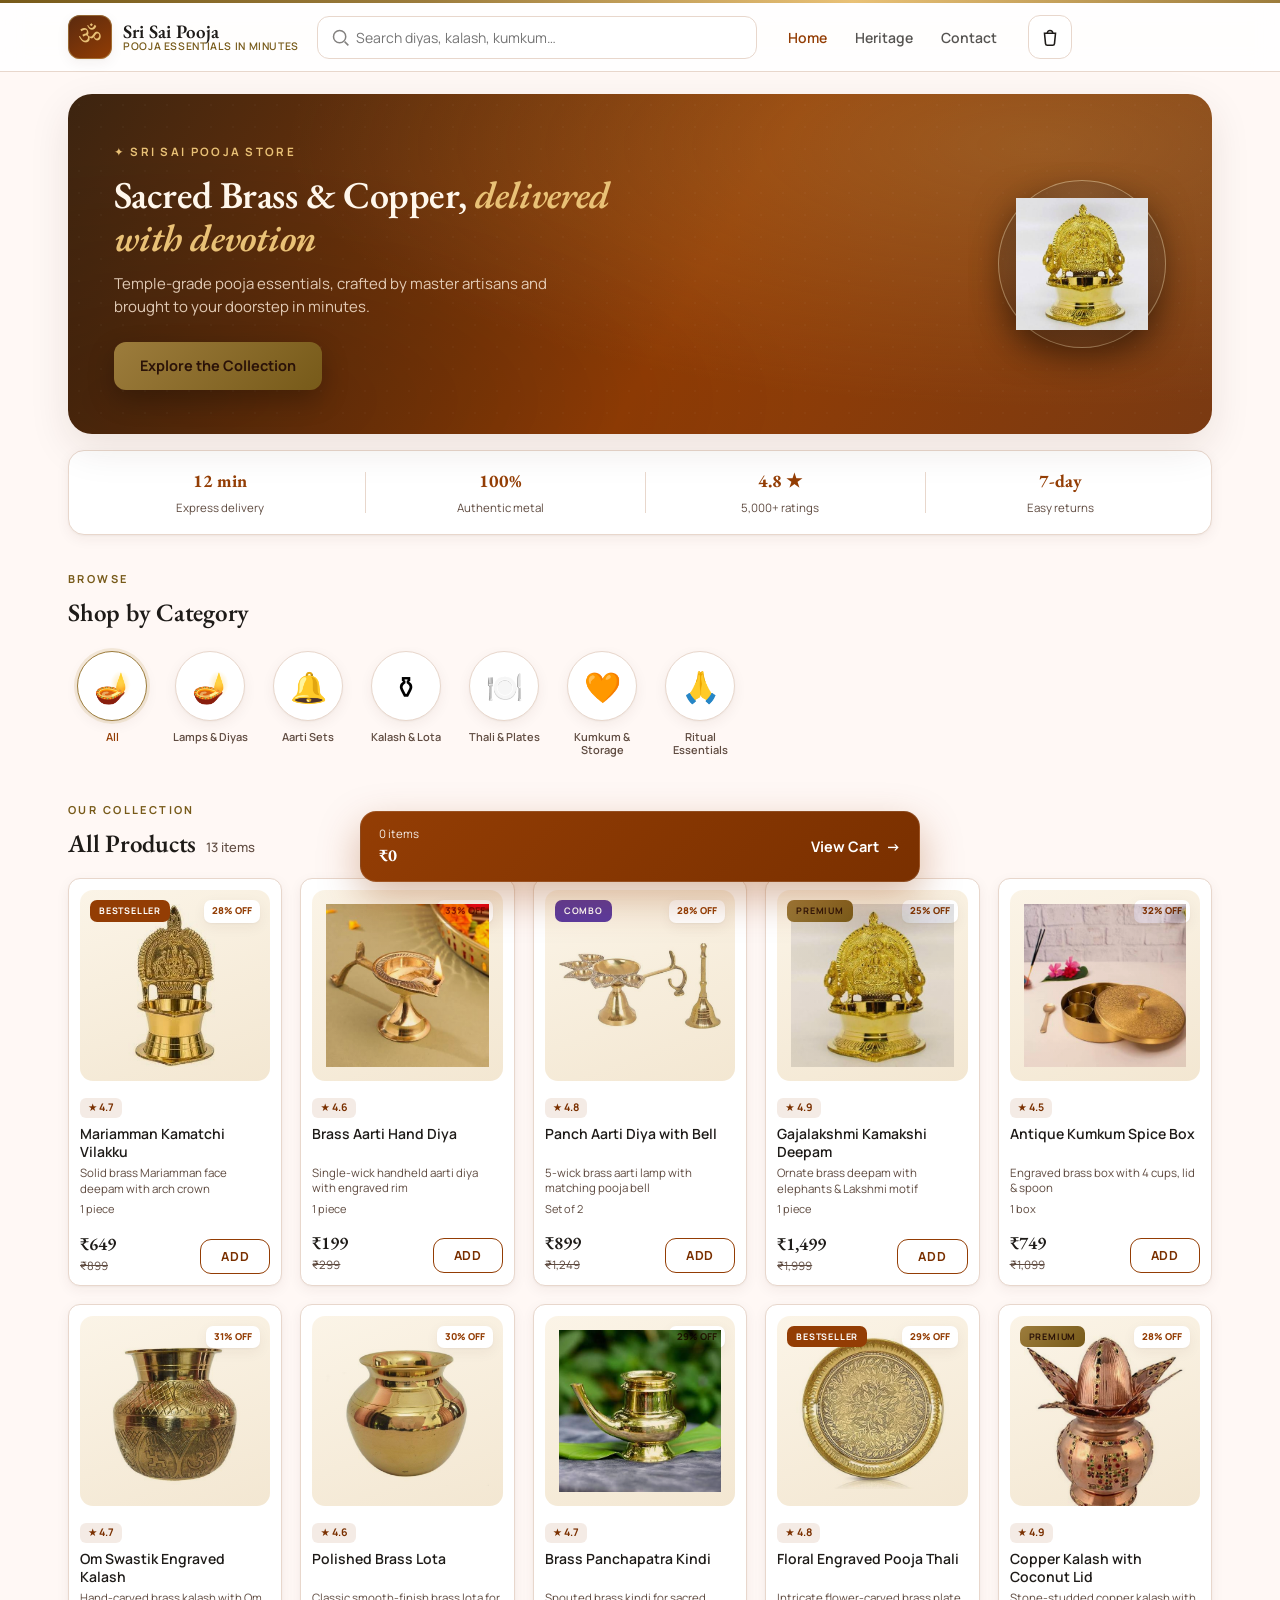
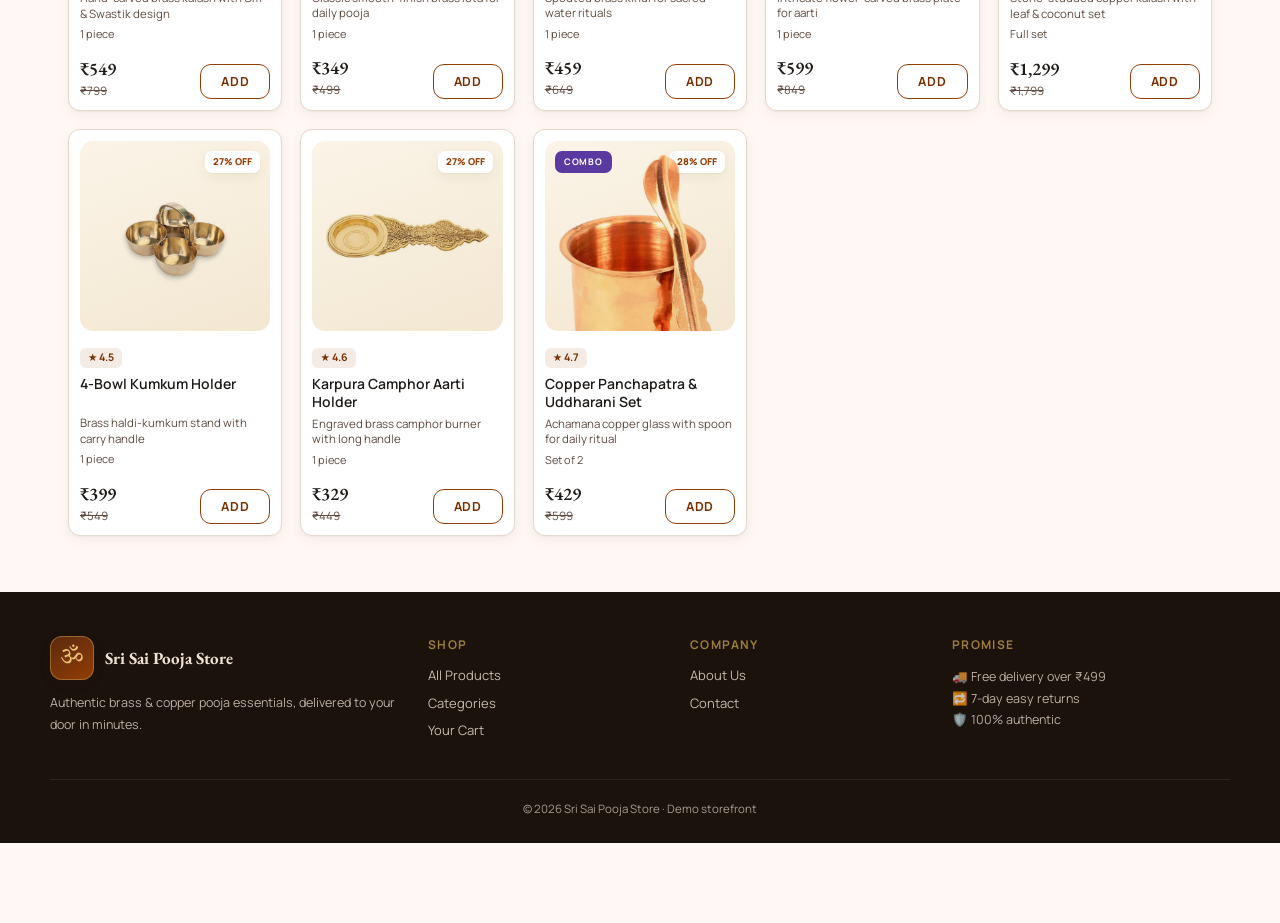
==== commit dceb4a8a: "Elevate to premium 'Heritage' design language Adopt the editorial luxury aesthetic from the referenc" ====
--- a/index.html
+++ b/index.html
@@ -7,8 +7,8 @@
   <meta name="description" content="Order authentic brass & copper pooja items delivered to your door in minutes." />
   <link rel="preconnect" href="https://fonts.googleapis.com" />
   <link rel="preconnect" href="https://fonts.gstatic.com" crossorigin />
-  <link href="https://fonts.googleapis.com/css2?family=Fraunces:ital,opsz,wght@0,9..144,400;0,9..144,500;0,9..144,600;0,9..144,700;1,9..144,400;1,9..144,500&family=Manrope:wght@400;500;600;700;800&family=Tiro+Devanagari+Sanskrit&display=swap" rel="stylesheet" />
-  <link rel="stylesheet" href="css/styles.css?v=4" />
+  <link href="https://fonts.googleapis.com/css2?family=EB+Garamond:ital,wght@0,400;0,500;0,600;0,700;1,400;1,500&family=Manrope:wght@300;400;500;600;700;800&family=Tiro+Devanagari+Sanskrit&display=swap" rel="stylesheet" />
+  <link rel="stylesheet" href="css/styles.css?v=5" />
 </head>
 <body>
   <div id="site-header"></div>
@@ -23,7 +23,7 @@
           <p>Temple-grade pooja essentials, crafted by master artisans and brought to your doorstep in minutes.</p>
           <a class="hero-cta" href="#categories">Explore the Collection</a>
         </div>
-        <div class="hero-medallion"><span>🪔</span></div>
+        <div class="hero-medallion"><img src="assets/products/gajalakshmi-deepam.jpg" alt="Brass Gajalakshmi Deepam" /></div>
       </div>
     </div>
   </section>
@@ -66,8 +66,8 @@
   <div id="site-footer"></div>
   <div id="cart-bar-slot"></div>
 
-  <script src="js/products.js?v=4"></script>
-  <script src="js/store.js?v=4"></script>
-  <script src="js/home.js?v=4"></script>
+  <script src="js/products.js?v=5"></script>
+  <script src="js/store.js?v=5"></script>
+  <script src="js/home.js?v=5"></script>
 </body>
 </html>
--- a/css/styles.css
+++ b/css/styles.css
@@ -1,36 +1,41 @@
 /* ===== Sri Sai Pooja Store · premium storefront ===== */
 :root {
-  --bg: #faf5ec;            /* warm ivory */
+  --bg: #fff8f5;            /* warm ivory */
   --surface: #ffffff;
-  --surface-2: #f5ecdc;
-  --ink: #211a12;           /* near-black espresso */
-  --muted: #8c7c67;
-  --line: #ece0cd;
-  --gold: #c2a05a;
-  --gold-deep: #9a7a39;
-  --gold-soft: #ecdcb4;
-  --maroon: #6b1322;
-  --maroon-2: #8a1f30;
-  --emerald: #1f6e4e;
-  --emerald-deep: #185a3f;
-  --shadow-sm: 0 1px 2px rgba(33,26,18,.04), 0 3px 10px rgba(33,26,18,.05);
-  --shadow: 0 10px 34px rgba(33,26,18,.09);
-  --shadow-lg: 0 24px 60px rgba(33,26,18,.16);
-  --radius: 18px;
-  --radius-sm: 13px;
-  --maxw: 1160px;
+  --surface-2: #f5ece7;
+  --surface-3: #fbf2ed;
+  --ink: #1e1b18;
+  --muted: #5f4b40;
+  --line: #e8d7cc;
+  --line-strong: #dcc1b5;
+  --gold: #9c7c3c;
+  --gold-deep: #775a19;     /* bronze */
+  --gold-soft: #e9c176;
+  --maroon: #933d04;        /* terracotta primary (var name kept) */
+  --maroon-2: #b3541e;
+  --emerald: #933d04;       /* unified terracotta (var name kept) */
+  --emerald-deep: #7a3000;
+  --shadow-sm: 0 1px 2px rgba(60,30,12,.04), 0 4px 14px rgba(60,30,12,.06);
+  --shadow: 0 14px 40px rgba(60,30,12,.10);
+  --shadow-lg: 0 28px 70px rgba(60,30,12,.16);
+  --radius: 12px;
+  --radius-sm: 8px;
+  --maxw: 1180px;
 }
 * { margin: 0; padding: 0; box-sizing: border-box; }
 html { -webkit-text-size-adjust: 100%; }
 body {
   font-family: "Manrope", system-ui, -apple-system, sans-serif;
-  background: var(--bg); color: var(--ink);
-  padding-bottom: 80px; -webkit-font-smoothing: antialiased; line-height: 1.5;
+  color: var(--ink); line-height: 1.5; -webkit-font-smoothing: antialiased;
+  padding-bottom: 80px;
+  background-color: #fff8f5;
+  background-image: radial-gradient(rgba(220,193,181,.5) 0.6px, transparent 0.6px);
+  background-size: 38px 38px; background-attachment: fixed;
 }
 img { display: block; max-width: 100%; }
 a { color: inherit; text-decoration: none; }
 button { font-family: inherit; cursor: pointer; border: none; background: none; }
-.serif { font-family: "Fraunces", "Tiro Devanagari Sanskrit", Georgia, serif; }
+.serif { font-family: "EB Garamond", "Tiro Devanagari Sanskrit", Georgia, serif; }
 .container { max-width: var(--maxw); margin: 0 auto; padding: 0 18px; }
 
 /* section heading */
@@ -53,13 +58,13 @@
 .brand { display: flex; align-items: center; gap: 11px; flex: 0 0 auto; }
 .brand-logo {
   width: 44px; height: 44px; display: grid; place-items: center;
-  background: linear-gradient(145deg, #7a1626, var(--maroon)); color: var(--gold-soft);
+  background: linear-gradient(145deg, #5a2a0f, var(--maroon)); color: var(--gold-soft);
   border-radius: 12px; font-size: 24px; font-family: "Tiro Devanagari Sanskrit", serif;
   box-shadow: inset 0 0 0 1px rgba(194,160,90,.5), var(--shadow-sm);
 }
 .brand-logo.big { width: 88px; height: 88px; font-size: 50px; border-radius: 22px; margin: 0 auto 18px; }
 .brand-text { display: flex; flex-direction: column; line-height: 1.05; }
-.brand-text b { font-family: "Fraunces", serif; color: var(--ink); font-size: 19px; font-weight: 600; letter-spacing: .01em; }
+.brand-text b { font-family: "EB Garamond", serif; color: var(--ink); font-size: 19px; font-weight: 600; letter-spacing: .01em; }
 .brand-text small { color: var(--gold-deep); font-size: 10.5px; font-weight: 600; letter-spacing: .06em; text-transform: uppercase; }
 
 .nav-search { flex: 1; position: relative; max-width: 440px; display: flex; align-items: center; }
@@ -92,7 +97,7 @@
   background:
     radial-gradient(120% 140% at 85% 15%, rgba(194,160,90,.30), transparent 55%),
     radial-gradient(90% 120% at 10% 90%, rgba(0,0,0,.18), transparent 60%),
-    linear-gradient(120deg, #5c0f1d, var(--maroon) 55%, #7d1a2a);
+    linear-gradient(120deg, #3c2410, var(--maroon) 55%, #7a3a12);
   border-radius: 24px; padding: 44px 46px; box-shadow: var(--shadow);
 }
 .hero-card::after {
@@ -129,7 +134,7 @@
 }
 .trust-strip div { text-align: center; position: relative; }
 .trust-strip div + div::before { content: ""; position: absolute; left: 0; top: 10%; height: 80%; width: 1px; background: var(--line); }
-.trust-strip b { display: block; font-family: "Fraunces", serif; font-size: 18px; color: var(--maroon); }
+.trust-strip b { display: block; font-family: "EB Garamond", serif; font-size: 18px; color: var(--maroon); }
 .trust-strip span { font-size: 11.5px; color: var(--muted); }
 
 /* ===== Categories ===== */
@@ -177,7 +182,7 @@
   font-size: 9.5px; font-weight: 800; padding: 4px 8px; border-radius: 7px; box-shadow: var(--shadow-sm);
 }
 .card-rating {
-  display: inline-flex; align-items: center; gap: 3px; background: rgba(31,110,78,.1); color: var(--emerald-deep);
+  display: inline-flex; align-items: center; gap: 3px; background: rgba(147,61,4,.1); color: var(--emerald-deep);
   font-size: 10.5px; font-weight: 700; padding: 2px 8px; border-radius: 6px; width: fit-content; margin-bottom: 7px;
 }
 .card-name { font-size: 14px; font-weight: 600; line-height: 1.3; min-height: 36px; color: var(--ink); }
@@ -185,7 +190,7 @@
 .card-unit { font-size: 11px; color: var(--muted); margin-top: 5px; display: block; }
 .card-foot { display: flex; align-items: flex-end; justify-content: space-between; margin-top: 12px; gap: 8px; }
 .price-block { display: flex; flex-direction: column; }
-.price-now { font-family: "Fraunces", serif; font-size: 18px; font-weight: 600; color: var(--ink); }
+.price-now { font-family: "EB Garamond", serif; font-size: 18px; font-weight: 600; color: var(--ink); }
 .price-mrp { font-size: 11.5px; color: var(--muted); text-decoration: line-through; }
 
 /* Add button + stepper */
@@ -196,22 +201,22 @@
 }
 .add-btn:hover { background: var(--emerald); color: #fff; }
 .add-btn:active { transform: scale(.94); }
-.stepper { display: inline-flex; align-items: center; background: var(--emerald); border-radius: 11px; overflow: hidden; box-shadow: 0 4px 12px rgba(31,110,78,.28); }
+.stepper { display: inline-flex; align-items: center; background: var(--emerald); border-radius: 11px; overflow: hidden; box-shadow: 0 4px 12px rgba(147,61,4,.28); }
 .stepper button { color: #fff; font-size: 18px; font-weight: 700; width: 32px; height: 35px; display: grid; place-items: center; transition: background .12s; }
 .stepper button:active { background: var(--emerald-deep); }
 .stepper .qty { color: #fff; font-size: 13.5px; font-weight: 700; min-width: 22px; text-align: center; }
 
 /* ===== Generic page / buttons ===== */
 .page { padding-top: 8px; }
-.page-title { font-family: "Fraunces", serif; font-size: 30px; font-weight: 600; margin-top: 24px; letter-spacing: -.01em; }
+.page-title { font-family: "EB Garamond", serif; font-size: 30px; font-weight: 600; margin-top: 24px; letter-spacing: -.01em; }
 .page-sub { color: var(--muted); font-size: 14.5px; margin-top: 4px; margin-bottom: 22px; }
 .btn-primary {
   display: inline-flex; align-items: center; justify-content: center; gap: 7px;
   background: linear-gradient(135deg, var(--maroon-2), var(--maroon)); color: #fdeede; font-weight: 700; font-size: 15px;
-  padding: 14px 26px; border-radius: 13px; box-shadow: 0 12px 26px rgba(107,19,34,.28);
+  padding: 14px 26px; border-radius: 13px; box-shadow: 0 12px 26px rgba(147,61,4,.28);
   border: 1px solid rgba(194,160,90,.35); transition: .18s;
 }
-.btn-primary:hover { transform: translateY(-2px); box-shadow: 0 16px 32px rgba(107,19,34,.34); }
+.btn-primary:hover { transform: translateY(-2px); box-shadow: 0 16px 32px rgba(147,61,4,.34); }
 .btn-primary:active { transform: translateY(0); }
 .btn-primary.block { display: flex; width: 100%; }
 .link-back { display: inline-block; margin-top: 16px; color: var(--gold-deep); font-weight: 700; font-size: 13.5px; }
@@ -225,20 +230,20 @@
   display: grid; place-items: center; box-shadow: var(--shadow); border: 1px solid var(--line);
 }
 .detail-media img { max-height: 400px; object-fit: contain; mix-blend-mode: multiply; }
-.detail-info h1 { font-family: "Fraunces", serif; font-size: 30px; font-weight: 600; margin: 10px 0 8px; line-height: 1.2; letter-spacing: -.01em; }
+.detail-info h1 { font-family: "EB Garamond", serif; font-size: 30px; font-weight: 600; margin: 10px 0 8px; line-height: 1.2; letter-spacing: -.01em; }
 .detail-desc { color: var(--muted); font-size: 14.5px; line-height: 1.6; }
 .detail-unit { font-size: 13.5px; margin-top: 12px; color: var(--ink); }
 .detail-price { display: flex; align-items: baseline; gap: 12px; margin-top: 18px; }
 .detail-price .price-now { font-size: 32px; }
 .detail-price .price-mrp { font-size: 16px; }
-.detail-off { background: rgba(31,110,78,.12); color: var(--emerald-deep); font-size: 12px; font-weight: 800; padding: 4px 10px; border-radius: 8px; }
+.detail-off { background: rgba(147,61,4,.12); color: var(--emerald-deep); font-size: 12px; font-weight: 800; padding: 4px 10px; border-radius: 8px; }
 .detail-save { color: var(--emerald-deep); font-size: 13px; font-weight: 700; margin-top: 8px; }
 .detail-actions { display: flex; align-items: center; gap: 16px; margin-top: 24px; }
 .detail-actions .stepper { transform: scale(1.18); transform-origin: left; }
 .detail-perks { list-style: none; display: flex; flex-wrap: wrap; gap: 16px; margin-top: 26px; padding-top: 20px; border-top: 1px solid var(--line); }
 .detail-perks li { font-size: 13px; color: var(--ink); font-weight: 500; }
 .related { margin: 50px 0 10px; }
-.related h3 { font-family: "Fraunces", serif; font-size: 21px; font-weight: 600; margin-bottom: 16px; }
+.related h3 { font-family: "EB Garamond", serif; font-size: 21px; font-weight: 600; margin-bottom: 16px; }
 
 /* ===== Cart page ===== */
 .cart-layout { display: grid; grid-template-columns: 1fr 350px; gap: 26px; align-items: start; margin-top: 10px; }
@@ -261,21 +266,21 @@
 .cart-item-info .ci-price { font-size: 14px; font-weight: 700; margin-top: 5px; }
 .cart-item-info .ci-mrp { font-size: 11.5px; color: var(--muted); text-decoration: line-through; font-weight: 400; }
 .cart-item-right { display: flex; flex-direction: column; align-items: flex-end; gap: 9px; }
-.cart-item-right .ci-line { font-family: "Fraunces", serif; font-size: 15px; font-weight: 600; }
+.cart-item-right .ci-line { font-family: "EB Garamond", serif; font-size: 15px; font-weight: 600; }
 
 .bill { background: var(--surface); border: 1px solid var(--line); border-radius: 16px; padding: 18px 20px; box-shadow: var(--shadow-sm); }
-.bill h4 { font-family: "Fraunces", serif; font-size: 16px; font-weight: 600; margin-bottom: 14px; }
+.bill h4 { font-family: "EB Garamond", serif; font-size: 16px; font-weight: 600; margin-bottom: 14px; }
 .bill-row { display: flex; justify-content: space-between; font-size: 13.5px; color: var(--muted); margin-bottom: 10px; }
 .bill-row.discount { color: var(--emerald-deep); }
 .bill-row.total { color: var(--ink); font-weight: 700; font-size: 16px; border-top: 1px dashed var(--line); padding-top: 12px; margin-top: 4px; }
-.bill-row.total span:last-child { font-family: "Fraunces", serif; }
+.bill-row.total span:last-child { font-family: "EB Garamond", serif; }
 .cart-side { position: sticky; top: 88px; }
 .cart-side .btn-primary.block { margin-top: 16px; }
 
 /* ===== Checkout ===== */
 .checkout-layout { display: grid; grid-template-columns: 1fr 360px; gap: 26px; align-items: start; margin-top: 10px; }
 .checkout-card, .checkout-summary { background: var(--surface); border: 1px solid var(--line); border-radius: 18px; padding: 24px; box-shadow: var(--shadow-sm); }
-.checkout-card h3, .checkout-summary h3 { font-family: "Fraunces", serif; font-size: 17px; font-weight: 600; margin-bottom: 18px; }
+.checkout-card h3, .checkout-summary h3 { font-family: "EB Garamond", serif; font-size: 17px; font-weight: 600; margin-bottom: 18px; }
 .checkout-card label, .contact-form label { display: flex; flex-direction: column; gap: 6px; font-size: 12px; font-weight: 700; color: var(--muted); margin-bottom: 14px; letter-spacing: .02em; }
 .checkout-card input, .checkout-card textarea, .contact-form input, .contact-form textarea {
   font-family: inherit; font-size: 14.5px; color: var(--ink); padding: 12px 14px;
@@ -297,13 +302,13 @@
 /* success */
 .success-card { max-width: 500px; margin: 36px auto; background: var(--surface); border: 1px solid var(--line); border-radius: 24px; padding: 38px 30px; text-align: center; box-shadow: var(--shadow-lg); animation: pop .35s cubic-bezier(.34,1.56,.64,1); }
 @keyframes pop { from { transform: scale(.92); opacity: 0; } to { transform: scale(1); opacity: 1; } }
-.success-check { width: 82px; height: 82px; margin: 0 auto 18px; background: linear-gradient(145deg, var(--emerald), var(--emerald-deep)); color: #fff; border-radius: 50%; display: grid; place-items: center; font-size: 42px; font-weight: 700; box-shadow: 0 12px 30px rgba(31,110,78,.4); animation: pop .45s cubic-bezier(.34,1.56,.64,1); }
-.success-card h2 { font-family: "Fraunces", serif; font-size: 26px; font-weight: 600; }
+.success-check { width: 82px; height: 82px; margin: 0 auto 18px; background: linear-gradient(145deg, var(--emerald), var(--emerald-deep)); color: #fff; border-radius: 50%; display: grid; place-items: center; font-size: 42px; font-weight: 700; box-shadow: 0 12px 30px rgba(147,61,4,.4); animation: pop .45s cubic-bezier(.34,1.56,.64,1); }
+.success-card h2 { font-family: "EB Garamond", serif; font-size: 26px; font-weight: 600; }
 .success-card p { color: var(--muted); font-size: 14.5px; margin-top: 8px; }
 .success-meta { display: grid; grid-template-columns: 1fr 1fr; gap: 13px; margin: 24px 0 14px; }
 .success-meta div { background: var(--surface-2); border-radius: 13px; padding: 14px; }
 .success-meta span { font-size: 11px; color: var(--muted); display: block; }
-.success-meta b { font-family: "Fraunces", serif; font-size: 16px; }
+.success-meta b { font-family: "EB Garamond", serif; font-size: 16px; }
 .success-pay { font-size: 13.5px; margin-bottom: 20px; }
 .success-pay b { color: var(--ink); }
 
@@ -311,25 +316,25 @@
 .empty-state { text-align: center; padding: 56px 20px; color: var(--muted); }
 .empty-state.big { padding: 76px 20px; }
 .empty-emoji { font-size: 56px; margin-bottom: 16px; }
-.empty-state h3 { font-family: "Fraunces", serif; color: var(--ink); font-size: 21px; margin-bottom: 6px; }
+.empty-state h3 { font-family: "EB Garamond", serif; color: var(--ink); font-size: 21px; margin-bottom: 6px; }
 .empty-state .btn-primary { margin-top: 20px; }
 
 /* ===== About ===== */
 .about-hero { text-align: center; padding: 40px 0 12px; }
-.about-hero h1 { font-family: "Fraunces", serif; font-size: 38px; font-weight: 600; letter-spacing: -.015em; }
+.about-hero h1 { font-family: "EB Garamond", serif; font-size: 38px; font-weight: 600; letter-spacing: -.015em; }
 .about-hero p { color: var(--muted); font-size: 15.5px; max-width: 580px; margin: 14px auto 0; line-height: 1.7; }
 .about-grid { display: grid; grid-template-columns: repeat(auto-fit, minmax(240px, 1fr)); gap: 18px; margin: 38px 0; }
 .about-card { background: var(--surface); border: 1px solid var(--line); border-radius: 18px; padding: 24px; box-shadow: var(--shadow-sm); transition: .2s; }
 .about-card:hover { transform: translateY(-4px); border-color: var(--gold-soft); box-shadow: var(--shadow); }
 .about-card span { font-size: 30px; }
-.about-card h3 { font-family: "Fraunces", serif; font-size: 17px; font-weight: 600; margin: 12px 0 6px; }
+.about-card h3 { font-family: "EB Garamond", serif; font-size: 17px; font-weight: 600; margin: 12px 0 6px; }
 .about-card p { font-size: 13.5px; color: var(--muted); line-height: 1.6; }
 .about-stats {
   display: grid; grid-template-columns: repeat(auto-fit, minmax(150px, 1fr)); gap: 18px; padding: 32px; text-align: center;
   border-radius: 24px; color: #fff7ec;
-  background: radial-gradient(120% 140% at 80% 10%, rgba(194,160,90,.3), transparent 55%), linear-gradient(120deg, #5c0f1d, var(--maroon));
-}
-.about-stats div b { display: block; font-family: "Fraunces", serif; font-size: 30px; font-weight: 600; }
+  background: radial-gradient(120% 140% at 80% 10%, rgba(194,160,90,.3), transparent 55%), linear-gradient(120deg, #3c2410, var(--maroon));
+}
+.about-stats div b { display: block; font-family: "EB Garamond", serif; font-size: 30px; font-weight: 600; }
 .about-stats div span { color: var(--gold-soft); font-size: 12.5px; }
 .about-cta { text-align: center; margin: 40px 0; }
 
@@ -342,7 +347,7 @@
 .contact-item b { font-size: 14px; }
 .contact-item p { font-size: 13px; color: var(--muted); margin-top: 2px; }
 .contact-form { background: var(--surface); border: 1px solid var(--line); border-radius: 18px; padding: 24px; box-shadow: var(--shadow-sm); }
-.contact-form h3 { font-family: "Fraunces", serif; font-size: 17px; font-weight: 600; margin-bottom: 16px; }
+.contact-form h3 { font-family: "EB Garamond", serif; font-size: 17px; font-weight: 600; margin-bottom: 16px; }
 .contact-done { color: var(--emerald-deep); font-size: 13.5px; font-weight: 700; margin-top: 14px; text-align: center; }
 
 /* ===== Sticky cart bar ===== */
@@ -350,12 +355,12 @@
   position: fixed; left: 50%; transform: translateX(-50%); bottom: 18px; z-index: 45;
   width: min(92%, 560px); background: linear-gradient(135deg, var(--emerald), var(--emerald-deep)); border-radius: 16px;
   display: flex; align-items: center; justify-content: space-between; padding: 13px 18px;
-  box-shadow: 0 16px 40px rgba(31,110,78,.35); animation: slideUp .3s ease; border: 1px solid rgba(255,255,255,.12);
+  box-shadow: 0 16px 40px rgba(147,61,4,.35); animation: slideUp .3s ease; border: 1px solid rgba(255,255,255,.12);
 }
 @keyframes slideUp { from { transform: translate(-50%, 30px); opacity: 0; } to { transform: translate(-50%, 0); opacity: 1; } }
 .cart-bar-info { display: flex; flex-direction: column; color: #fff; }
 .cart-bar-info span { font-size: 11.5px; opacity: .9; }
-.cart-bar-info strong { font-family: "Fraunces", serif; font-size: 17px; }
+.cart-bar-info strong { font-family: "EB Garamond", serif; font-size: 17px; }
 .cart-bar-btn { display: flex; align-items: center; gap: 7px; color: #fff; font-weight: 700; font-size: 14.5px; }
 .arrow { transition: transform .2s; }
 .cart-bar:hover .arrow { transform: translateX(4px); }
@@ -364,7 +369,7 @@
 .site-footer { background: #1c120c; color: #efe2d2; margin-top: 56px; padding: 44px 18px 26px; }
 .footer-grid { max-width: var(--maxw); margin: 0 auto; display: grid; grid-template-columns: 1.5fr 1fr 1fr 1.2fr; gap: 30px; }
 .footer-brand { display: flex; align-items: center; gap: 11px; margin-bottom: 12px; }
-.footer-brand b { font-family: "Fraunces", serif; font-size: 17px; }
+.footer-brand b { font-family: "EB Garamond", serif; font-size: 17px; }
 .footer-grid > div > p { font-size: 12.5px; line-height: 1.7; opacity: .75; }
 .footer-grid h5 { font-size: 12px; letter-spacing: .12em; text-transform: uppercase; color: var(--gold); margin-bottom: 12px; }
 .footer-grid a { display: block; font-size: 13px; opacity: .8; margin-bottom: 8px; transition: .15s; }
@@ -431,3 +436,74 @@
   .product-grid { gap: 10px; }
   .card { padding: 9px; }
 }
+
+/* ===== Nav inline icons (line style) ===== */
+.nav-ico { width: 21px; height: 21px; stroke: currentColor; fill: none; stroke-width: 1.7; }
+.nav-search .nav-ico { position: absolute; left: 13px; opacity: .55; pointer-events: none; }
+.nav-cart .nav-ico { width: 22px; height: 22px; color: var(--ink); }
+
+/* ===== Heritage (editorial About) ===== */
+.heritage-hero { text-align: center; padding: 70px 18px 46px; max-width: 880px; margin: 0 auto; }
+.heritage-hero .kicker { letter-spacing: .3em; }
+.heritage-hero h1 { font-family: "EB Garamond", serif; font-weight: 500; font-size: 56px; line-height: 1.08; letter-spacing: -.02em; color: var(--ink); margin-top: 8px; }
+.heritage-hero h1 em { font-style: italic; color: var(--maroon); }
+.heritage-hero .lede { color: var(--muted); font-size: 18px; line-height: 1.7; max-width: 640px; margin: 22px auto 0; }
+.gold-rule { width: 70px; height: 1px; background: var(--gold-deep); margin: 24px auto 0; position: relative; }
+.gold-rule::after { content: ""; position: absolute; left: 50%; top: 50%; width: 7px; height: 7px; background: var(--gold-deep); transform: translate(-50%,-50%) rotate(45deg); }
+
+.gold-frame { padding: 8px; border: 1px solid var(--gold-deep); background: var(--surface); box-shadow: var(--shadow-sm); }
+.gold-frame img { width: 100%; height: 100%; object-fit: cover; display: block; }
+
+.heritage-split { display: grid; grid-template-columns: 1fr 1fr; gap: 56px; align-items: center; padding: 60px 18px; }
+.heritage-split.reverse .hs-copy { order: 2; }
+.hs-copy h2 { font-family: "EB Garamond", serif; font-weight: 500; font-size: 34px; color: var(--maroon); letter-spacing: -.01em; }
+.hs-copy p { color: var(--muted); font-size: 16.5px; line-height: 1.8; margin-top: 18px; }
+.heritage-split .gold-frame { aspect-ratio: 4/5; }
+.heritage-split .gold-frame img { background: linear-gradient(160deg,#fbf4e7,#f1e3cd); object-fit: contain; padding: 8%; mix-blend-mode: multiply; }
+
+.heritage-quote { background: var(--surface-2); border-top: 1px solid var(--line); border-bottom: 1px solid var(--line); padding: 80px 18px; text-align: center; margin: 20px 0; }
+.heritage-quote .quote-mark { font-size: 80px; line-height: .5; color: var(--gold-deep); height: 40px; }
+.heritage-quote blockquote { font-family: "EB Garamond", serif; font-style: italic; font-weight: 500; font-size: 30px; line-height: 1.5; color: var(--gold-deep); max-width: 820px; margin: 0 auto; letter-spacing: -.01em; }
+.heritage-quote cite { display: block; margin-top: 26px; font-style: normal; font-size: 12px; letter-spacing: .2em; text-transform: uppercase; color: var(--muted); }
+
+.section-head.center { text-align: center; }
+.section-head.center .gold-rule { margin-top: 16px; }
+
+.craft-grid { display: grid; grid-template-columns: repeat(3, 1fr); gap: 30px; margin: 8px 0 20px; }
+.craft-item { text-align: center; }
+.craft-item .gold-frame { aspect-ratio: 3/4; overflow: hidden; }
+.craft-item .gold-frame img { background: linear-gradient(160deg,#fbf4e7,#f1e3cd); object-fit: contain; padding: 14%; mix-blend-mode: multiply; transition: transform .7s ease; }
+.craft-item:hover .gold-frame img { transform: scale(1.06); }
+.craft-item h3 { font-family: "EB Garamond", serif; font-weight: 600; font-size: 21px; margin-top: 18px; }
+.craft-item span { font-size: 12px; letter-spacing: .15em; text-transform: uppercase; color: var(--gold-deep); }
+
+/* timeline */
+.heritage-timeline { background: var(--surface-3); border-top: 1px solid var(--line); border-bottom: 1px solid var(--line); padding: 70px 18px; }
+.htl-inner { max-width: var(--maxw); margin: 0 auto; }
+.htl-line { position: relative; }
+.htl-line::before { content: ""; position: absolute; left: 50%; transform: translateX(-50%); top: 0; bottom: 0; width: 1px; background: var(--line-strong); }
+.htl-row { position: relative; display: grid; grid-template-columns: 1fr 1fr; gap: 50px; align-items: center; margin-bottom: 64px; }
+.htl-row:last-child { margin-bottom: 0; }
+.htl-row .htl-text .yr { font-family: "EB Garamond", serif; font-size: 46px; font-weight: 500; color: var(--gold-soft); }
+.htl-row .htl-text h4 { font-family: "EB Garamond", serif; font-size: 23px; color: var(--maroon); margin-top: 2px; }
+.htl-row .htl-text p { color: var(--muted); font-size: 15px; line-height: 1.7; margin-top: 10px; }
+.htl-row.left .htl-text { text-align: right; }
+.htl-row.right .htl-text { order: 2; text-align: left; }
+.htl-row .gold-frame { aspect-ratio: 16/10; }
+.htl-row .gold-frame img { background: linear-gradient(160deg,#fbf4e7,#f1e3cd); object-fit: contain; padding: 7%; mix-blend-mode: multiply; }
+.htl-dot { position: absolute; left: 50%; top: 50%; transform: translate(-50%,-50%); width: 13px; height: 13px; background: var(--maroon); border: 3px solid var(--bg); border-radius: 50%; z-index: 2; }
+
+@media (max-width: 860px) {
+  .heritage-hero h1 { font-size: 38px; }
+  .heritage-split { grid-template-columns: 1fr; gap: 28px; padding: 40px 18px; }
+  .heritage-split.reverse .hs-copy { order: 0; }
+  .heritage-quote blockquote { font-size: 23px; }
+  .craft-grid { grid-template-columns: 1fr; gap: 22px; max-width: 360px; margin: 0 auto; }
+  .htl-line::before { left: 9px; }
+  .htl-row { grid-template-columns: 1fr; gap: 14px; padding-left: 34px; margin-bottom: 40px; }
+  .htl-row.left .htl-text, .htl-row.right .htl-text { text-align: left; order: 0; }
+  .htl-dot { left: 9px; top: 14px; transform: translate(-50%,0); }
+}
+
+/* hero medallion product image */
+.hero-medallion img { width: 80%; height: 80%; object-fit: contain; filter: drop-shadow(0 12px 22px rgba(0,0,0,.45)); animation: float 3.4s ease-in-out infinite; }
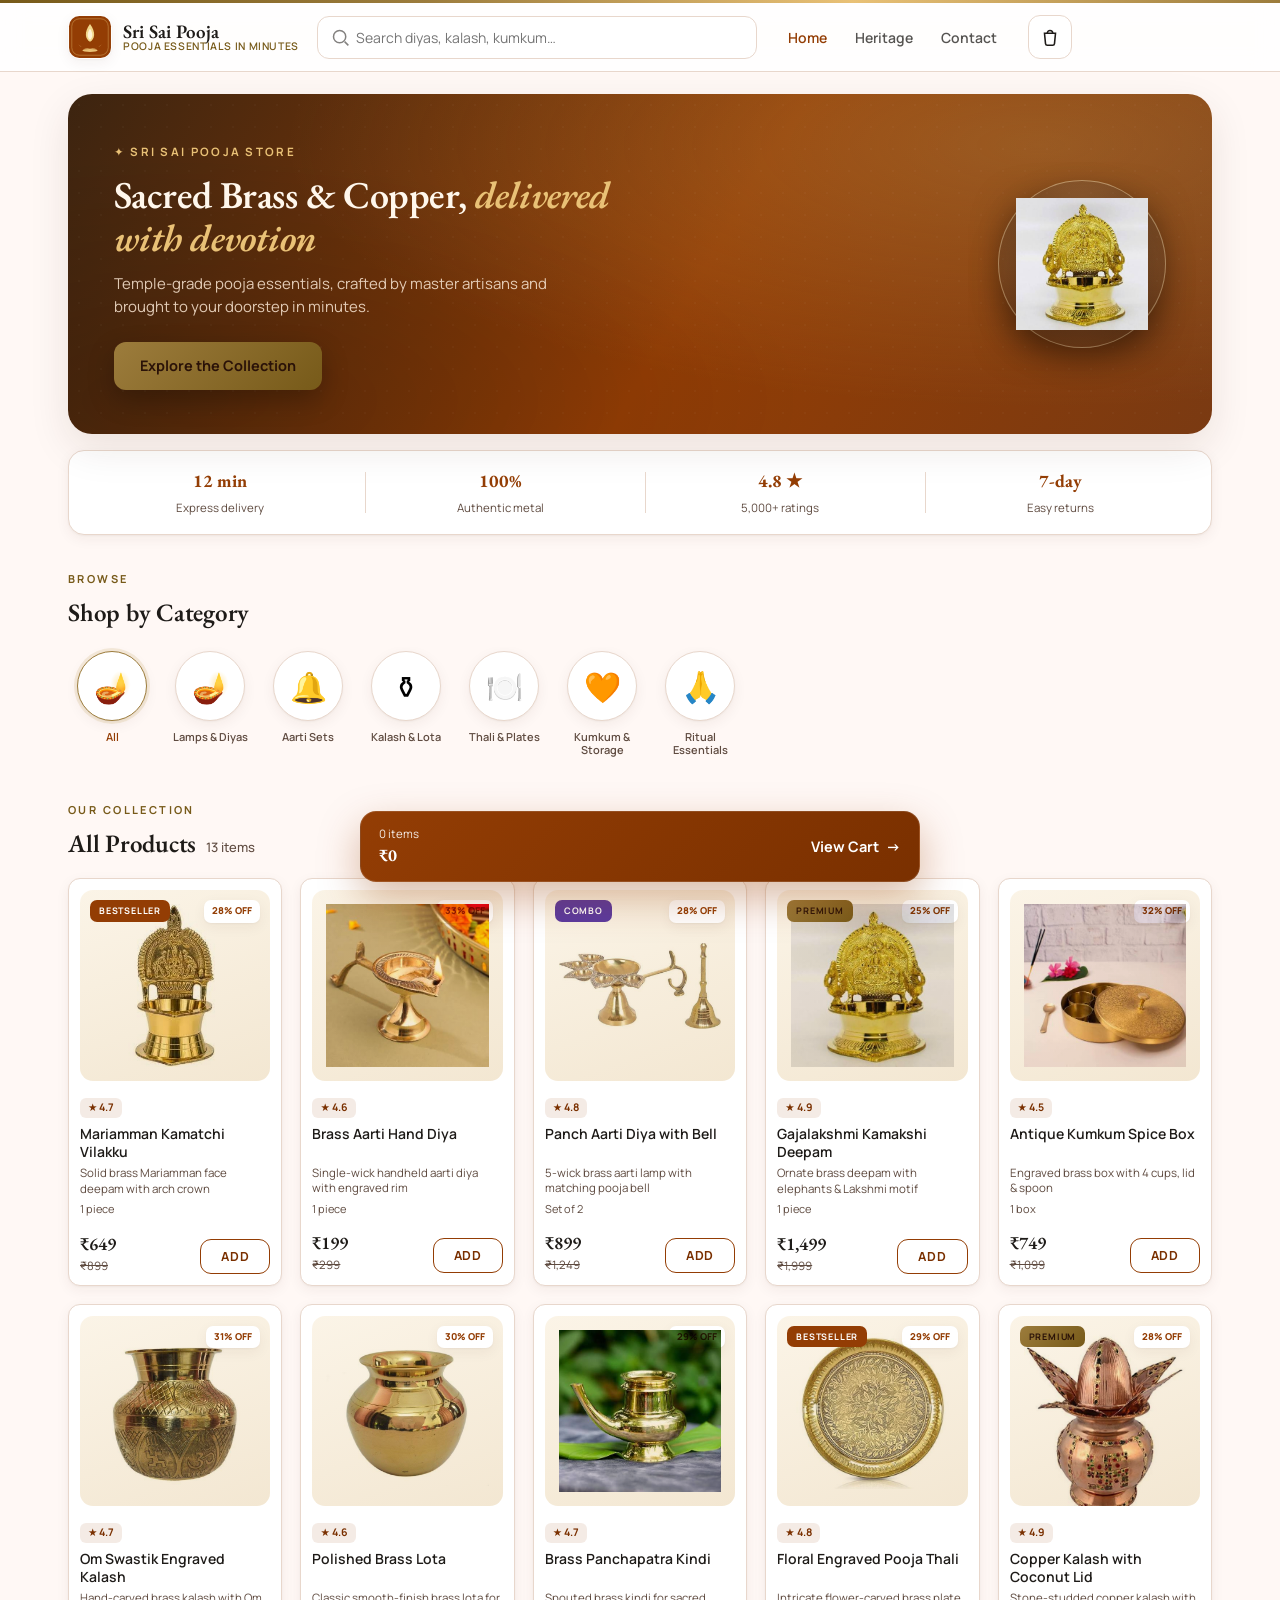
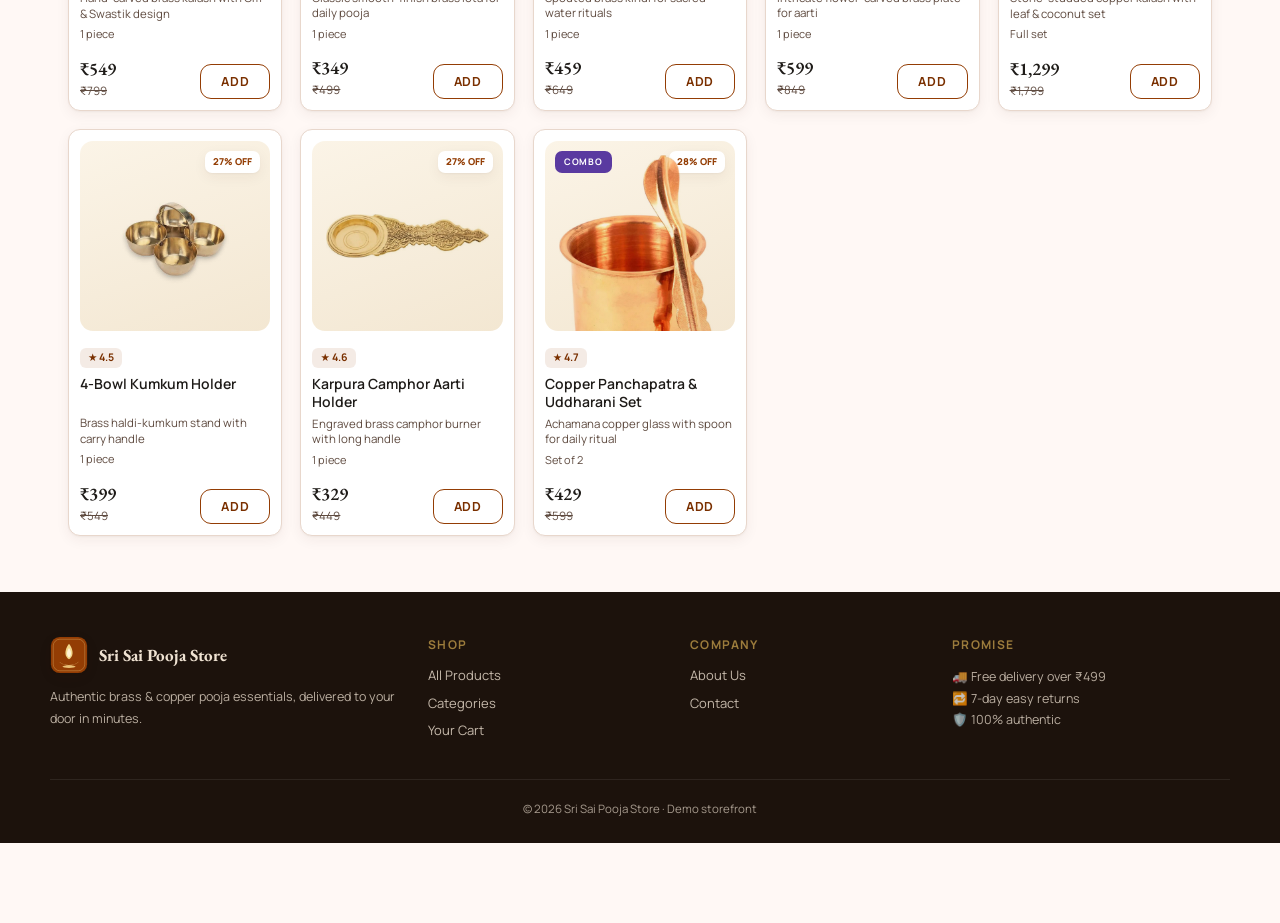
==== commit 2b99362c: "Add brand logo emblem (lit diya) for Sri Sai Pooja Store - New SVG emblem: gold brass diya with flam" ====
--- a/index.html
+++ b/index.html
@@ -8,7 +8,8 @@
   <link rel="preconnect" href="https://fonts.googleapis.com" />
   <link rel="preconnect" href="https://fonts.gstatic.com" crossorigin />
   <link href="https://fonts.googleapis.com/css2?family=EB+Garamond:ital,wght@0,400;0,500;0,600;0,700;1,400;1,500&family=Manrope:wght@300;400;500;600;700;800&family=Tiro+Devanagari+Sanskrit&display=swap" rel="stylesheet" />
-  <link rel="stylesheet" href="css/styles.css?v=5" />
+  <link rel="icon" href="assets/logo.svg?v=6" type="image/svg+xml" />
+  <link rel="stylesheet" href="css/styles.css?v=6" />
 </head>
 <body>
   <div id="site-header"></div>
@@ -66,8 +67,8 @@
   <div id="site-footer"></div>
   <div id="cart-bar-slot"></div>
 
-  <script src="js/products.js?v=5"></script>
-  <script src="js/store.js?v=5"></script>
-  <script src="js/home.js?v=5"></script>
+  <script src="js/products.js?v=6"></script>
+  <script src="js/store.js?v=6"></script>
+  <script src="js/home.js?v=6"></script>
 </body>
 </html>
--- a/css/styles.css
+++ b/css/styles.css
@@ -57,12 +57,12 @@
 .nav-inner { max-width: var(--maxw); margin: 0 auto; padding: 12px 18px; display: flex; align-items: center; gap: 18px; }
 .brand { display: flex; align-items: center; gap: 11px; flex: 0 0 auto; }
 .brand-logo {
-  width: 44px; height: 44px; display: grid; place-items: center;
-  background: linear-gradient(145deg, #5a2a0f, var(--maroon)); color: var(--gold-soft);
-  border-radius: 12px; font-size: 24px; font-family: "Tiro Devanagari Sanskrit", serif;
-  box-shadow: inset 0 0 0 1px rgba(194,160,90,.5), var(--shadow-sm);
-}
-.brand-logo.big { width: 88px; height: 88px; font-size: 50px; border-radius: 22px; margin: 0 auto 18px; }
+  width: 44px; height: 44px; flex: 0 0 auto; border-radius: 12px;
+  overflow: hidden; box-shadow: var(--shadow-sm); display: block;
+}
+.brand-logo svg { width: 100%; height: 100%; display: block; }
+.brand-logo.big { width: 88px; height: 88px; border-radius: 20px; margin: 0 auto 18px; }
+.footer-brand .brand-logo { width: 38px; height: 38px; border-radius: 10px; }
 .brand-text { display: flex; flex-direction: column; line-height: 1.05; }
 .brand-text b { font-family: "EB Garamond", serif; color: var(--ink); font-size: 19px; font-weight: 600; letter-spacing: .01em; }
 .brand-text small { color: var(--gold-deep); font-size: 10.5px; font-weight: 600; letter-spacing: .06em; text-transform: uppercase; }
